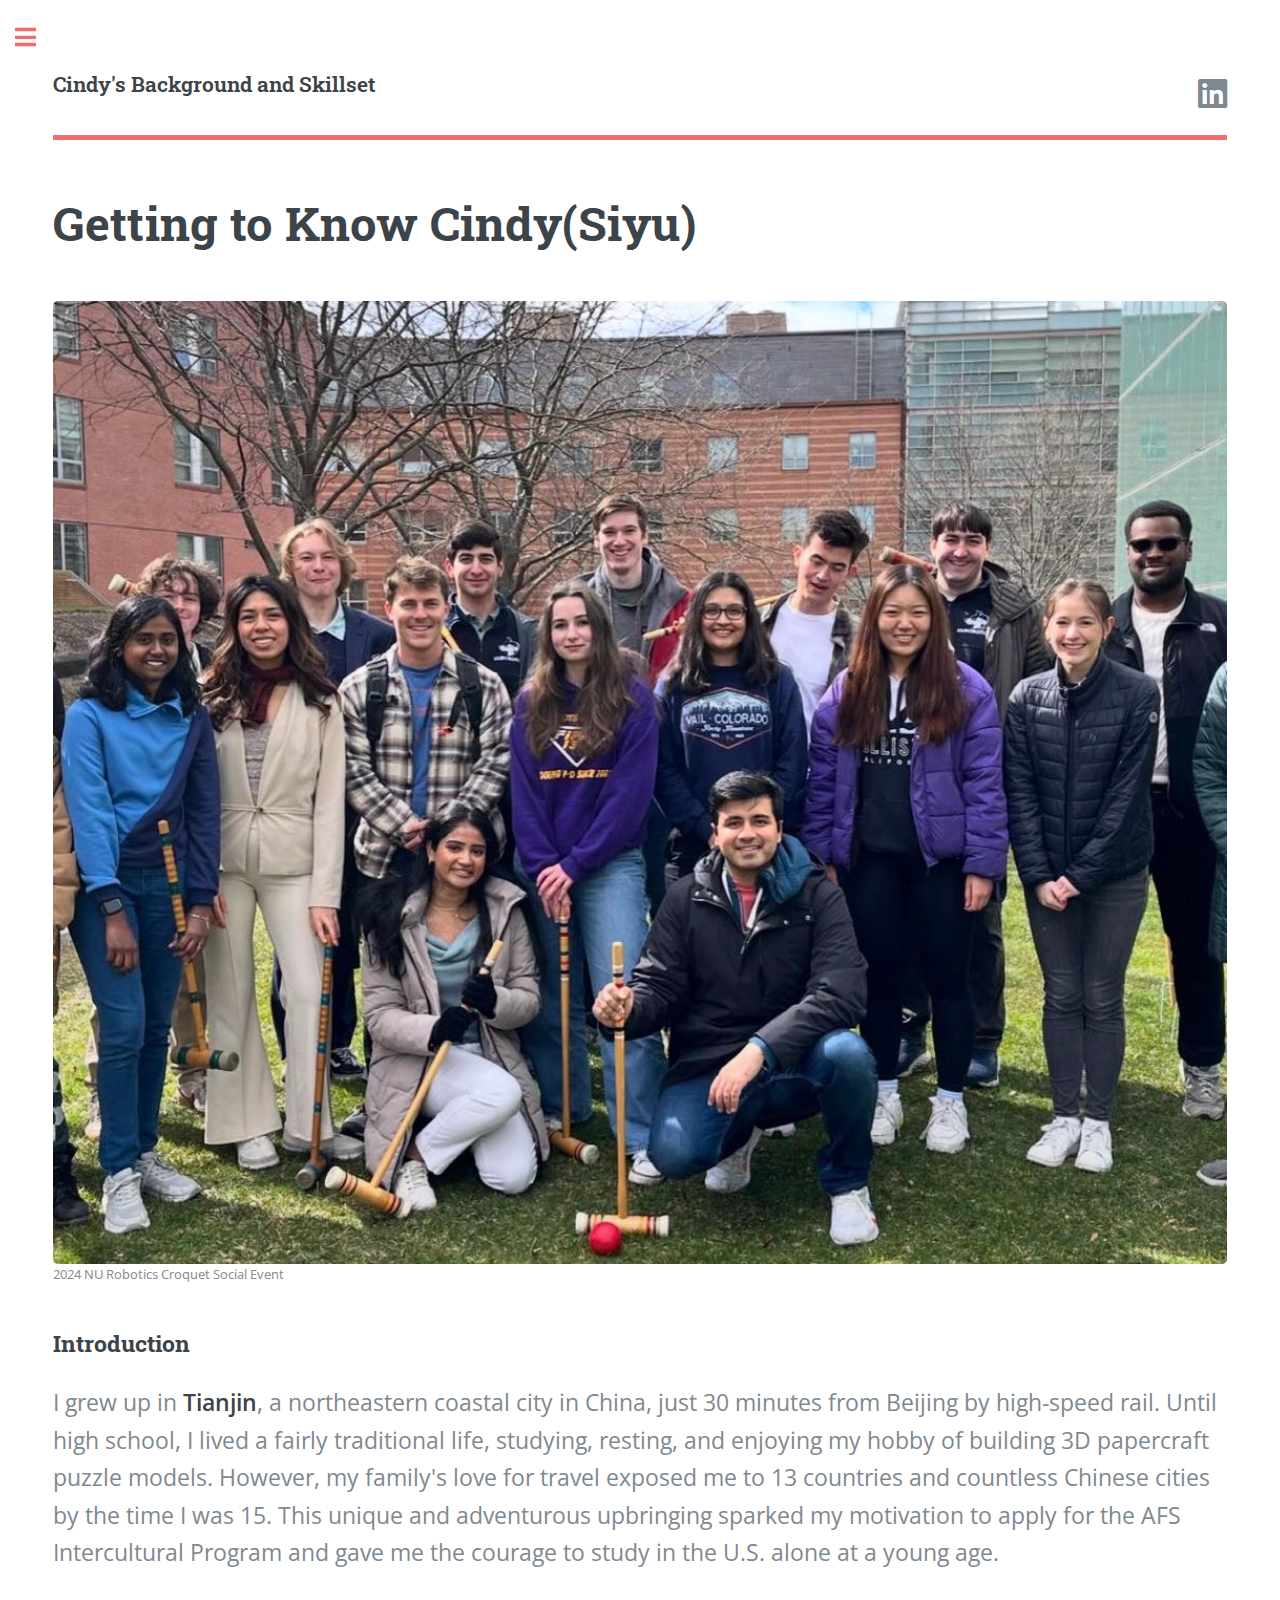
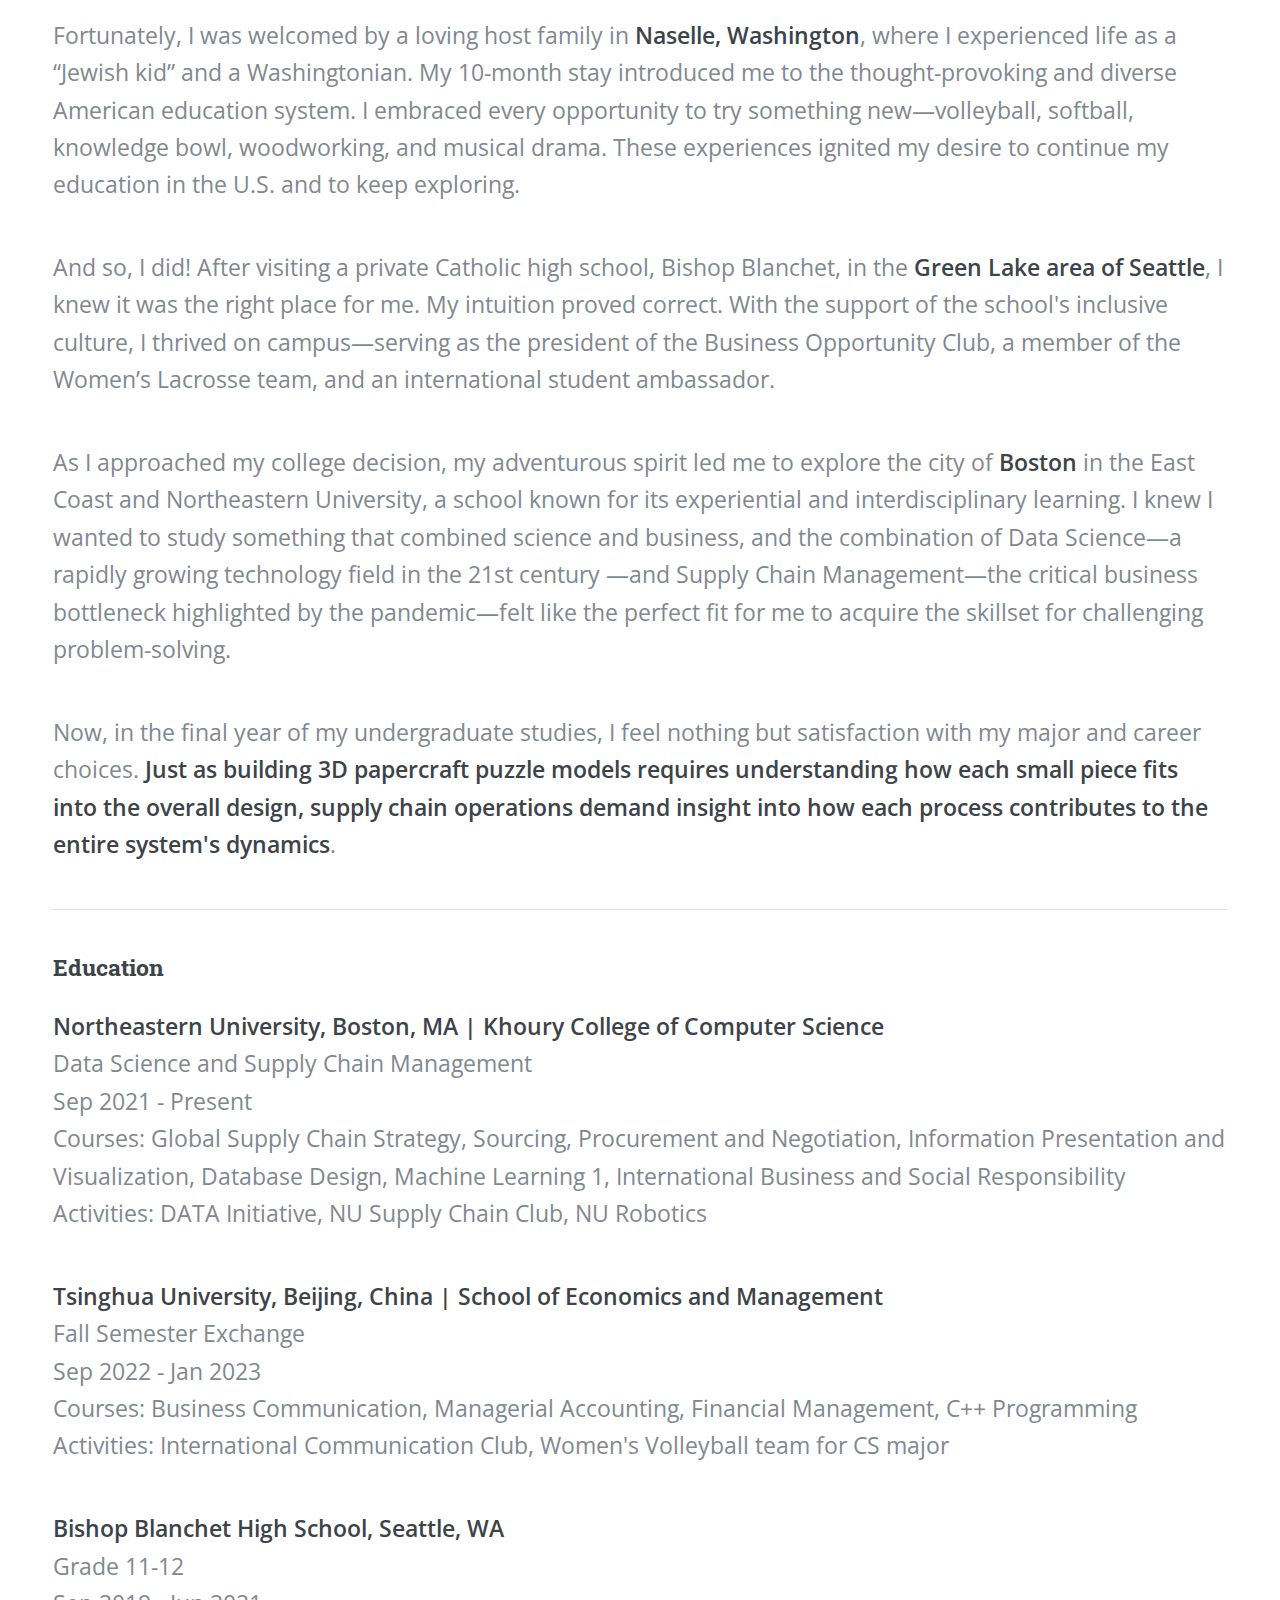
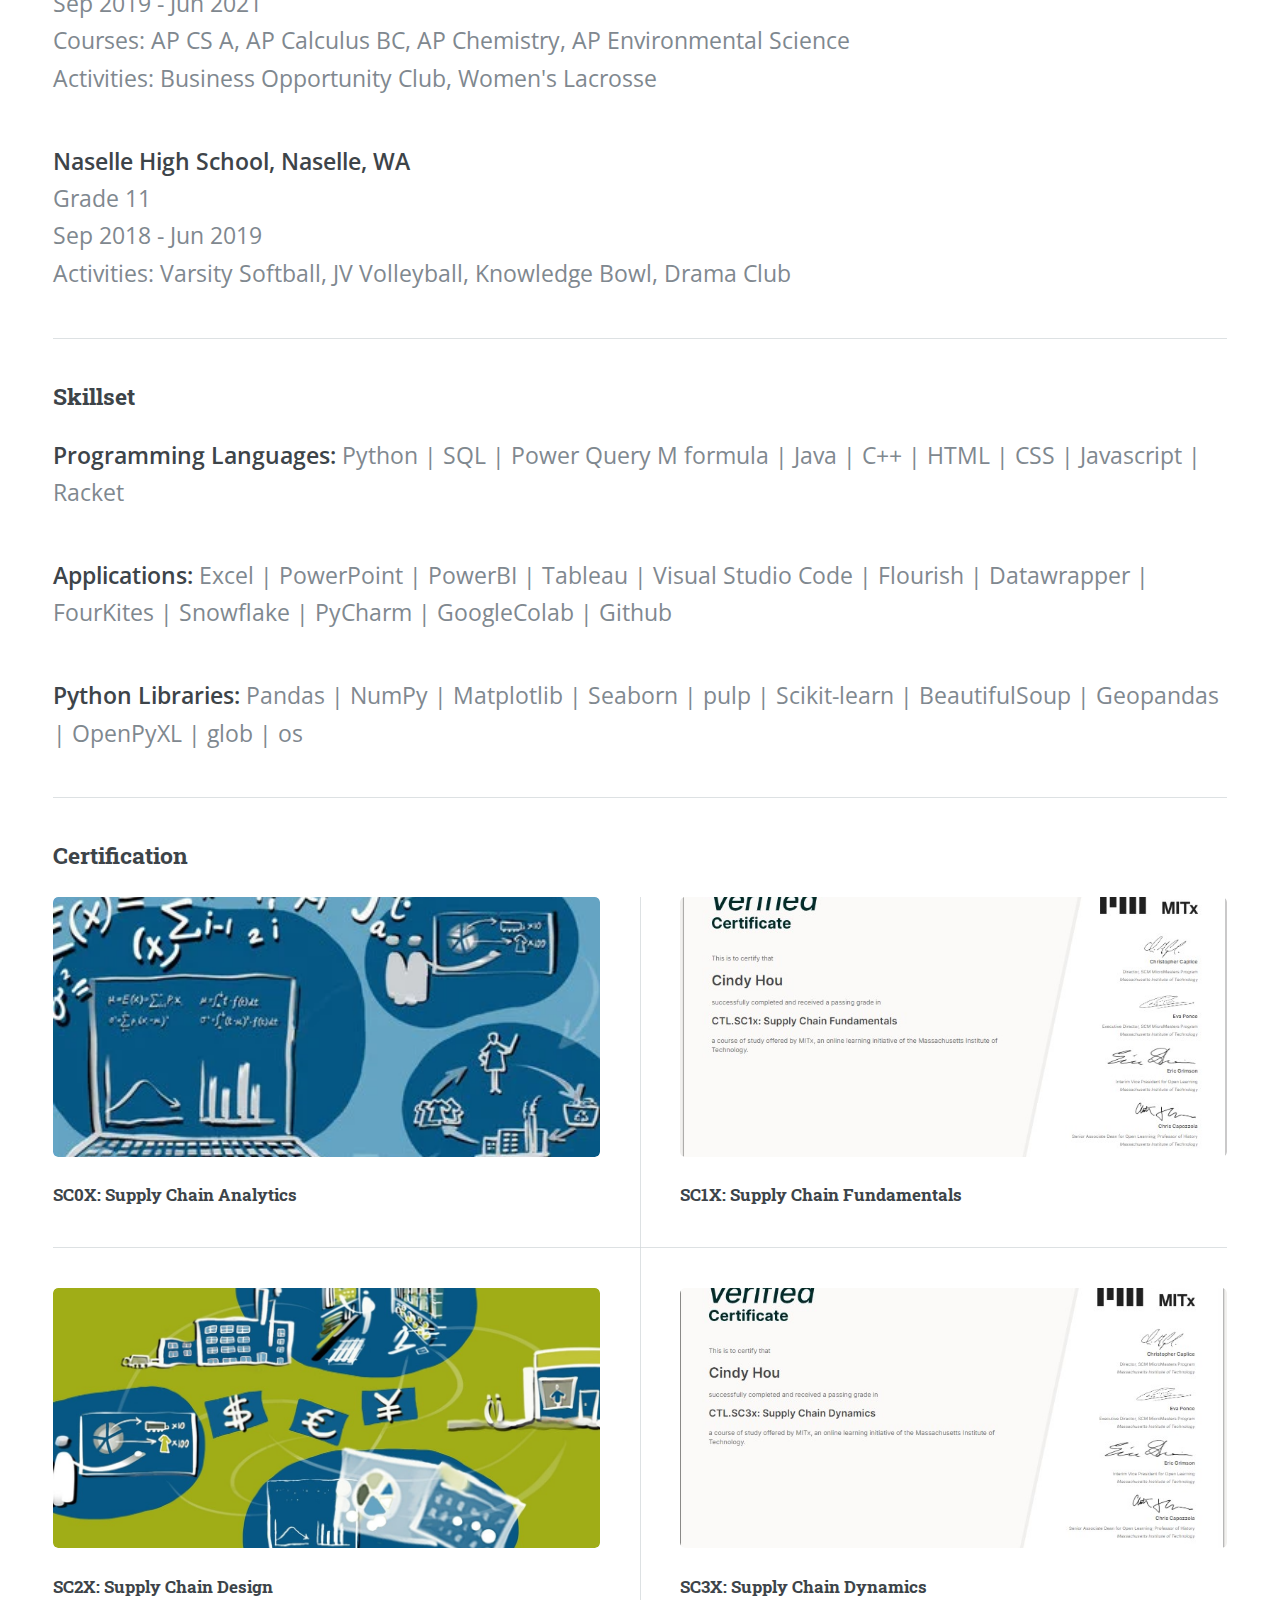
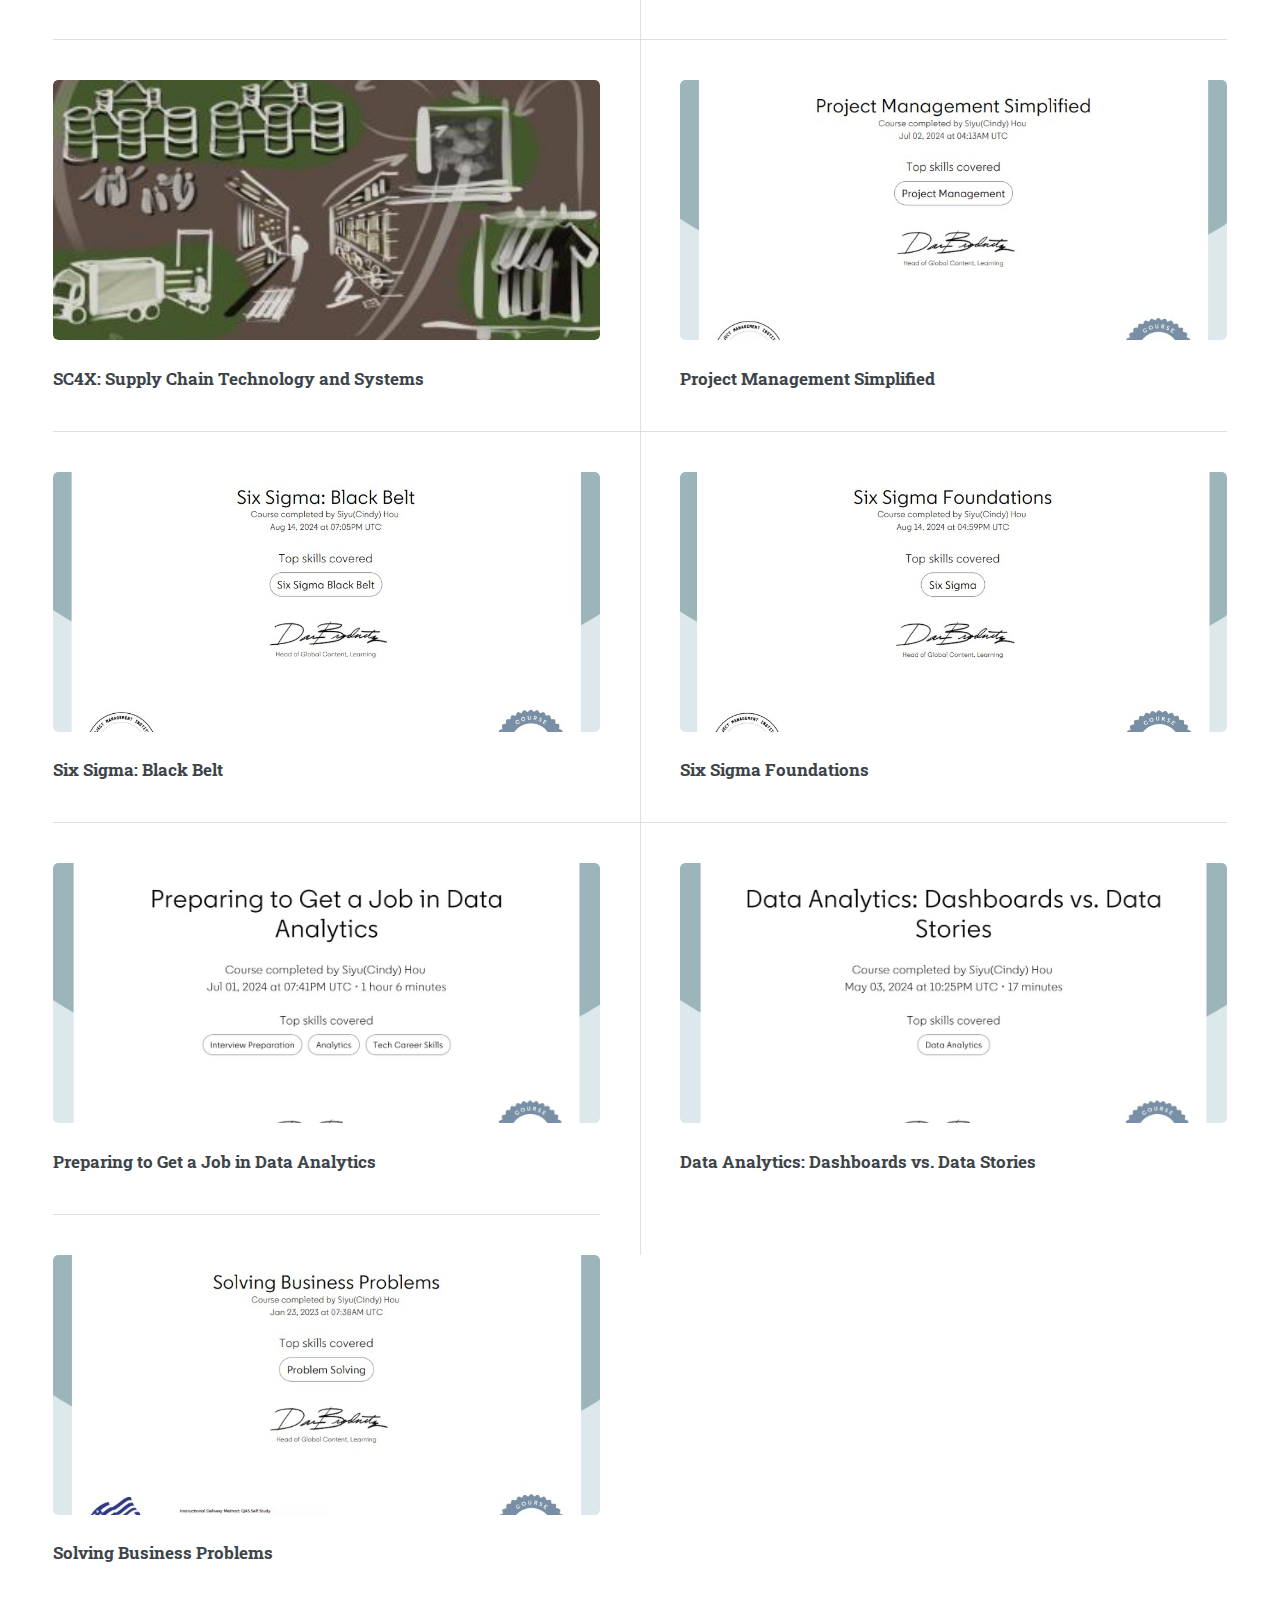
==== background.html @ 7442b728 "update 8/15" ====
<!DOCTYPE HTML>
<!--
	Editorial by HTML5 UP
	html5up.net | @ajlkn
	Free for personal and commercial use under the CCA 3.0 license (html5up.net/license)
-->
<html>
	<head>
		<title>Background and Skillset</title>
		<meta charset="utf-8" />
		<meta name="viewport" content="width=device-width, initial-scale=1, user-scalable=no" />
		<link rel="stylesheet" href="assets/css/main.css" />
	</head>
	<body class="is-preload">

		<!-- Wrapper -->
			<div id="wrapper">

				<!-- Main -->
					<div id="main">
						<div class="inner">

							<!-- Header -->
								<header id="header">
									<a href="index.html" class="logo"><strong>Cindy's Background and Skillset</strong></a>
									<ul class="icons">
										<li><a href="https://www.linkedin.com/in/cindy-siyu-hou/" class="icon brands fa-linkedin" style="font-size: 2em;"><span class="label">LinkedIn</span></a></li>
									</ul>
								</header>

							<!-- Content -->
								<section>
									<header class="main">
										<h1>Getting to Know Cindy(Siyu)</h1>
									</header>

									<span class="image main">
										<figure>
												<img src="images/pic22.jpg" alt="" />
												<figcaption>2024 NU Robotics Croquet Social Event</figcaption>
										</figure>
								</span>

									<h2>Introduction</h2>

									<p class="large-text-2">I grew up in <strong>Tianjin</strong>, a northeastern coastal city in China, just 30 minutes from Beijing by high-speed rail. Until high school, I lived a fairly traditional life, studying, resting, and enjoying my hobby of building 3D papercraft puzzle models. However, my family's love for travel exposed me to 13 countries and countless Chinese cities by the time I was 15. This unique and adventurous upbringing sparked my motivation to apply for the AFS Intercultural Program and gave me the courage to study in the U.S. alone at a young age.</p>

									<p class="large-text-2">Fortunately, I was welcomed by a loving host family in <strong>Naselle, Washington</strong>, where I experienced life as a “Jewish kid” and a Washingtonian. My 10-month stay introduced me to the thought-provoking and diverse American education system. I embraced every opportunity to try something new—volleyball, softball, knowledge bowl, woodworking, and musical drama. These experiences ignited my desire to continue my education in the U.S. and to keep exploring.
									</p>

									<p class="large-text-2">And so, I did! After visiting a private Catholic high school, Bishop Blanchet, in the <strong>Green Lake area of Seattle</strong>, I knew it was the right place for me. My intuition proved correct. With the support of the school's inclusive culture, I thrived on campus—serving as the president of the Business Opportunity Club, a member of the Women’s Lacrosse team, and an international student ambassador.
									</p>

									<p class="large-text-2">As I approached my college decision, my adventurous spirit led me to explore the city of <strong>Boston</strong> in the East Coast and Northeastern University, a school known for its experiential and interdisciplinary learning. I knew I wanted to study something that combined science and business, and the combination of Data Science—a rapidly growing technology field in the 21st century —and Supply Chain Management—the critical business bottleneck highlighted by the pandemic—felt like the perfect fit for me to acquire the skillset for challenging problem-solving.
									</p>

									<p class="large-text-2">Now, in the final year of my undergraduate studies, I feel nothing but satisfaction with my major and career choices. <strong>Just as building 3D papercraft puzzle models requires understanding how each small piece fits into the overall design, supply chain operations demand insight into how each process contributes to the entire system's dynamics</strong>.
									</p>

			

									<hr class="major" />

									<h2>Education</h2>
									<p class="large-text-2"><strong>Northeastern University, Boston, MA | Khoury College of Computer Science</strong><br>
										Data Science and Supply Chain Management<br>
										Sep 2021 - Present<br>
										Courses: Global Supply Chain Strategy, Sourcing, Procurement and Negotiation, Information Presentation and Visualization, Database Design, Machine Learning 1, International Business and Social Responsibility<br>
										Activities: DATA Initiative, NU Supply Chain Club, NU Robotics</p>
										
										<p class="large-text-2"><strong>Tsinghua University, Beijing, China | School of Economics and Management</strong><br>
										Fall Semester Exchange<br>
										Sep 2022 - Jan 2023<br>
										Courses: Business Communication, Managerial Accounting, Financial Management, C++ Programming<br>
										Activities: International Communication Club, Women's Volleyball team for CS major
										</p>

										<p class="large-text-2"><strong>Bishop Blanchet High School, Seattle, WA</strong><br>
											Grade 11-12<br>
											Sep 2019 - Jun 2021<br>
											Courses: AP CS A, AP Calculus BC, AP Chemistry, AP Environmental Science<br>
											Activities: Business Opportunity Club, Women's Lacrosse
											</p>
										
										<p class="large-text-2"><strong>Naselle High School, Naselle, WA</strong><br>
												Grade 11<br>
												Sep 2018 - Jun 2019<br>
												Activities: Varsity Softball, JV Volleyball, Knowledge Bowl, Drama Club
											</p>

									<hr class="major" />

									<h2>Skillset</h2>

									<p class="large-text-2"><strong>Programming Languages:</strong> Python | SQL | Power Query M formula | Java | C++ | HTML | CSS | Javascript | Racket</p>
									<p class="large-text-2"><strong>Applications:</strong> Excel | PowerPoint | PowerBI | Tableau | Visual Studio Code | Flourish | Datawrapper | FourKites | Snowflake | PyCharm | GoogleColab | Github</p>
									<p class="large-text-2"><strong>Python Libraries:</strong> Pandas | NumPy | Matplotlib | Seaborn | pulp | Scikit-learn | BeautifulSoup | Geopandas | OpenPyXL | glob | os</p>

								
									<hr class="major" />

									<h2>Certification</h2>
									<div class="posts">
										<article>
											<a href="SC0X.html" class="image"><img src="images/pic01.jpg" alt="" class="uniform-height" /></a>
											<h3>SC0X:  Supply Chain Analytics </h3>
									</article>
									<article>
											<a href="https://courses.edx.org/certificates/80cb50f37a2340458f1878f4c7f45f82?_gl=1*1u1kvcc*_gcl_aw*R0NMLjE3MjA2NTg4MDkuQ2p3S0NBanc0cmkwQmhBdkVpd0E4b282RjRfWXZHVG4zMmZILVUxX0JCRDZOa3N4VmQ4LWN2WGtVNVhpQUJQUDZDeVNvMjMyX2tKSFFSb0NmaklRQXZEX0J3RQ..*_gcl_au*MTMwMzgzMzI2Ny4xNzE4NTU2MTEz*_ga*MTA3NjYxODYzNy4xNzEwNzY5ODYz*_ga_D3KS4KMDT0*MTcyMzUwMDIxOC40OTEuMS4xNzIzNTAwMjIyLjU2LjAuMA.." class="image"><img src="images/pic23.jpg" alt="" class="uniform-height" /></a>
											<h3>SC1X: Supply Chain Fundamentals</h3>
									</article>
									<article>
											<a href="SC2X.html" class="image"><img src="images/pic03.jpg" alt="" class="uniform-height" /></a>
											<h3>SC2X: Supply Chain Design</h3>
									</article>
									<article>
											<a href="https://courses.edx.org/certificates/341685698bfd4c869d36225829a6ef05?_gl=1*tt2d13*_gcl_aw*R0NMLjE3MjA2NTg4MDkuQ2p3S0NBanc0cmkwQmhBdkVpd0E4b282RjRfWXZHVG4zMmZILVUxX0JCRDZOa3N4VmQ4LWN2WGtVNVhpQUJQUDZDeVNvMjMyX2tKSFFSb0NmaklRQXZEX0J3RQ..*_gcl_au*MTMwMzgzMzI2Ny4xNzE4NTU2MTEz*_ga*MTA3NjYxODYzNy4xNzEwNzY5ODYz*_ga_D3KS4KMDT0*MTcyMzUwMjAzNy40OTIuMS4xNzIzNTAyNTc2LjYwLjAuMA.." class="image"><img src="images/pic24.jpg" alt="" class="uniform-height" /></a>
											<h3>SC3X: Supply Chain Dynamics</h3>
									</article>
									<article>
											<a href="SC4X.html" class="image"><img src="images/pic05.jpg" alt="" class="uniform-height" /></a>
											<h3>SC4X: Supply Chain Technology and Systems</h3>
									</article>
									<article>
											<a href="https://www.linkedin.com/learning/certificates/5de42c2c57eb94577ef68510de9aaad8c3519e3d6fb420c8acfa371555cbc0d7?trk=share_certificate" class="image"><img src="images/pic25.jpg" alt="" class="uniform-height" /></a>
											<h3>Project Management Simplified</h3>
									</article>
									<article>
										<a href="https://www.linkedin.com/learning/certificates/f21e86f4ae4d9d06fab3cf89f5969de864bbc00607d55fdc42fb72ad8e29f9c4?trk=share_certificate" class="image"><img src="images/pic31.jpg" alt="" class="uniform-height" /></a>
										<h3>Six Sigma: Black Belt</h3>
								</article>
								<article>
									<a href="https://www.linkedin.com/learning/certificates/f6a235b7c799722c0738c65e3b3a272514ca5432ccf4db75fd9c102ba0a60e18?trk=share_certificate" class="image"><img src="images/pic30.jpg" alt="" class="uniform-height" /></a>
									<h3>Six Sigma Foundations</h3>
							</article>
									<article>
											<a href="https://www.linkedin.com/learning/certificates/cc6563a7dadc7eb0359b554816c7c26af822e5dd0f2d658014fa40d730e4f79d?trk=share_certificate" class="image"><img src="images/pic26.jpg" alt="" class="uniform-height" /></a>
											<h3>Preparing to Get a Job in Data Analytics</h3>
									</article>
									<article>
											<a href="https://www.linkedin.com/learning/certificates/5f73aef9b37b29eb61af56c8d51aaee00a0ce9d59c18681c9009136a43193fd1?trk=share_certificate" class="image"><img src="images/pic27.jpg" alt="" class="uniform-height" /></a>
											<h3>Data Analytics: Dashboards vs. Data Stories</h3>
									</article>
									<article>
										<a href="https://www.linkedin.com/learning/certificates/76ad69bc276b408208f1be7dca46be0e994fca551a03d9c4de4eb886b42ed413?trk=share_certificate" class="image"><img src="images/pic28.jpg" alt="" class="uniform-height" /></a>
										<h3>Solving Business Problems</h3>
								</article>

									</div>

								</section>

						</div>
					</div>

				<!-- Sidebar -->
					<div id="sidebar">
						<div class="inner">


							<!-- Menu -->
								<nav id="menu">
									<header class="major">
										<h2>Menu</h2>
									</header>
									<ul>
										<li><a href="index.html">Homepage</a></li>
										<li><a href="background.html">Background and Skillset</a></li>
										<li><a href="project_layout.html">Insight: Project Process Recipe Setting for Success</a></li>
										<li>
											<span class="opener">MITx MicroMasters Program in SCM</span>
											<ul>
												<li><a href="SC0X.html">SC0X: Supply Chain Analytics</a></li>
												<li><a href="SC1X.html">SC1X: Supply Chain Fundamentals</a></li>
												<li><a href="SC2X.html">SC2X: Supply Chain Design</a></li>
												<li><a href="SC3X.html">SC3X: Supply Chain Dynamics</a></li>
												<li><a href="SC4X.html">SC4X: Supply Chain Technology and Systems</a></li>
											</ul>
										</li>
										<li>
											<span class="opener">Research</span>
											<ul>
												<li><a href="#">Assessing the Impact of Monopsony Power in the Publishing Industry</a></li>
												<li><a href="blockchain.html">The Development of Blockchain Technology in SCM</a></li>
											</ul>
										</li>
										<li><a href="linkedin.html">Website: LinkedIn Job Posting Data Visualization</a></li>
									</ul>
								</nav>

							<!-- Section -->
							<section>
								<header class="major">
									<h2  style="font-size: 2em;">Achievements</h2>
								</header>
								<div class="mini-posts">
									<li style="margin-bottom: 10px;">Helped NU Robotics secure <strong>$5000+ donation (plus bonus)</strong> and place <strong>the 11th out of 526 student orgs</strong> through 2024 Giving Day Club Campaign</li>
									<li style="margin-bottom: 10px;">Long-term member of MIT Chinese Crosstalk Comedy Club, <strong>hosted and performed regularly 3 times a year</strong> at campus Kresge Auditorium</li>
									<li style="margin-bottom: 10px;">Won <strong>1st Place</strong> for team negotiation activity in SCHM3305 Sourcing, Procurement, and Negotiation </li>
									<li style="margin-bottom: 10px;">Scored <strong>2nd Highest</strong> on SCHM3301 Global Supply Chain Strategy final presentation</li>
									<li style="margin-bottom: 10px;">Won <strong>1st Place</strong> and placed on <strong>Top 1% Worldwide</strong> on Marketplace Marketing Simulation</strong></li>
									<li style="margin-bottom: 10px;">Nominated <strong>2024 Community Husky Award Finalist</strong></li>
								</div>
							</section>
						<!-- Section -->
							<section>
								<header class="major">
									<h2 style="font-size: 2em;">Get in touch</h2>
								</header>
								<p class="large-text-1">Excited to know more about my projects or see how I can contribute to your company? Let's chat!</p>
								<ul class="contact">
									<li class="icon solid fa-envelope larger-icon">
										<a href="https://outlook.office365.com/mail/" style="font-size: 13px;"><strong>hou.siyu@northeastern.edu</strong></a>
									</li>
									<li class="icon solid fa-phone larger-icon">
										<strong>(206) 636-3636</strong>
									</li>
								</ul>
							</section>

						</div>
					</div>

			</div>

		<!-- Scripts -->
			<script src="assets/js/jquery.min.js"></script>
			<script src="assets/js/browser.min.js"></script>
			<script src="assets/js/breakpoints.min.js"></script>
			<script src="assets/js/util.js"></script>
			<script src="assets/js/main.js"></script>

	</body>
</html>
---- assets/css/main.css ----
@import url(fontawesome-all.min.css);
@import url("https://fonts.googleapis.com/css?family=Open+Sans:400,600,400italic,600italic|Roboto+Slab:400,700");
/*
	Editorial by HTML5 UP
	html5up.net | @ajlkn
	Free for personal and commercial use under the CCA 3.0 license (html5up.net/license)
*/
html, body, div, span, applet, object,
iframe, h1, h2, h3, h4, h5, h6, p, blockquote,
pre, a, abbr, acronym, address, big, cite,
code, del, dfn, em, img, ins, kbd, q, s, samp,
small, strike, strong, sub, sup, tt, var, b,
u, i, center, dl, dt, dd, ol, ul, li, fieldset,
form, label, legend, table, caption, tbody,
tfoot, thead, tr, th, td, article, aside,
canvas, details, embed, figure, figcaption,
footer, header, hgroup, menu, nav, output, ruby,
section, summary, time, mark, audio, video {
  margin: 0;
  padding: 0;
  border: 0;
  font-size: 100%;
  font: inherit;
  vertical-align: baseline; }

article, aside, details, figcaption, figure,
footer, header, hgroup, menu, nav, section {
  display: block; }

body {
  line-height: 1; }

ol, ul {
  list-style: none; }

blockquote, q {
  quotes: none; }
  blockquote:before, blockquote:after, q:before, q:after {
    content: '';
    content: none; }

table {
  border-collapse: collapse;
  border-spacing: 0; }

body {
  -webkit-text-size-adjust: none; }

mark {
  background-color: transparent;
  color: inherit; }

input::-moz-focus-inner {
  border: 0;
  padding: 0; }

input, select, textarea {
  -moz-appearance: none;
  -webkit-appearance: none;
  -ms-appearance: none;
  appearance: none; }

/* Basic */
@-ms-viewport {
  width: device-width; }

body {
  -ms-overflow-style: scrollbar; }

@media screen and (max-width: 480px) {
  html, body {
    min-width: 320px; } }

html {
  box-sizing: border-box; }

*, *:before, *:after {
  box-sizing: inherit; }

body {
  background: #ffffff; }
  body.is-preload *, body.is-preload *:before, body.is-preload *:after, body.is-resizing *, body.is-resizing *:before, body.is-resizing *:after {
    -moz-animation: none !important;
    -webkit-animation: none !important;
    -ms-animation: none !important;
    animation: none !important;
    -moz-transition: none !important;
    -webkit-transition: none !important;
    -ms-transition: none !important;
    transition: none !important; }

/* Type */
body, input, select, textarea {
  color: #7f888f;
  font-family: "Open Sans", sans-serif;
  font-size: 13pt;
  font-weight: 400;
  line-height: 1.65; }
  @media screen and (max-width: 1680px) {
    body, input, select, textarea {
      font-size: 11pt; } }
  @media screen and (max-width: 1280px) {
    body, input, select, textarea {
      font-size: 10pt; } }
  @media screen and (max-width: 360px) {
    body, input, select, textarea {
      font-size: 9pt; } }

a {
  -moz-transition: color 0.2s ease-in-out, border-bottom-color 0.2s ease-in-out;
  -webkit-transition: color 0.2s ease-in-out, border-bottom-color 0.2s ease-in-out;
  -ms-transition: color 0.2s ease-in-out, border-bottom-color 0.2s ease-in-out;
  transition: color 0.2s ease-in-out, border-bottom-color 0.2s ease-in-out;
  border-bottom: dotted 1px;
  color: #f56a6a;
  text-decoration: none; }
  a:hover {
    border-bottom-color: #f56a6a;
    color: #f56a6a !important; }
    a:hover strong {
      color: inherit; }

strong, b {
  color: #3d4449;
  font-weight: 600; }

em, i {
  font-style: italic; }

p {
  margin: 0 0 2em 0; }

h1, h2, h3, h4, h5, h6 {
  color: #3d4449;
  font-family: "Roboto Slab", serif;
  font-weight: 700;
  line-height: 1.5;
  margin: 0 0 1em 0; }
  h1 a, h2 a, h3 a, h4 a, h5 a, h6 a {
    color: inherit;
    text-decoration: none;
    border-bottom: 0; }

h1 {
  font-size: 4em;
  margin: 0 0 0.5em 0;
  line-height: 1.3; }

h2 {
  font-size: 1.75em; }

h3 {
  font-size: 1.25em; }

h4 {
  font-size: 1.1em; }

h5 {
  font-size: 0.9em; }

h6 {
  font-size: 0.7em; }

@media screen and (max-width: 1680px) {
  h1 {
    font-size: 3.5em; } }

@media screen and (max-width: 980px) {
  h1 {
    font-size: 3.25em; } }

@media screen and (max-width: 736px) {
  h1 {
    font-size: 2em;
    line-height: 1.4; }
  h2 {
    font-size: 1.5em; } }

sub {
  font-size: 0.8em;
  position: relative;
  top: 0.5em; }

sup {
  font-size: 0.8em;
  position: relative;
  top: -0.5em; }

blockquote {
  border-left: solid 3px rgba(210, 215, 217, 0.75);
  font-style: italic;
  margin: 0 0 2em 0;
  padding: 0.5em 0 0.5em 2em; }

code {
  background: rgba(230, 235, 237, 0.25);
  border-radius: 0.375em;
  border: solid 1px rgba(210, 215, 217, 0.75);
  font-family: "Courier New", monospace;
  font-size: 0.9em;
  margin: 0 0.25em;
  padding: 0.25em 0.65em; }

pre {
  -webkit-overflow-scrolling: touch;
  font-family: "Courier New", monospace;
  font-size: 0.9em;
  margin: 0 0 2em 0; }
  pre code {
    display: block;
    line-height: 1.75;
    padding: 1em 1.5em;
    overflow-x: auto; }

hr {
  border: 0;
  border-bottom: solid 1px rgba(210, 215, 217, 0.75);
  margin: 2em 0; }
  hr.major {
    margin: 3em 0; }

.align-left {
  text-align: left; }

.align-center {
  text-align: center; }

.align-right {
  text-align: right; }

/* Row */
.row {
  display: flex;
  flex-wrap: wrap;
  box-sizing: border-box;
  align-items: stretch; }
  .row > * {
    box-sizing: border-box; }
  .row.gtr-uniform > * > :last-child {
    margin-bottom: 0; }
  .row.aln-left {
    justify-content: flex-start; }
  .row.aln-center {
    justify-content: center; }
  .row.aln-right {
    justify-content: flex-end; }
  .row.aln-top {
    align-items: flex-start; }
  .row.aln-middle {
    align-items: center; }
  .row.aln-bottom {
    align-items: flex-end; }
  .row > .imp {
    order: -1; }
  .row > .col-1 {
    width: 8.33333%; }
  .row > .off-1 {
    margin-left: 8.33333%; }
  .row > .col-2 {
    width: 16.66667%; }
  .row > .off-2 {
    margin-left: 16.66667%; }
  .row > .col-3 {
    width: 25%; }
  .row > .off-3 {
    margin-left: 25%; }
  .row > .col-4 {
    width: 33.33333%; }
  .row > .off-4 {
    margin-left: 33.33333%; }
  .row > .col-5 {
    width: 41.66667%; }
  .row > .off-5 {
    margin-left: 41.66667%; }
  .row > .col-6 {
    width: 50%; }
  .row > .off-6 {
    margin-left: 50%; }
  .row > .col-7 {
    width: 58.33333%; }
  .row > .off-7 {
    margin-left: 58.33333%; }
  .row > .col-8 {
    width: 66.66667%; }
  .row > .off-8 {
    margin-left: 66.66667%; }
  .row > .col-9 {
    width: 75%; }
  .row > .off-9 {
    margin-left: 75%; }
  .row > .col-10 {
    width: 83.33333%; }
  .row > .off-10 {
    margin-left: 83.33333%; }
  .row > .col-11 {
    width: 91.66667%; }
  .row > .off-11 {
    margin-left: 91.66667%; }
  .row > .col-12 {
    width: 100%; }
  .row > .off-12 {
    margin-left: 100%; }
  .row.gtr-0 {
    margin-top: 0;
    margin-left: 0em; }
    .row.gtr-0 > * {
      padding: 0 0 0 0em; }
    .row.gtr-0.gtr-uniform {
      margin-top: 0em; }
      .row.gtr-0.gtr-uniform > * {
        padding-top: 0em; }
  .row.gtr-25 {
    margin-top: 0;
    margin-left: -0.375em; }
    .row.gtr-25 > * {
      padding: 0 0 0 0.375em; }
    .row.gtr-25.gtr-uniform {
      margin-top: -0.375em; }
      .row.gtr-25.gtr-uniform > * {
        padding-top: 0.375em; }
  .row.gtr-50 {
    margin-top: 0;
    margin-left: -0.75em; }
    .row.gtr-50 > * {
      padding: 0 0 0 0.75em; }
    .row.gtr-50.gtr-uniform {
      margin-top: -0.75em; }
      .row.gtr-50.gtr-uniform > * {
        padding-top: 0.75em; }
  .row {
    margin-top: 0;
    margin-left: -1.5em; }
    .row > * {
      padding: 0 0 0 1.5em; }
    .row.gtr-uniform {
      margin-top: -1.5em; }
      .row.gtr-uniform > * {
        padding-top: 1.5em; }
  .row.gtr-150 {
    margin-top: 0;
    margin-left: -2.25em; }
    .row.gtr-150 > * {
      padding: 0 0 0 2.25em; }
    .row.gtr-150.gtr-uniform {
      margin-top: -2.25em; }
      .row.gtr-150.gtr-uniform > * {
        padding-top: 2.25em; }
  .row.gtr-200 {
    margin-top: 0;
    margin-left: -3em; }
    .row.gtr-200 > * {
      padding: 0 0 0 3em; }
    .row.gtr-200.gtr-uniform {
      margin-top: -3em; }
      .row.gtr-200.gtr-uniform > * {
        padding-top: 3em; }
  @media screen and (max-width: 1680px) {
    .row {
      display: flex;
      flex-wrap: wrap;
      box-sizing: border-box;
      align-items: stretch; }
      .row > * {
        box-sizing: border-box; }
      .row.gtr-uniform > * > :last-child {
        margin-bottom: 0; }
      .row.aln-left {
        justify-content: flex-start; }
      .row.aln-center {
        justify-content: center; }
      .row.aln-right {
        justify-content: flex-end; }
      .row.aln-top {
        align-items: flex-start; }
      .row.aln-middle {
        align-items: center; }
      .row.aln-bottom {
        align-items: flex-end; }
      .row > .imp-xlarge {
        order: -1; }
      .row > .col-1-xlarge {
        width: 8.33333%; }
      .row > .off-1-xlarge {
        margin-left: 8.33333%; }
      .row > .col-2-xlarge {
        width: 16.66667%; }
      .row > .off-2-xlarge {
        margin-left: 16.66667%; }
      .row > .col-3-xlarge {
        width: 25%; }
      .row > .off-3-xlarge {
        margin-left: 25%; }
      .row > .col-4-xlarge {
        width: 33.33333%; }
      .row > .off-4-xlarge {
        margin-left: 33.33333%; }
      .row > .col-5-xlarge {
        width: 41.66667%; }
      .row > .off-5-xlarge {
        margin-left: 41.66667%; }
      .row > .col-6-xlarge {
        width: 50%; }
      .row > .off-6-xlarge {
        margin-left: 50%; }
      .row > .col-7-xlarge {
        width: 58.33333%; }
      .row > .off-7-xlarge {
        margin-left: 58.33333%; }
      .row > .col-8-xlarge {
        width: 66.66667%; }
      .row > .off-8-xlarge {
        margin-left: 66.66667%; }
      .row > .col-9-xlarge {
        width: 75%; }
      .row > .off-9-xlarge {
        margin-left: 75%; }
      .row > .col-10-xlarge {
        width: 83.33333%; }
      .row > .off-10-xlarge {
        margin-left: 83.33333%; }
      .row > .col-11-xlarge {
        width: 91.66667%; }
      .row > .off-11-xlarge {
        margin-left: 91.66667%; }
      .row > .col-12-xlarge {
        width: 100%; }
      .row > .off-12-xlarge {
        margin-left: 100%; }
      .row.gtr-0 {
        margin-top: 0;
        margin-left: 0em; }
        .row.gtr-0 > * {
          padding: 0 0 0 0em; }
        .row.gtr-0.gtr-uniform {
          margin-top: 0em; }
          .row.gtr-0.gtr-uniform > * {
            padding-top: 0em; }
      .row.gtr-25 {
        margin-top: 0;
        margin-left: -0.375em; }
        .row.gtr-25 > * {
          padding: 0 0 0 0.375em; }
        .row.gtr-25.gtr-uniform {
          margin-top: -0.375em; }
          .row.gtr-25.gtr-uniform > * {
            padding-top: 0.375em; }
      .row.gtr-50 {
        margin-top: 0;
        margin-left: -0.75em; }
        .row.gtr-50 > * {
          padding: 0 0 0 0.75em; }
        .row.gtr-50.gtr-uniform {
          margin-top: -0.75em; }
          .row.gtr-50.gtr-uniform > * {
            padding-top: 0.75em; }
      .row {
        margin-top: 0;
        margin-left: -1.5em; }
        .row > * {
          padding: 0 0 0 1.5em; }
        .row.gtr-uniform {
          margin-top: -1.5em; }
          .row.gtr-uniform > * {
            padding-top: 1.5em; }
      .row.gtr-150 {
        margin-top: 0;
        margin-left: -2.25em; }
        .row.gtr-150 > * {
          padding: 0 0 0 2.25em; }
        .row.gtr-150.gtr-uniform {
          margin-top: -2.25em; }
          .row.gtr-150.gtr-uniform > * {
            padding-top: 2.25em; }
      .row.gtr-200 {
        margin-top: 0;
        margin-left: -3em; }
        .row.gtr-200 > * {
          padding: 0 0 0 3em; }
        .row.gtr-200.gtr-uniform {
          margin-top: -3em; }
          .row.gtr-200.gtr-uniform > * {
            padding-top: 3em; } }
  @media screen and (max-width: 1280px) {
    .row {
      display: flex;
      flex-wrap: wrap;
      box-sizing: border-box;
      align-items: stretch; }
      .row > * {
        box-sizing: border-box; }
      .row.gtr-uniform > * > :last-child {
        margin-bottom: 0; }
      .row.aln-left {
        justify-content: flex-start; }
      .row.aln-center {
        justify-content: center; }
      .row.aln-right {
        justify-content: flex-end; }
      .row.aln-top {
        align-items: flex-start; }
      .row.aln-middle {
        align-items: center; }
      .row.aln-bottom {
        align-items: flex-end; }
      .row > .imp-large {
        order: -1; }
      .row > .col-1-large {
        width: 8.33333%; }
      .row > .off-1-large {
        margin-left: 8.33333%; }
      .row > .col-2-large {
        width: 16.66667%; }
      .row > .off-2-large {
        margin-left: 16.66667%; }
      .row > .col-3-large {
        width: 25%; }
      .row > .off-3-large {
        margin-left: 25%; }
      .row > .col-4-large {
        width: 33.33333%; }
      .row > .off-4-large {
        margin-left: 33.33333%; }
      .row > .col-5-large {
        width: 41.66667%; }
      .row > .off-5-large {
        margin-left: 41.66667%; }
      .row > .col-6-large {
        width: 50%; }
      .row > .off-6-large {
        margin-left: 50%; }
      .row > .col-7-large {
        width: 58.33333%; }
      .row > .off-7-large {
        margin-left: 58.33333%; }
      .row > .col-8-large {
        width: 66.66667%; }
      .row > .off-8-large {
        margin-left: 66.66667%; }
      .row > .col-9-large {
        width: 75%; }
      .row > .off-9-large {
        margin-left: 75%; }
      .row > .col-10-large {
        width: 83.33333%; }
      .row > .off-10-large {
        margin-left: 83.33333%; }
      .row > .col-11-large {
        width: 91.66667%; }
      .row > .off-11-large {
        margin-left: 91.66667%; }
      .row > .col-12-large {
        width: 100%; }
      .row > .off-12-large {
        margin-left: 100%; }
      .row.gtr-0 {
        margin-top: 0;
        margin-left: 0em; }
        .row.gtr-0 > * {
          padding: 0 0 0 0em; }
        .row.gtr-0.gtr-uniform {
          margin-top: 0em; }
          .row.gtr-0.gtr-uniform > * {
            padding-top: 0em; }
      .row.gtr-25 {
        margin-top: 0;
        margin-left: -0.375em; }
        .row.gtr-25 > * {
          padding: 0 0 0 0.375em; }
        .row.gtr-25.gtr-uniform {
          margin-top: -0.375em; }
          .row.gtr-25.gtr-uniform > * {
            padding-top: 0.375em; }
      .row.gtr-50 {
        margin-top: 0;
        margin-left: -0.75em; }
        .row.gtr-50 > * {
          padding: 0 0 0 0.75em; }
        .row.gtr-50.gtr-uniform {
          margin-top: -0.75em; }
          .row.gtr-50.gtr-uniform > * {
            padding-top: 0.75em; }
      .row {
        margin-top: 0;
        margin-left: -1.5em; }
        .row > * {
          padding: 0 0 0 1.5em; }
        .row.gtr-uniform {
          margin-top: -1.5em; }
          .row.gtr-uniform > * {
            padding-top: 1.5em; }
      .row.gtr-150 {
        margin-top: 0;
        margin-left: -2.25em; }
        .row.gtr-150 > * {
          padding: 0 0 0 2.25em; }
        .row.gtr-150.gtr-uniform {
          margin-top: -2.25em; }
          .row.gtr-150.gtr-uniform > * {
            padding-top: 2.25em; }
      .row.gtr-200 {
        margin-top: 0;
        margin-left: -3em; }
        .row.gtr-200 > * {
          padding: 0 0 0 3em; }
        .row.gtr-200.gtr-uniform {
          margin-top: -3em; }
          .row.gtr-200.gtr-uniform > * {
            padding-top: 3em; } }
  @media screen and (max-width: 980px) {
    .row {
      display: flex;
      flex-wrap: wrap;
      box-sizing: border-box;
      align-items: stretch; }
      .row > * {
        box-sizing: border-box; }
      .row.gtr-uniform > * > :last-child {
        margin-bottom: 0; }
      .row.aln-left {
        justify-content: flex-start; }
      .row.aln-center {
        justify-content: center; }
      .row.aln-right {
        justify-content: flex-end; }
      .row.aln-top {
        align-items: flex-start; }
      .row.aln-middle {
        align-items: center; }
      .row.aln-bottom {
        align-items: flex-end; }
      .row > .imp-medium {
        order: -1; }
      .row > .col-1-medium {
        width: 8.33333%; }
      .row > .off-1-medium {
        margin-left: 8.33333%; }
      .row > .col-2-medium {
        width: 16.66667%; }
      .row > .off-2-medium {
        margin-left: 16.66667%; }
      .row > .col-3-medium {
        width: 25%; }
      .row > .off-3-medium {
        margin-left: 25%; }
      .row > .col-4-medium {
        width: 33.33333%; }
      .row > .off-4-medium {
        margin-left: 33.33333%; }
      .row > .col-5-medium {
        width: 41.66667%; }
      .row > .off-5-medium {
        margin-left: 41.66667%; }
      .row > .col-6-medium {
        width: 50%; }
      .row > .off-6-medium {
        margin-left: 50%; }
      .row > .col-7-medium {
        width: 58.33333%; }
      .row > .off-7-medium {
        margin-left: 58.33333%; }
      .row > .col-8-medium {
        width: 66.66667%; }
      .row > .off-8-medium {
        margin-left: 66.66667%; }
      .row > .col-9-medium {
        width: 75%; }
      .row > .off-9-medium {
        margin-left: 75%; }
      .row > .col-10-medium {
        width: 83.33333%; }
      .row > .off-10-medium {
        margin-left: 83.33333%; }
      .row > .col-11-medium {
        width: 91.66667%; }
      .row > .off-11-medium {
        margin-left: 91.66667%; }
      .row > .col-12-medium {
        width: 100%; }
      .row > .off-12-medium {
        margin-left: 100%; }
      .row.gtr-0 {
        margin-top: 0;
        margin-left: 0em; }
        .row.gtr-0 > * {
          padding: 0 0 0 0em; }
        .row.gtr-0.gtr-uniform {
          margin-top: 0em; }
          .row.gtr-0.gtr-uniform > * {
            padding-top: 0em; }
      .row.gtr-25 {
        margin-top: 0;
        margin-left: -0.375em; }
        .row.gtr-25 > * {
          padding: 0 0 0 0.375em; }
        .row.gtr-25.gtr-uniform {
          margin-top: -0.375em; }
          .row.gtr-25.gtr-uniform > * {
            padding-top: 0.375em; }
      .row.gtr-50 {
        margin-top: 0;
        margin-left: -0.75em; }
        .row.gtr-50 > * {
          padding: 0 0 0 0.75em; }
        .row.gtr-50.gtr-uniform {
          margin-top: -0.75em; }
          .row.gtr-50.gtr-uniform > * {
            padding-top: 0.75em; }
      .row {
        margin-top: 0;
        margin-left: -1.5em; }
        .row > * {
          padding: 0 0 0 1.5em; }
        .row.gtr-uniform {
          margin-top: -1.5em; }
          .row.gtr-uniform > * {
            padding-top: 1.5em; }
      .row.gtr-150 {
        margin-top: 0;
        margin-left: -2.25em; }
        .row.gtr-150 > * {
          padding: 0 0 0 2.25em; }
        .row.gtr-150.gtr-uniform {
          margin-top: -2.25em; }
          .row.gtr-150.gtr-uniform > * {
            padding-top: 2.25em; }
      .row.gtr-200 {
        margin-top: 0;
        margin-left: -3em; }
        .row.gtr-200 > * {
          padding: 0 0 0 3em; }
        .row.gtr-200.gtr-uniform {
          margin-top: -3em; }
          .row.gtr-200.gtr-uniform > * {
            padding-top: 3em; } }
  @media screen and (max-width: 736px) {
    .row {
      display: flex;
      flex-wrap: wrap;
      box-sizing: border-box;
      align-items: stretch; }
      .row > * {
        box-sizing: border-box; }
      .row.gtr-uniform > * > :last-child {
        margin-bottom: 0; }
      .row.aln-left {
        justify-content: flex-start; }
      .row.aln-center {
        justify-content: center; }
      .row.aln-right {
        justify-content: flex-end; }
      .row.aln-top {
        align-items: flex-start; }
      .row.aln-middle {
        align-items: center; }
      .row.aln-bottom {
        align-items: flex-end; }
      .row > .imp-small {
        order: -1; }
      .row > .col-1-small {
        width: 8.33333%; }
      .row > .off-1-small {
        margin-left: 8.33333%; }
      .row > .col-2-small {
        width: 16.66667%; }
      .row > .off-2-small {
        margin-left: 16.66667%; }
      .row > .col-3-small {
        width: 25%; }
      .row > .off-3-small {
        margin-left: 25%; }
      .row > .col-4-small {
        width: 33.33333%; }
      .row > .off-4-small {
        margin-left: 33.33333%; }
      .row > .col-5-small {
        width: 41.66667%; }
      .row > .off-5-small {
        margin-left: 41.66667%; }
      .row > .col-6-small {
        width: 50%; }
      .row > .off-6-small {
        margin-left: 50%; }
      .row > .col-7-small {
        width: 58.33333%; }
      .row > .off-7-small {
        margin-left: 58.33333%; }
      .row > .col-8-small {
        width: 66.66667%; }
      .row > .off-8-small {
        margin-left: 66.66667%; }
      .row > .col-9-small {
        width: 75%; }
      .row > .off-9-small {
        margin-left: 75%; }
      .row > .col-10-small {
        width: 83.33333%; }
      .row > .off-10-small {
        margin-left: 83.33333%; }
      .row > .col-11-small {
        width: 91.66667%; }
      .row > .off-11-small {
        margin-left: 91.66667%; }
      .row > .col-12-small {
        width: 100%; }
      .row > .off-12-small {
        margin-left: 100%; }
      .row.gtr-0 {
        margin-top: 0;
        margin-left: 0em; }
        .row.gtr-0 > * {
          padding: 0 0 0 0em; }
        .row.gtr-0.gtr-uniform {
          margin-top: 0em; }
          .row.gtr-0.gtr-uniform > * {
            padding-top: 0em; }
      .row.gtr-25 {
        margin-top: 0;
        margin-left: -0.375em; }
        .row.gtr-25 > * {
          padding: 0 0 0 0.375em; }
        .row.gtr-25.gtr-uniform {
          margin-top: -0.375em; }
          .row.gtr-25.gtr-uniform > * {
            padding-top: 0.375em; }
      .row.gtr-50 {
        margin-top: 0;
        margin-left: -0.75em; }
        .row.gtr-50 > * {
          padding: 0 0 0 0.75em; }
        .row.gtr-50.gtr-uniform {
          margin-top: -0.75em; }
          .row.gtr-50.gtr-uniform > * {
            padding-top: 0.75em; }
      .row {
        margin-top: 0;
        margin-left: -1.5em; }
        .row > * {
          padding: 0 0 0 1.5em; }
        .row.gtr-uniform {
          margin-top: -1.5em; }
          .row.gtr-uniform > * {
            padding-top: 1.5em; }
      .row.gtr-150 {
        margin-top: 0;
        margin-left: -2.25em; }
        .row.gtr-150 > * {
          padding: 0 0 0 2.25em; }
        .row.gtr-150.gtr-uniform {
          margin-top: -2.25em; }
          .row.gtr-150.gtr-uniform > * {
            padding-top: 2.25em; }
      .row.gtr-200 {
        margin-top: 0;
        margin-left: -3em; }
        .row.gtr-200 > * {
          padding: 0 0 0 3em; }
        .row.gtr-200.gtr-uniform {
          margin-top: -3em; }
          .row.gtr-200.gtr-uniform > * {
            padding-top: 3em; } }
  @media screen and (max-width: 480px) {
    .row {
      display: flex;
      flex-wrap: wrap;
      box-sizing: border-box;
      align-items: stretch; }
      .row > * {
        box-sizing: border-box; }
      .row.gtr-uniform > * > :last-child {
        margin-bottom: 0; }
      .row.aln-left {
        justify-content: flex-start; }
      .row.aln-center {
        justify-content: center; }
      .row.aln-right {
        justify-content: flex-end; }
      .row.aln-top {
        align-items: flex-start; }
      .row.aln-middle {
        align-items: center; }
      .row.aln-bottom {
        align-items: flex-end; }
      .row > .imp-xsmall {
        order: -1; }
      .row > .col-1-xsmall {
        width: 8.33333%; }
      .row > .off-1-xsmall {
        margin-left: 8.33333%; }
      .row > .col-2-xsmall {
        width: 16.66667%; }
      .row > .off-2-xsmall {
        margin-left: 16.66667%; }
      .row > .col-3-xsmall {
        width: 25%; }
      .row > .off-3-xsmall {
        margin-left: 25%; }
      .row > .col-4-xsmall {
        width: 33.33333%; }
      .row > .off-4-xsmall {
        margin-left: 33.33333%; }
      .row > .col-5-xsmall {
        width: 41.66667%; }
      .row > .off-5-xsmall {
        margin-left: 41.66667%; }
      .row > .col-6-xsmall {
        width: 50%; }
      .row > .off-6-xsmall {
        margin-left: 50%; }
      .row > .col-7-xsmall {
        width: 58.33333%; }
      .row > .off-7-xsmall {
        margin-left: 58.33333%; }
      .row > .col-8-xsmall {
        width: 66.66667%; }
      .row > .off-8-xsmall {
        margin-left: 66.66667%; }
      .row > .col-9-xsmall {
        width: 75%; }
      .row > .off-9-xsmall {
        margin-left: 75%; }
      .row > .col-10-xsmall {
        width: 83.33333%; }
      .row > .off-10-xsmall {
        margin-left: 83.33333%; }
      .row > .col-11-xsmall {
        width: 91.66667%; }
      .row > .off-11-xsmall {
        margin-left: 91.66667%; }
      .row > .col-12-xsmall {
        width: 100%; }
      .row > .off-12-xsmall {
        margin-left: 100%; }
      .row.gtr-0 {
        margin-top: 0;
        margin-left: 0em; }
        .row.gtr-0 > * {
          padding: 0 0 0 0em; }
        .row.gtr-0.gtr-uniform {
          margin-top: 0em; }
          .row.gtr-0.gtr-uniform > * {
            padding-top: 0em; }
      .row.gtr-25 {
        margin-top: 0;
        margin-left: -0.375em; }
        .row.gtr-25 > * {
          padding: 0 0 0 0.375em; }
        .row.gtr-25.gtr-uniform {
          margin-top: -0.375em; }
          .row.gtr-25.gtr-uniform > * {
            padding-top: 0.375em; }
      .row.gtr-50 {
        margin-top: 0;
        margin-left: -0.75em; }
        .row.gtr-50 > * {
          padding: 0 0 0 0.75em; }
        .row.gtr-50.gtr-uniform {
          margin-top: -0.75em; }
          .row.gtr-50.gtr-uniform > * {
            padding-top: 0.75em; }
      .row {
        margin-top: 0;
        margin-left: -1.5em; }
        .row > * {
          padding: 0 0 0 1.5em; }
        .row.gtr-uniform {
          margin-top: -1.5em; }
          .row.gtr-uniform > * {
            padding-top: 1.5em; }
      .row.gtr-150 {
        margin-top: 0;
        margin-left: -2.25em; }
        .row.gtr-150 > * {
          padding: 0 0 0 2.25em; }
        .row.gtr-150.gtr-uniform {
          margin-top: -2.25em; }
          .row.gtr-150.gtr-uniform > * {
            padding-top: 2.25em; }
      .row.gtr-200 {
        margin-top: 0;
        margin-left: -3em; }
        .row.gtr-200 > * {
          padding: 0 0 0 3em; }
        .row.gtr-200.gtr-uniform {
          margin-top: -3em; }
          .row.gtr-200.gtr-uniform > * {
            padding-top: 3em; } }

/* Section/Article */
section.special, article.special {
  text-align: center; }

header p {
  font-family: "Roboto Slab", serif;
  font-size: 1em;
  font-weight: 400;
  letter-spacing: 0.075em;
  margin-top: -0.5em;
  text-transform: uppercase; }

header.major > :last-child {
  border-bottom: solid 3px #f56a6a;
  display: inline-block;
  margin: 0 0 1em 0;
  padding: 0 0.75em 0.5em 0; }

header.main > :last-child {
  margin: 0 0 1em 0; }

/* Form */
form {
  margin: 0 0 2em 0; }

label {
  color: #3d4449;
  display: block;
  font-size: 0.9em;
  font-weight: 600;
  margin: 0 0 1em 0; }

input[type="text"],
input[type="password"],
input[type="email"],
input[type="tel"],
input[type="search"],
input[type="url"],
select,
textarea {
  -moz-appearance: none;
  -webkit-appearance: none;
  -ms-appearance: none;
  appearance: none;
  background: #ffffff;
  border-radius: 0.375em;
  border: none;
  border: solid 1px rgba(210, 215, 217, 0.75);
  color: inherit;
  display: block;
  outline: 0;
  padding: 0 1em;
  text-decoration: none;
  width: 100%; }
  input[type="text"]:invalid,
  input[type="password"]:invalid,
  input[type="email"]:invalid,
  input[type="tel"]:invalid,
  input[type="search"]:invalid,
  input[type="url"]:invalid,
  select:invalid,
  textarea:invalid {
    box-shadow: none; }
  input[type="text"]:focus,
  input[type="password"]:focus,
  input[type="email"]:focus,
  input[type="tel"]:focus,
  input[type="search"]:focus,
  input[type="url"]:focus,
  select:focus,
  textarea:focus {
    border-color: #f56a6a;
    box-shadow: 0 0 0 1px #f56a6a; }

select {
  background-image: url("data:image/svg+xml;charset=utf8,%3Csvg xmlns='http://www.w3.org/2000/svg' width='40' height='40' preserveAspectRatio='none' viewBox='0 0 40 40'%3E%3Cpath d='M9.4,12.3l10.4,10.4l10.4-10.4c0.2-0.2,0.5-0.4,0.9-0.4c0.3,0,0.6,0.1,0.9,0.4l3.3,3.3c0.2,0.2,0.4,0.5,0.4,0.9 c0,0.4-0.1,0.6-0.4,0.9L20.7,31.9c-0.2,0.2-0.5,0.4-0.9,0.4c-0.3,0-0.6-0.1-0.9-0.4L4.3,17.3c-0.2-0.2-0.4-0.5-0.4-0.9 c0-0.4,0.1-0.6,0.4-0.9l3.3-3.3c0.2-0.2,0.5-0.4,0.9-0.4S9.1,12.1,9.4,12.3z' fill='rgba(210, 215, 217, 0.75)' /%3E%3C/svg%3E");
  background-size: 1.25em;
  background-repeat: no-repeat;
  background-position: calc(100% - 1em) center;
  height: 2.75em;
  padding-right: 2.75em;
  text-overflow: ellipsis; }
  select option {
    color: #3d4449;
    background: #ffffff; }
  select:focus::-ms-value {
    background-color: transparent; }
  select::-ms-expand {
    display: none; }

input[type="text"],
input[type="password"],
input[type="email"],
input[type="tel"],
input[type="search"],
input[type="url"],
select {
  height: 2.75em; }

textarea {
  padding: 0.75em 1em; }

input[type="checkbox"],
input[type="radio"] {
  -moz-appearance: none;
  -webkit-appearance: none;
  -ms-appearance: none;
  appearance: none;
  display: block;
  float: left;
  margin-right: -2em;
  opacity: 0;
  width: 1em;
  z-index: -1; }
  input[type="checkbox"] + label,
  input[type="radio"] + label {
    text-decoration: none;
    color: #7f888f;
    cursor: pointer;
    display: inline-block;
    font-size: 1em;
    font-weight: 400;
    padding-left: 2.4em;
    padding-right: 0.75em;
    position: relative; }
    input[type="checkbox"] + label:before,
    input[type="radio"] + label:before {
      -moz-osx-font-smoothing: grayscale;
      -webkit-font-smoothing: antialiased;
      display: inline-block;
      font-style: normal;
      font-variant: normal;
      text-rendering: auto;
      line-height: 1;
      text-transform: none !important;
      font-family: 'Font Awesome 5 Free';
      font-weight: 900; }
    input[type="checkbox"] + label:before,
    input[type="radio"] + label:before {
      background: #ffffff;
      border-radius: 0.375em;
      border: solid 1px rgba(210, 215, 217, 0.75);
      content: '';
      display: inline-block;
      font-size: 0.8em;
      height: 2.0625em;
      left: 0;
      line-height: 2.0625em;
      position: absolute;
      text-align: center;
      top: 0;
      width: 2.0625em; }
  input[type="checkbox"]:checked + label:before,
  input[type="radio"]:checked + label:before {
    background: #3d4449;
    border-color: #3d4449;
    color: #ffffff;
    content: '\f00c'; }
  input[type="checkbox"]:focus + label:before,
  input[type="radio"]:focus + label:before {
    border-color: #f56a6a;
    box-shadow: 0 0 0 1px #f56a6a; }

input[type="checkbox"] + label:before {
  border-radius: 0.375em; }

input[type="radio"] + label:before {
  border-radius: 100%; }

::-webkit-input-placeholder {
  color: #9fa3a6 !important;
  opacity: 1.0; }

:-moz-placeholder {
  color: #9fa3a6 !important;
  opacity: 1.0; }

::-moz-placeholder {
  color: #9fa3a6 !important;
  opacity: 1.0; }

:-ms-input-placeholder {
  color: #9fa3a6 !important;
  opacity: 1.0; }

/* Box */
.box {
  border-radius: 0.375em;
  border: solid 1px rgba(210, 215, 217, 0.75);
  margin-bottom: 2em;
  padding: 1.5em; }
  .box > :last-child,
  .box > :last-child > :last-child,
  .box > :last-child > :last-child > :last-child {
    margin-bottom: 0; }
  .box.alt {
    border: 0;
    border-radius: 0;
    padding: 0; }

/* Icon */
.icon {
  text-decoration: none;
  border-bottom: none;
  position: relative; }
  .icon:before {
    -moz-osx-font-smoothing: grayscale;
    -webkit-font-smoothing: antialiased;
    display: inline-block;
    font-style: normal;
    font-variant: normal;
    text-rendering: auto;
    line-height: 1;
    text-transform: none !important;
    font-family: 'Font Awesome 5 Free';
    font-weight: 400; }
  .icon > .label {
    display: none; }
  .icon:before {
    line-height: inherit; }
  .icon.solid:before {
    font-weight: 900; }
  .icon.brands:before {
    font-family: 'Font Awesome 5 Brands'; }

/* Image */
.image {
  border-radius: 0.375em;
  border: 0;
  display: inline-block;
  position: relative; }
  .image img {
    border-radius: 0.375em;
    display: block; }
  .image.left, .image.right {
    max-width: 40%; }
    .image.left img, .image.right img {
      width: 100%; }
  .image.left {
    float: left;
    padding: 0 1.5em 1em 0;
    top: 0.25em; }
  .image.right {
    float: right;
    padding: 0 0 1em 1.5em;
    top: 0.25em; }
  .image.fit {
    display: block;
    margin: 0 0 2em 0;
    width: 100%; }
    .image.fit img {
      width: 100%; }
  .image.main {
    display: block;
    margin: 0 0 3em 0;
    width: 100%; }
    .image.main img {
      width: 100%; }

a.image {
  overflow: hidden; }
  a.image img {
    -moz-transition: -moz-transform 0.2s ease;
    -webkit-transition: -webkit-transform 0.2s ease;
    -ms-transition: -ms-transform 0.2s ease;
    transition: transform 0.2s ease; }
  a.image:hover img {
    -moz-transform: scale(1.075);
    -webkit-transform: scale(1.075);
    -ms-transform: scale(1.075);
    transform: scale(1.075); }

/* List */
ol {
  list-style: decimal;
  margin: 0 0 2em 0;
  padding-left: 1.25em; }
  ol li {
    padding-left: 0.25em; }

ul {
  list-style: disc;
  margin: 0 0 2em 0;
  padding-left: 1em; }
  ul li {
    padding-left: 0.5em; }
  ul.alt {
    list-style: none;
    padding-left: 0; }
    ul.alt li {
      border-top: solid 1px rgba(210, 215, 217, 0.75);
      padding: 0.5em 0; }
      ul.alt li:first-child {
        border-top: 0;
        padding-top: 0; }

dl {
  margin: 0 0 2em 0; }
  dl dt {
    display: block;
    font-weight: 600;
    margin: 0 0 1em 0; }
  dl dd {
    margin-left: 2em; }

/* Actions */
ul.actions {
  display: -moz-flex;
  display: -webkit-flex;
  display: -ms-flex;
  display: flex;
  cursor: default;
  list-style: none;
  margin-left: -1em;
  padding-left: 0; }
  ul.actions li {
    padding: 0 0 0 1em;
    vertical-align: middle; }
  ul.actions.special {
    -moz-justify-content: center;
    -webkit-justify-content: center;
    -ms-justify-content: center;
    justify-content: center;
    width: 100%;
    margin-left: 0; }
    ul.actions.special li:first-child {
      padding-left: 0; }
  ul.actions.stacked {
    -moz-flex-direction: column;
    -webkit-flex-direction: column;
    -ms-flex-direction: column;
    flex-direction: column;
    margin-left: 0; }
    ul.actions.stacked li {
      padding: 1.3em 0 0 0; }
      ul.actions.stacked li:first-child {
        padding-top: 0; }
  ul.actions.fit {
    width: calc(100% + 1em); }
    ul.actions.fit li {
      -moz-flex-grow: 1;
      -webkit-flex-grow: 1;
      -ms-flex-grow: 1;
      flex-grow: 1;
      -moz-flex-shrink: 1;
      -webkit-flex-shrink: 1;
      -ms-flex-shrink: 1;
      flex-shrink: 1;
      width: 100%; }
      ul.actions.fit li > * {
        width: 100%; }
    ul.actions.fit.stacked {
      width: 100%; }

/* Icons */
ul.icons {
  cursor: default;
  list-style: none;
  padding-left: 0; }
  ul.icons li {
    display: inline-block;
    padding: 0 1em 0 0; }
    ul.icons li:last-child {
      padding-right: 0; }
    ul.icons li .icon {
      color: inherit; }
      ul.icons li .icon:before {
        font-size: 1.25em; }

/* Contact */
ul.contact {
  list-style: none;
  padding: 0; }
  ul.contact li {
    text-decoration: none;
    border-top: solid 1px rgba(210, 215, 217, 0.75);
    margin: 1.5em 0 0 0;
    padding: 1.5em 0 0 3em;
    position: relative; }
    ul.contact li:before {
      -moz-osx-font-smoothing: grayscale;
      -webkit-font-smoothing: antialiased;
      display: inline-block;
      font-style: normal;
      font-variant: normal;
      text-rendering: auto;
      line-height: 1;
      text-transform: none !important;
      font-family: 'Font Awesome 5 Free';
      font-weight: 400; }
    ul.contact li:before {
      color: #f56a6a;
      display: inline-block;
      font-size: 1.5em;
      height: 1.125em;
      left: 0;
      line-height: 1.125em;
      position: absolute;
      text-align: center;
      top: 1em;
      width: 1.5em; }
    ul.contact li:first-child {
      border-top: 0;
      margin-top: 0;
      padding-top: 0; }
      ul.contact li:first-child:before {
        top: 0; }
    ul.contact li a {
      color: inherit; }

/* Pagination */
ul.pagination {
  cursor: default;
  list-style: none;
  padding-left: 0; }
  ul.pagination li {
    display: inline-block;
    padding-left: 0;
    vertical-align: middle; }
    ul.pagination li > .page {
      -moz-transition: background-color 0.2s ease-in-out, color 0.2s ease-in-out;
      -webkit-transition: background-color 0.2s ease-in-out, color 0.2s ease-in-out;
      -ms-transition: background-color 0.2s ease-in-out, color 0.2s ease-in-out;
      transition: background-color 0.2s ease-in-out, color 0.2s ease-in-out;
      border-bottom: 0;
      border-radius: 0.375em;
      display: inline-block;
      font-size: 0.8em;
      font-weight: 600;
      height: 2em;
      line-height: 2em;
      margin: 0 0.125em;
      min-width: 2em;
      padding: 0 0.5em;
      text-align: center; }
      ul.pagination li > .page.active {
        background-color: #f56a6a;
        color: #ffffff !important; }
        ul.pagination li > .page.active:hover {
          background-color: #f67878; }
        ul.pagination li > .page.active:active {
          background-color: #f45c5c; }
    ul.pagination li:first-child {
      padding-right: 0.75em; }
    ul.pagination li:last-child {
      padding-left: 0.75em; }
  @media screen and (max-width: 480px) {
    ul.pagination li:nth-child(n+2):nth-last-child(n+2) {
      display: none; }
    ul.pagination li:first-child {
      padding-right: 0; } }

/* Table */
.table-wrapper {
  -webkit-overflow-scrolling: touch;
  overflow-x: auto; }

table {
  margin: 0 0 2em 0;
  width: 100%; }
  table tbody tr {
    border: solid 1px rgba(210, 215, 217, 0.75);
    border-left: 0;
    border-right: 0; }
    table tbody tr:nth-child(2n + 1) {
      background-color: rgba(230, 235, 237, 0.25); }
  table td {
    padding: 0.75em 0.75em; }
  table th {
    color: #3d4449;
    font-size: 0.9em;
    font-weight: 600;
    padding: 0 0.75em 0.75em 0.75em;
    text-align: left; }
  table thead {
    border-bottom: solid 2px rgba(210, 215, 217, 0.75); }
  table tfoot {
    border-top: solid 2px rgba(210, 215, 217, 0.75); }
  table.alt {
    border-collapse: separate; }
    table.alt tbody tr td {
      border: solid 1px rgba(210, 215, 217, 0.75);
      border-left-width: 0;
      border-top-width: 0; }
      table.alt tbody tr td:first-child {
        border-left-width: 1px; }
    table.alt tbody tr:first-child td {
      border-top-width: 1px; }
    table.alt thead {
      border-bottom: 0; }
    table.alt tfoot {
      border-top: 0; }

/* Button */
input[type="submit"],
input[type="reset"],
input[type="button"],
button,
.button {
  -moz-appearance: none;
  -webkit-appearance: none;
  -ms-appearance: none;
  appearance: none;
  -moz-transition: background-color 0.2s ease-in-out, color 0.2s ease-in-out;
  -webkit-transition: background-color 0.2s ease-in-out, color 0.2s ease-in-out;
  -ms-transition: background-color 0.2s ease-in-out, color 0.2s ease-in-out;
  transition: background-color 0.2s ease-in-out, color 0.2s ease-in-out;
  background-color: transparent;
  border-radius: 0.375em;
  border: 0;
  box-shadow: inset 0 0 0 2px #f56a6a;
  color: #f56a6a !important;
  cursor: pointer;
  display: inline-block;
  font-family: "Roboto Slab", serif;
  font-size: 0.8em;
  font-weight: 700;
  height: 3.5em;
  letter-spacing: 0.075em;
  line-height: 3.5em;
  padding: 0 2.25em;
  text-align: center;
  text-decoration: none;
  text-transform: uppercase;
  white-space: nowrap; }
  input[type="submit"]:hover,
  input[type="reset"]:hover,
  input[type="button"]:hover,
  button:hover,
  .button:hover {
    background-color: rgba(245, 106, 106, 0.05); }
  input[type="submit"]:active,
  input[type="reset"]:active,
  input[type="button"]:active,
  button:active,
  .button:active {
    background-color: rgba(245, 106, 106, 0.15); }
  input[type="submit"].icon:before,
  input[type="reset"].icon:before,
  input[type="button"].icon:before,
  button.icon:before,
  .button.icon:before {
    margin-right: 0.5em; }
  input[type="submit"].fit,
  input[type="reset"].fit,
  input[type="button"].fit,
  button.fit,
  .button.fit {
    width: 100%; }
  input[type="submit"].small,
  input[type="reset"].small,
  input[type="button"].small,
  button.small,
  .button.small {
    font-size: 0.6em; }
  input[type="submit"].large,
  input[type="reset"].large,
  input[type="button"].large,
  button.large,
  .button.large {
    font-size: 1em;
    height: 3.65em;
    line-height: 3.65em; }
  input[type="submit"].primary,
  input[type="reset"].primary,
  input[type="button"].primary,
  button.primary,
  .button.primary {
    background-color: #f56a6a;
    box-shadow: none;
    color: #ffffff !important; }
    input[type="submit"].primary:hover,
    input[type="reset"].primary:hover,
    input[type="button"].primary:hover,
    button.primary:hover,
    .button.primary:hover {
      background-color: #f67878; }
    input[type="submit"].primary:active,
    input[type="reset"].primary:active,
    input[type="button"].primary:active,
    button.primary:active,
    .button.primary:active {
      background-color: #f45c5c; }
  input[type="submit"].disabled, input[type="submit"]:disabled,
  input[type="reset"].disabled,
  input[type="reset"]:disabled,
  input[type="button"].disabled,
  input[type="button"]:disabled,
  button.disabled,
  button:disabled,
  .button.disabled,
  .button:disabled {
    pointer-events: none;
    opacity: 0.25; }

/* Mini Posts */
.mini-posts article {
  border-top: solid 1px rgba(210, 215, 217, 0.75);
  margin-top: 2em;
  padding-top: 2em; }
  .mini-posts article .image {
    display: block;
    margin: 0 0 1.5em 0; }
    .mini-posts article .image img {
      display: block;
      width: 100%; }
  .mini-posts article:first-child {
    border-top: 0;
    margin-top: 0;
    padding-top: 0; }

/* Features */
.features {
  display: -moz-flex;
  display: -webkit-flex;
  display: -ms-flex;
  display: flex;
  -moz-flex-wrap: wrap;
  -webkit-flex-wrap: wrap;
  -ms-flex-wrap: wrap;
  flex-wrap: wrap;
  margin: 0 0 2em -3em;
  width: calc(100% + 3em); }
  .features article {
    -moz-align-items: center;
    -webkit-align-items: center;
    -ms-align-items: center;
    align-items: center;
    display: -moz-flex;
    display: -webkit-flex;
    display: -ms-flex;
    display: flex;
    margin: 0 0 3em 3em;
    position: relative;
    width: calc(50% - 3em); }
    .features article:nth-child(2n - 1) {
      margin-right: 1.5em; }
    .features article:nth-child(2n) {
      margin-left: 1.5em; }
    .features article:nth-last-child(1), .features article:nth-last-child(2) {
      margin-bottom: 0; }
    .features article .icon {
      -moz-flex-grow: 0;
      -webkit-flex-grow: 0;
      -ms-flex-grow: 0;
      flex-grow: 0;
      -moz-flex-shrink: 0;
      -webkit-flex-shrink: 0;
      -ms-flex-shrink: 0;
      flex-shrink: 0;
      display: block;
      height: 10em;
      line-height: 10em;
      margin: 0 2em 0 0;
      text-align: center;
      width: 10em; }
      .features article .icon:before {
        color: #f56a6a;
        font-size: 2.75rem;
        position: relative;
        top: 0.05em; }
      .features article .icon:after {
        -moz-transform: rotate(45deg);
        -webkit-transform: rotate(45deg);
        -ms-transform: rotate(45deg);
        transform: rotate(45deg);
        border-radius: 0.25rem;
        border: solid 2px rgba(210, 215, 217, 0.75);
        content: '';
        display: block;
        height: 7em;
        left: 50%;
        margin: -3.5em 0 0 -3.5em;
        position: absolute;
        top: 50%;
        width: 7em; }
    .features article .content {
      -moz-flex-grow: 1;
      -webkit-flex-grow: 1;
      -ms-flex-grow: 1;
      flex-grow: 1;
      -moz-flex-shrink: 1;
      -webkit-flex-shrink: 1;
      -ms-flex-shrink: 1;
      flex-shrink: 1;
      width: 100%; }
      .features article .content > :last-child {
        margin-bottom: 0; }
  @media screen and (max-width: 980px) {
    .features {
      margin: 0 0 2em 0;
      width: 100%; }
      .features article {
        margin: 0 0 3em 0;
        width: 100%; }
        .features article:nth-child(2n - 1) {
          margin-right: 0; }
        .features article:nth-child(2n) {
          margin-left: 0; }
        .features article:nth-last-child(1), .features article:nth-last-child(2) {
          margin-bottom: 3em; }
        .features article:last-child {
          margin-bottom: 0; }
        .features article .icon {
          height: 8em;
          line-height: 8em;
          width: 8em; }
          .features article .icon:before {
            font-size: 2.25rem; }
          .features article .icon:after {
            height: 6em;
            margin: -3em 0 0 -3em;
            width: 6em; } }
  @media screen and (max-width: 480px) {
    .features article {
      -moz-flex-direction: column;
      -webkit-flex-direction: column;
      -ms-flex-direction: column;
      flex-direction: column;
      -moz-align-items: -moz-flex-start;
      -webkit-align-items: -webkit-flex-start;
      -ms-align-items: -ms-flex-start;
      align-items: flex-start; }
      .features article .icon {
        height: 6em;
        line-height: 6em;
        margin: 0 0 1.5em 0;
        width: 6em; }
        .features article .icon:before {
          font-size: 1.5rem; }
        .features article .icon:after {
          height: 4em;
          margin: -2em 0 0 -2em;
          width: 4em; } }
  @media screen and (max-width: 480px) {
    .features article .icon:before {
      font-size: 1.25rem; } }

/* Posts */
.posts {
  display: -moz-flex;
  display: -webkit-flex;
  display: -ms-flex;
  display: flex;
  -moz-flex-wrap: wrap;
  -webkit-flex-wrap: wrap;
  -ms-flex-wrap: wrap;
  flex-wrap: wrap;
  margin: 0 0 2em -6em;
  width: calc(100% + 6em); }
  .posts article {
    -moz-flex-grow: 0;
    -webkit-flex-grow: 0;
    -ms-flex-grow: 0;
    flex-grow: 0;
    -moz-flex-shrink: 1;
    -webkit-flex-shrink: 1;
    -ms-flex-shrink: 1;
    flex-shrink: 1;
    margin: 0 0 6em 6em;
    position: relative;
    width: calc(33.33333% - 6em); }
    .posts article:before {
      background: rgba(210, 215, 217, 0.75);
      content: '';
      display: block;
      height: calc(100% + 6em);
      left: -3em;
      position: absolute;
      top: 0;
      width: 1px; }
    .posts article:after {
      background: rgba(210, 215, 217, 0.75);
      bottom: -3em;
      content: '';
      display: block;
      height: 1px;
      position: absolute;
      right: 0;
      width: calc(100% + 6em); }
    .posts article > :last-child {
      margin-bottom: 0; }
    .posts article .image {
      display: block;
      margin: 0 0 2em 0; }
      .posts article .image img {
        display: block;
        width: 100%; }
  @media screen and (min-width: 1681px) {
    .posts article:nth-child(3n + 1):before {
      display: none; }
    .posts article:nth-child(3n + 1):after {
      width: 100%; }
    .posts article:nth-last-child(1), .posts article:nth-last-child(2), .posts article:nth-last-child(3) {
      margin-bottom: 0; }
      .posts article:nth-last-child(1):before, .posts article:nth-last-child(2):before, .posts article:nth-last-child(3):before {
        height: 100%; }
      .posts article:nth-last-child(1):after, .posts article:nth-last-child(2):after, .posts article:nth-last-child(3):after {
        display: none; } }
  @media screen and (max-width: 1680px) {
    .posts article {
      width: calc(50% - 6em); }
      .posts article:nth-last-child(3) {
        margin-bottom: 6em; } }
  @media screen and (min-width: 481px) and (max-width: 1680px) {
    .posts article:nth-child(2n + 1):before {
      display: none; }
    .posts article:nth-child(2n + 1):after {
      width: 100%; }
    .posts article:nth-last-child(1), .posts article:nth-last-child(2) {
      margin-bottom: 0; }
      .posts article:nth-last-child(1):before, .posts article:nth-last-child(2):before {
        height: 100%; }
      .posts article:nth-last-child(1):after, .posts article:nth-last-child(2):after {
        display: none; } }
  @media screen and (max-width: 736px) {
    .posts {
      margin: 0 0 2em -4.5em;
      width: calc(100% + 4.5em); }
      .posts article {
        margin: 0 0 4.5em 4.5em;
        width: calc(50% - 4.5em); }
        .posts article:before {
          height: calc(100% + 4.5em);
          left: -2.25em; }
        .posts article:after {
          bottom: -2.25em;
          width: calc(100% + 4.5em); }
        .posts article:nth-last-child(3) {
          margin-bottom: 4.5em; } }
  @media screen and (max-width: 480px) {
    .posts {
      margin: 0 0 2em 0;
      width: 100%; }
      .posts article {
        margin: 0 0 4.5em 0;
        width: 100%; }
        .posts article:before {
          display: none; }
        .posts article:after {
          width: 100%; }
        .posts article:last-child {
          margin-bottom: 0; }
          .posts article:last-child:after {
            display: none; } }

/* Wrapper */
#wrapper {
  display: -moz-flex;
  display: -webkit-flex;
  display: -ms-flex;
  display: flex;
  -moz-flex-direction: row-reverse;
  -webkit-flex-direction: row-reverse;
  -ms-flex-direction: row-reverse;
  flex-direction: row-reverse;
  min-height: 100vh; }

/* Main */
#main {
  -moz-flex-grow: 1;
  -webkit-flex-grow: 1;
  -ms-flex-grow: 1;
  flex-grow: 1;
  -moz-flex-shrink: 1;
  -webkit-flex-shrink: 1;
  -ms-flex-shrink: 1;
  flex-shrink: 1;
  width: 100%; }
  #main > .inner {
    padding: 0 6em 0.1em 6em ;
    margin: 0 auto;
    max-width: 110em; }
    #main > .inner > section {
      padding: 6em 0 4em 0 ;
      border-top: solid 2px rgba(210, 215, 217, 0.75); }
      #main > .inner > section:first-of-type {
        border-top: 0 !important; }
  @media screen and (max-width: 1680px) {
    #main > .inner {
      padding: 0 5em 0.1em 5em ; }
      #main > .inner > section {
        padding: 5em 0 3em 0 ; } }
  @media screen and (max-width: 1280px) {
    #main > .inner {
      padding: 0 4em 0.1em 4em ; }
      #main > .inner > section {
        padding: 4em 0 2em 0 ; } }
  @media screen and (max-width: 736px) {
    #main > .inner {
      padding: 0 2em 0.1em 2em ; }
      #main > .inner > section {
        padding: 3em 0 1em 0 ; } }

/* Sidebar */
#search form {
  text-decoration: none;
  position: relative; }
  #search form:before {
    -moz-osx-font-smoothing: grayscale;
    -webkit-font-smoothing: antialiased;
    display: inline-block;
    font-style: normal;
    font-variant: normal;
    text-rendering: auto;
    line-height: 1;
    text-transform: none !important;
    font-family: 'Font Awesome 5 Free';
    font-weight: 900; }
  #search form:before {
    -moz-transform: scaleX(-1);
    -webkit-transform: scaleX(-1);
    -ms-transform: scaleX(-1);
    transform: scaleX(-1);
    color: #7f888f;
    content: '\f002';
    cursor: default;
    display: block;
    font-size: 1.5em;
    height: 2em;
    line-height: 2em;
    opacity: 0.325;
    position: absolute;
    right: 0;
    text-align: center;
    top: 0;
    width: 2em; }
  #search form input[type="text"] {
    padding-right: 2.75em; }

#sidebar {
  -moz-flex-grow: 0;
  -webkit-flex-grow: 0;
  -ms-flex-grow: 0;
  flex-grow: 0;
  -moz-flex-shrink: 0;
  -webkit-flex-shrink: 0;
  -ms-flex-shrink: 0;
  flex-shrink: 0;
  -moz-transition: margin-left 0.5s ease, box-shadow 0.5s ease;
  -webkit-transition: margin-left 0.5s ease, box-shadow 0.5s ease;
  -ms-transition: margin-left 0.5s ease, box-shadow 0.5s ease;
  transition: margin-left 0.5s ease, box-shadow 0.5s ease;
  background-color: #f5f6f7;
  font-size: 0.9em;
  position: relative;
  width: 26em; }
  #sidebar h2 {
    font-size: 1.38889em; }
  #sidebar > .inner {
    padding: 2.22222em 2.22222em 2.44444em 2.22222em ;
    position: relative;
    width: 26em; }
    #sidebar > .inner > * {
      border-bottom: solid 2px rgba(210, 215, 217, 0.75);
      margin: 0 0 3.5em 0;
      padding: 0 0 3.5em 0; }
      #sidebar > .inner > * > :last-child {
        margin-bottom: 0; }
      #sidebar > .inner > *:last-child {
        border-bottom: 0;
        margin-bottom: 0;
        padding-bottom: 0; }
    #sidebar > .inner > .alt {
      background-color: #eff1f2;
      border-bottom: 0;
      margin: -2.22222em 0 4.44444em -2.22222em;
      padding: 2.22222em;
      width: calc(100% + 4.44444em); }
  #sidebar .toggle {
    text-decoration: none;
    -moz-transition: left 0.5s ease;
    -webkit-transition: left 0.5s ease;
    -ms-transition: left 0.5s ease;
    transition: left 0.5s ease;
    -webkit-tap-highlight-color: rgba(255, 255, 255, 0);
    border: 0;
    display: block;
    height: 7.5em;
    left: 26em;
    line-height: 7.5em;
    outline: 0;
    overflow: hidden;
    position: absolute;
    text-align: center;
    text-indent: -15em;
    white-space: nowrap;
    top: 0;
    width: 6em;
    z-index: 10000; }
    #sidebar .toggle:before {
      -moz-osx-font-smoothing: grayscale;
      -webkit-font-smoothing: antialiased;
      display: inline-block;
      font-style: normal;
      font-variant: normal;
      text-rendering: auto;
      line-height: 1;
      text-transform: none !important;
      font-family: 'Font Awesome 5 Free';
      font-weight: 900; }
    #sidebar .toggle:before {
      content: '\f0c9';
      font-size: 2rem;
      height: inherit;
      left: 0;
      line-height: inherit;
      position: absolute;
      text-indent: 0;
      top: 0;
      width: inherit; }
  #sidebar.inactive {
    margin-left: -26em; }
  @media screen and (max-width: 1680px) {
    #sidebar {
      width: 24em; }
      #sidebar > .inner {
        padding: 1.66667em 1.66667em 1.33333em 1.66667em ;
        width: 24em; }
        #sidebar > .inner > .alt {
          margin: -1.66667em 0 3.33333em -1.66667em;
          padding: 1.66667em;
          width: calc(100% + 3.33333em); }
      #sidebar .toggle {
        height: 6.25em;
        left: 24em;
        line-height: 6.25em;
        text-indent: 5em;
        width: 5em; }
        #sidebar .toggle:before {
          font-size: 1.5rem; }
      #sidebar.inactive {
        margin-left: -24em; } }
  @media screen and (max-width: 1280px) {
    #sidebar {
      box-shadow: 0 0 5em 0 rgba(0, 0, 0, 0.175);
      height: 100%;
      left: 0;
      position: fixed;
      top: 0;
      z-index: 10000; }
      #sidebar.inactive {
        box-shadow: none; }
      #sidebar > .inner {
        -webkit-overflow-scrolling: touch;
        height: 100%;
        left: 0;
        overflow-x: hidden;
        overflow-y: auto;
        position: absolute;
        top: 0; }
        #sidebar > .inner:after {
          content: '';
          display: block;
          height: 4em;
          width: 100%; }
      #sidebar .toggle {
        text-indent: 6em;
        width: 6em; }
        #sidebar .toggle:before {
          font-size: 1.5rem;
          margin-left: -0.4375em; }
      body.is-preload #sidebar {
        display: none; } }
  @media screen and (max-width: 736px) {
    #sidebar .toggle {
      text-indent: 7.25em;
      width: 7.25em; }
      #sidebar .toggle:before {
        color: #7f888f;
        margin-left: -0.0625em;
        margin-top: -0.25em;
        font-size: 1.1rem;
        z-index: 1; }
      #sidebar .toggle:after {
        background: rgba(222, 225, 226, 0.75);
        border-radius: 0.375em;
        content: '';
        height: 3.5em;
        left: 1em;
        position: absolute;
        top: 1em;
        width: 5em; } }

/* Header */
#header {
  display: -moz-flex;
  display: -webkit-flex;
  display: -ms-flex;
  display: flex;
  border-bottom: solid 5px #f56a6a;
  padding: 6em 0 1em 0;
  position: relative; }
  #header > * {
    -moz-flex: 1;
    -webkit-flex: 1;
    -ms-flex: 1;
    flex: 1;
    margin-bottom: 0; }
  #header .logo {
    border-bottom: 0;
    color: inherit;
    font-family: "Roboto Slab", serif;
    font-size: 1.6em; }
  #header .icons {
    text-align: right; }
  @media screen and (max-width: 1680px) {
    #header {
      padding-top: 5em; } }
  @media screen and (max-width: 736px) {
    #header {
      padding-top: 6.5em; }
      #header .logo {
        font-size: 1.25em;
        margin: 0; }
      #header .icons {
        height: 5em;
        line-height: 5em;
        position: absolute;
        right: -0.5em;
        top: 0; } }

/* Banner */
#banner {
  padding: 6em 0 4em 0 ;
  display: -moz-flex;
  display: -webkit-flex;
  display: -ms-flex;
  display: flex; }
  #banner h1 {
    margin-top: -0.125em; }
  #banner .content {
    -moz-flex-grow: 1;
    -webkit-flex-grow: 1;
    -ms-flex-grow: 1;
    flex-grow: 1;
    -moz-flex-shrink: 1;
    -webkit-flex-shrink: 1;
    -ms-flex-shrink: 1;
    flex-shrink: 1;
    width: 50%; }
  #banner .image {
    -moz-flex-grow: 0;
    -webkit-flex-grow: 0;
    -ms-flex-grow: 0;
    flex-grow: 0;
    -moz-flex-shrink: 0;
    -webkit-flex-shrink: 0;
    -ms-flex-shrink: 0;
    flex-shrink: 0;
    display: block;
    margin: 0 0 2em 4em;
    width: 50%; }
    #banner .image img {
      height: 100%;
      -moz-object-fit: cover;
      -webkit-object-fit: cover;
      -ms-object-fit: cover;
      object-fit: cover;
      -moz-object-position: center;
      -webkit-object-position: center;
      -ms-object-position: center;
      object-position: center;
      width: 100%; }
  @media screen and (orientation: portrait) {
    #banner {
      -moz-flex-direction: column-reverse;
      -webkit-flex-direction: column-reverse;
      -ms-flex-direction: column-reverse;
      flex-direction: column-reverse; }
      #banner h1 br {
        display: none; }
      #banner .content {
        -moz-flex-grow: 0;
        -webkit-flex-grow: 0;
        -ms-flex-grow: 0;
        flex-grow: 0;
        -moz-flex-shrink: 0;
        -webkit-flex-shrink: 0;
        -ms-flex-shrink: 0;
        flex-shrink: 0;
        width: 100%; }
      #banner .image {
        -moz-flex-grow: 0;
        -webkit-flex-grow: 0;
        -ms-flex-grow: 0;
        flex-grow: 0;
        -moz-flex-shrink: 0;
        -webkit-flex-shrink: 0;
        -ms-flex-shrink: 0;
        flex-shrink: 0;
        margin: 0 0 4em 0;
        height: 25em;
        max-height: 50vh;
        min-height: 18em;
        width: 100%; } }
  @media screen and (orientation: portrait) and (max-width: 480px) {
    #banner .image {
      max-height: 35vh; } }

/* Footer */
#footer .copyright {
  color: #9fa3a6;
  font-size: 0.9em; }
  #footer .copyright a {
    color: inherit; }

/* Menu */
#menu ul {
  -moz-user-select: none;
  -webkit-user-select: none;
  -ms-user-select: none;
  user-select: none;
  color: #3d4449;
  font-family: "Roboto Slab", serif;
  font-weight: 400;
  letter-spacing: 0.075em;
  list-style: none;
  margin-bottom: 0;
  padding: 0;
  text-transform: uppercase; }
  #menu ul a, #menu ul span {
    border-bottom: 0;
    color: inherit;
    cursor: pointer;
    display: block;
    font-size: 0.9em;
    padding: 0.625em 0; }
    #menu ul a:hover, #menu ul span:hover {
      color: #f56a6a; }
    #menu ul a.opener, #menu ul span.opener {
      -moz-transition: color 0.2s ease-in-out;
      -webkit-transition: color 0.2s ease-in-out;
      -ms-transition: color 0.2s ease-in-out;
      transition: color 0.2s ease-in-out;
      text-decoration: none;
      -webkit-tap-highlight-color: rgba(255, 255, 255, 0);
      position: relative; }
      #menu ul a.opener:before, #menu ul span.opener:before {
        -moz-osx-font-smoothing: grayscale;
        -webkit-font-smoothing: antialiased;
        display: inline-block;
        font-style: normal;
        font-variant: normal;
        text-rendering: auto;
        line-height: 1;
        text-transform: none !important;
        font-family: 'Font Awesome 5 Free';
        font-weight: 900; }
      #menu ul a.opener:before, #menu ul span.opener:before {
        -moz-transition: color 0.2s ease-in-out, -moz-transform 0.2s ease-in-out;
        -webkit-transition: color 0.2s ease-in-out, -webkit-transform 0.2s ease-in-out;
        -ms-transition: color 0.2s ease-in-out, -ms-transform 0.2s ease-in-out;
        transition: color 0.2s ease-in-out, transform 0.2s ease-in-out;
        color: #9fa3a6;
        content: '\f078';
        position: absolute;
        right: 0; }
      #menu ul a.opener:hover:before, #menu ul span.opener:hover:before {
        color: #f56a6a; }
      #menu ul a.opener.active + ul, #menu ul span.opener.active + ul {
        display: block; }
      #menu ul a.opener.active:before, #menu ul span.opener.active:before {
        -moz-transform: rotate(-180deg);
        -webkit-transform: rotate(-180deg);
        -ms-transform: rotate(-180deg);
        transform: rotate(-180deg); }

#menu > ul > li {
  border-top: solid 1px rgba(210, 215, 217, 0.75);
  margin: 0.5em 0 0 0;
  padding: 0.5em 0 0 0; }
  #menu > ul > li > ul {
    color: #9fa3a6;
    display: none;
    margin: 0.5em 0 1.5em 0;
    padding-left: 1em; }
    #menu > ul > li > ul a, #menu > ul > li > ul span {
      font-size: 0.8em; }
    #menu > ul > li > ul > li {
      margin: 0.125em 0 0 0;
      padding: 0.125em 0 0 0; }
  #menu > ul > li:first-child {
    border-top: 0;
    margin-top: 0;
    padding-top: 0; }
/* Add the large-text class here */
.large-text {
  font-size: 1.2em; /* Adjust the size as needed */
}
.large-text-1 {
  font-size: 1.3em; /* Adjust the size as needed */
}
.large-text-2 {
  font-size: 1.7em; /* Adjust the size as needed */
}

.large-text-cia {
  font-size: 1.9em; /* Adjust the size as needed */
}

.large-text-title {
  font-size: 2.3em; /* Adjust the size as needed */
}
.larger-icon {
  font-size: 1.35em; /* Adjust the size as needed */ 
}
.gallery {
  display: flex;
  align-items: center;
  justify-content: center;
  position: relative;
  width: 100%; /* Ensure the gallery takes up the full width */
}
.gallery-item {
  flex: 1;
  text-align: center;
}
.gallery-item img {
  width: 100%;
  height: auto;
  max-width: 1600px; /* Increase the max-width for larger images */
}
.arrow {
  background-color: rgba(0, 0, 0, 0.5);
  border: none;
  color: white;
  padding: 10px;
  cursor: pointer;
  position: absolute;
  top: 50%;
  transform: translateY(-50%);
  font-size: 24px;
}
.left-arrow {
  left: 10px;
}
.right-arrow {
  right: 10px;
}
.iframe-container {
  position: relative;
  width: 100%; /* Ensure the container takes up the full width */
  height:120vh; /* Adjust the height as needed */
  border: none;
  overflow: hidden;
}
.iframe-container iframe {
  position: absolute;
  top: 0;
  left: 0;
  width: 100%; /* Ensure the iframe takes up the full width */
  height: 100%; /* Ensure the iframe takes up the full height */
  border: none;
}
.uniform-height {
  height: 260px; /* Set your desired height */
  width: 200px; /* Set your desired width */
  object-fit: cover; /* Ensure the image covers the area */
}

.uniform-height-project {
  height: 200px; /* Set your desired height */
  width: 650px; /* Set your desired width */
  object-fit: cover; /* Ensure the image covers the area */
}
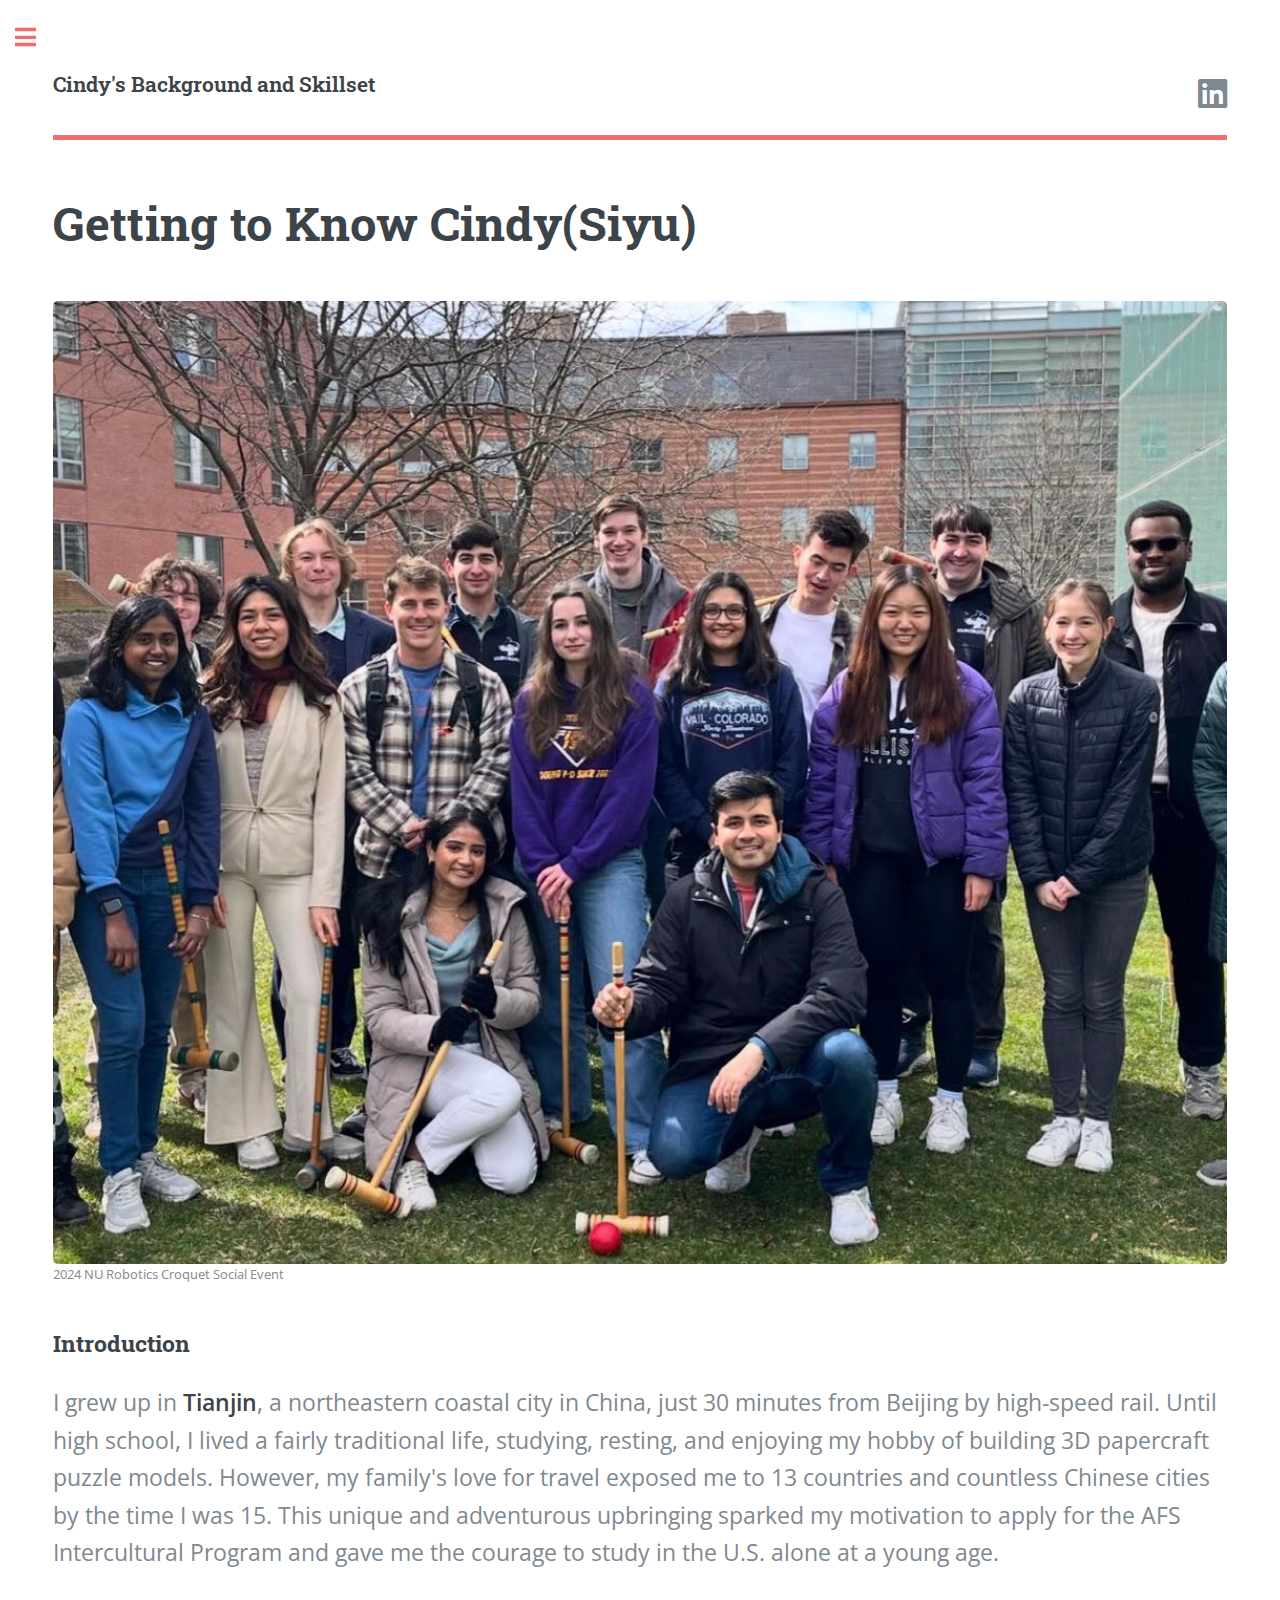
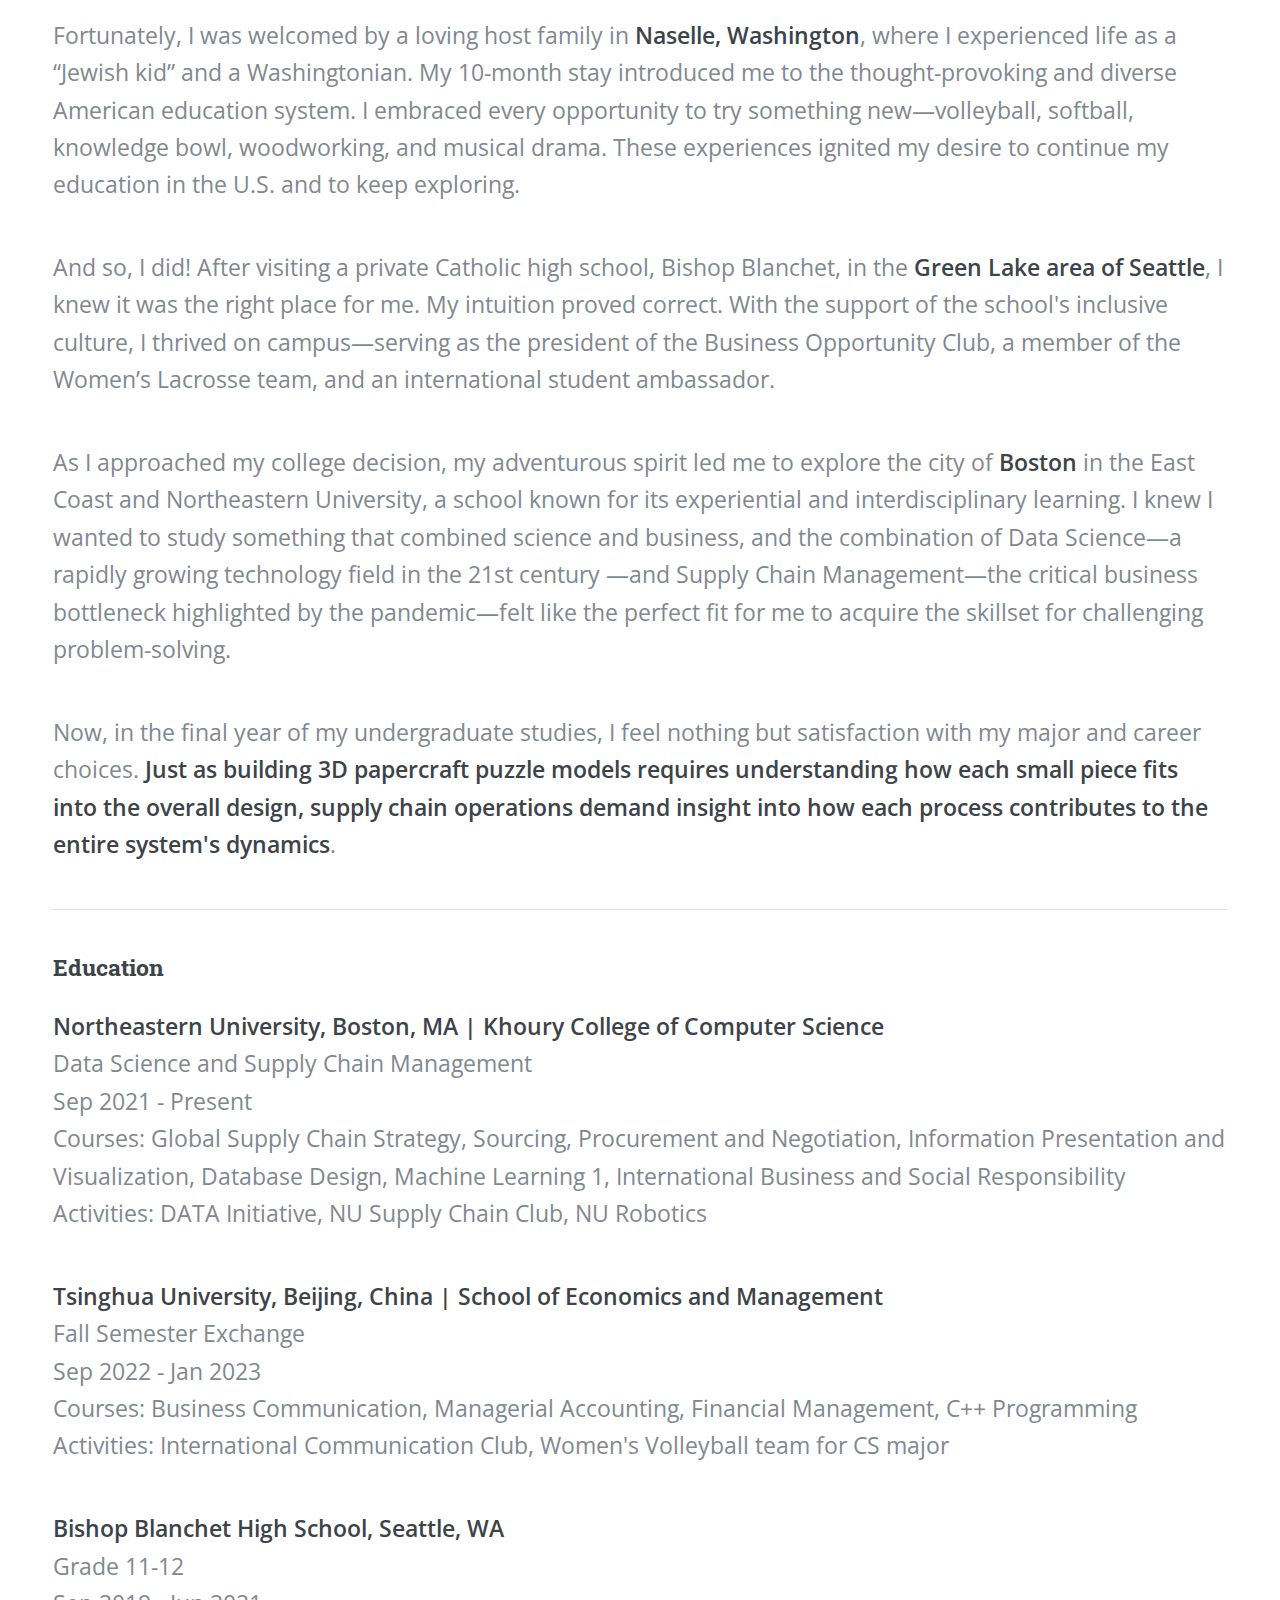
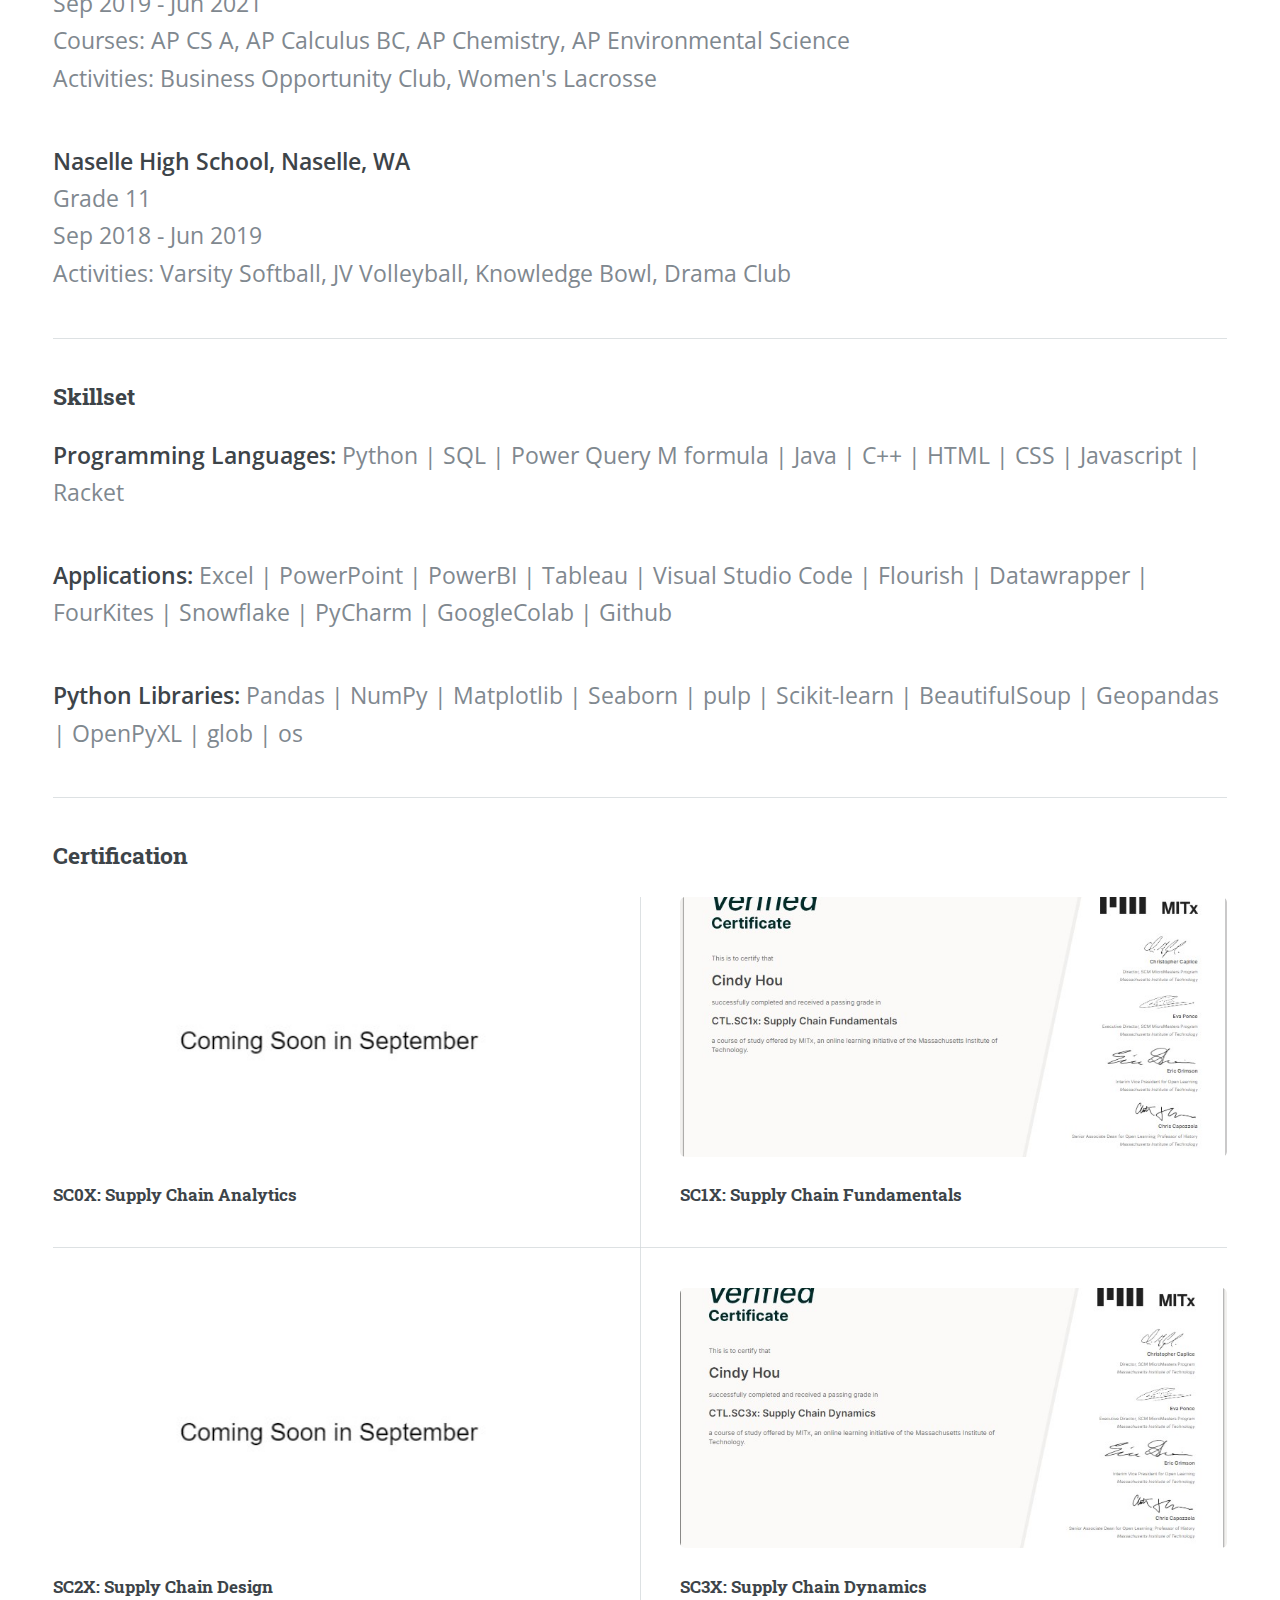
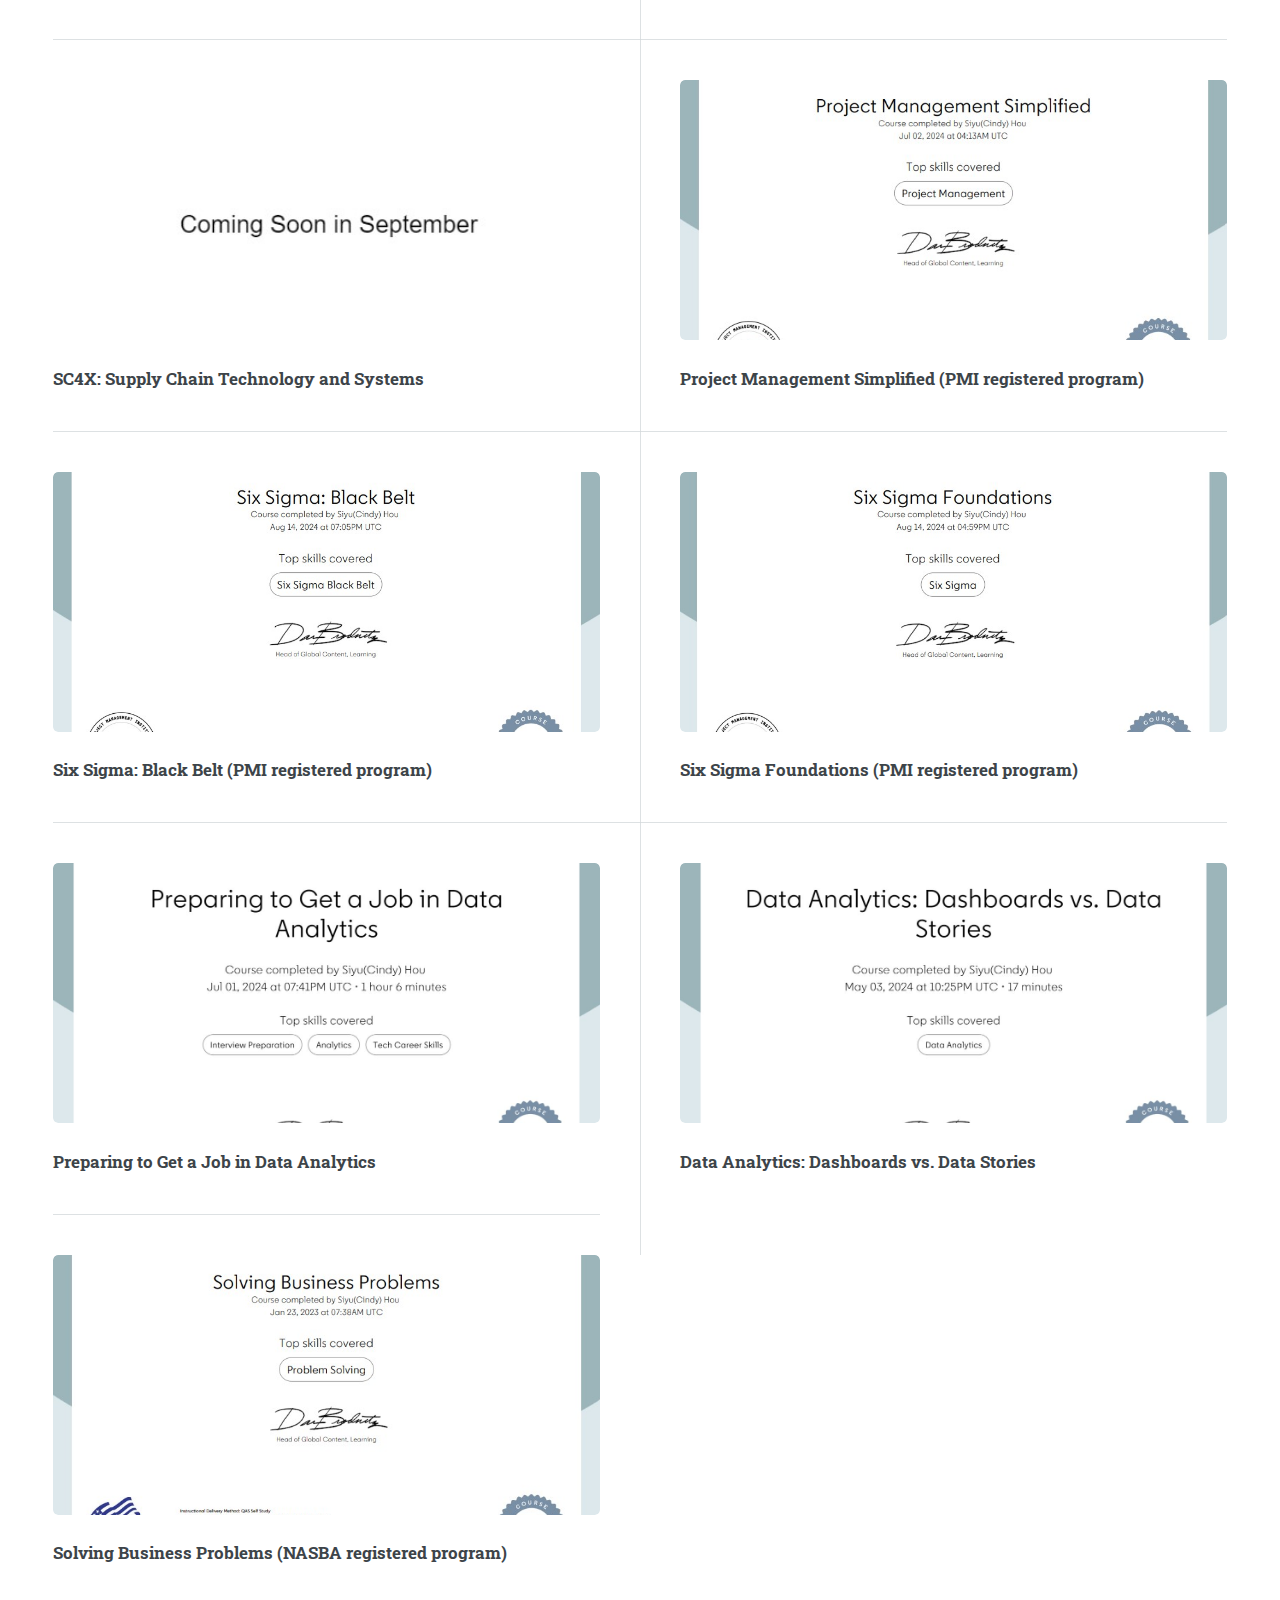
==== commit 6a747765: "update 8/16" ====
--- a/background.html
+++ b/background.html
@@ -102,7 +102,7 @@
 									<h2>Certification</h2>
 									<div class="posts">
 										<article>
-											<a href="SC0X.html" class="image"><img src="images/pic01.jpg" alt="" class="uniform-height" /></a>
+											<a href="SC0X.html" class="image"><img src="images/pic32.jpg" alt="" class="uniform-height" /></a>
 											<h3>SC0X:  Supply Chain Analytics </h3>
 									</article>
 									<article>
@@ -110,7 +110,7 @@
 											<h3>SC1X: Supply Chain Fundamentals</h3>
 									</article>
 									<article>
-											<a href="SC2X.html" class="image"><img src="images/pic03.jpg" alt="" class="uniform-height" /></a>
+											<a href="SC2X.html" class="image"><img src="images/pic32.jpg" alt="" class="uniform-height" /></a>
 											<h3>SC2X: Supply Chain Design</h3>
 									</article>
 									<article>
@@ -118,20 +118,20 @@
 											<h3>SC3X: Supply Chain Dynamics</h3>
 									</article>
 									<article>
-											<a href="SC4X.html" class="image"><img src="images/pic05.jpg" alt="" class="uniform-height" /></a>
+											<a href="SC4X.html" class="image"><img src="images/pic32.jpg" alt="" class="uniform-height" /></a>
 											<h3>SC4X: Supply Chain Technology and Systems</h3>
 									</article>
 									<article>
-											<a href="https://www.linkedin.com/learning/certificates/5de42c2c57eb94577ef68510de9aaad8c3519e3d6fb420c8acfa371555cbc0d7?trk=share_certificate" class="image"><img src="images/pic25.jpg" alt="" class="uniform-height" /></a>
-											<h3>Project Management Simplified</h3>
-									</article>
-									<article>
-										<a href="https://www.linkedin.com/learning/certificates/f21e86f4ae4d9d06fab3cf89f5969de864bbc00607d55fdc42fb72ad8e29f9c4?trk=share_certificate" class="image"><img src="images/pic31.jpg" alt="" class="uniform-height" /></a>
-										<h3>Six Sigma: Black Belt</h3>
+											<a href="https://www.linkedin.com/learning/certificates/177353f32aa27df37b4eaab8ce88e06709e0a3ec896038252cdd49caeb0a140e?trk=share_certificate" class="image"><img src="images/pic25.jpg" alt="" class="uniform-height" /></a>
+											<h3>Project Management Simplified (PMI registered program)</h3>
+									</article>
+									<article>
+										<a href="https://www.linkedin.com/learning/certificates/61e9bd72bdc718993e3d7cfebdafddc01236f990ee344a3ef2fa1e2ed6bc5845?trk=share_certificate" class="image"><img src="images/pic31.jpg" alt="" class="uniform-height" /></a>
+										<h3>Six Sigma: Black Belt (PMI registered program)</h3>
 								</article>
 								<article>
-									<a href="https://www.linkedin.com/learning/certificates/f6a235b7c799722c0738c65e3b3a272514ca5432ccf4db75fd9c102ba0a60e18?trk=share_certificate" class="image"><img src="images/pic30.jpg" alt="" class="uniform-height" /></a>
-									<h3>Six Sigma Foundations</h3>
+									<a href="https://www.linkedin.com/learning/certificates/068616f7e4bf6c8d6bc3b28a590c7b57eb56a49c0970917cd80fca5feec7d390?trk=share_certificate" class="image"><img src="images/pic30.jpg" alt="" class="uniform-height" /></a>
+									<h3>Six Sigma Foundations (PMI registered program)</h3>
 							</article>
 									<article>
 											<a href="https://www.linkedin.com/learning/certificates/cc6563a7dadc7eb0359b554816c7c26af822e5dd0f2d658014fa40d730e4f79d?trk=share_certificate" class="image"><img src="images/pic26.jpg" alt="" class="uniform-height" /></a>
@@ -142,8 +142,8 @@
 											<h3>Data Analytics: Dashboards vs. Data Stories</h3>
 									</article>
 									<article>
-										<a href="https://www.linkedin.com/learning/certificates/76ad69bc276b408208f1be7dca46be0e994fca551a03d9c4de4eb886b42ed413?trk=share_certificate" class="image"><img src="images/pic28.jpg" alt="" class="uniform-height" /></a>
-										<h3>Solving Business Problems</h3>
+										<a href="https://www.linkedin.com/learning/certificates/ae68fa5b5d3f3ab3d18e1658fc98148d839460333da1cf223687c084bee24566?trk=share_certificate" class="image"><img src="images/pic28.jpg" alt="" class="uniform-height" /></a>
+										<h3>Solving Business Problems (NASBA registered program)</h3>
 								</article>
 
 									</div>
@@ -180,7 +180,7 @@
 										<li>
 											<span class="opener">Research</span>
 											<ul>
-												<li><a href="#">Assessing the Impact of Monopsony Power in the Publishing Industry</a></li>
+												<li><a href="monopsony.html">Assessing the Impact of Monopsony Power in the Publishing Industry</a></li>
 												<li><a href="blockchain.html">The Development of Blockchain Technology in SCM</a></li>
 											</ul>
 										</li>
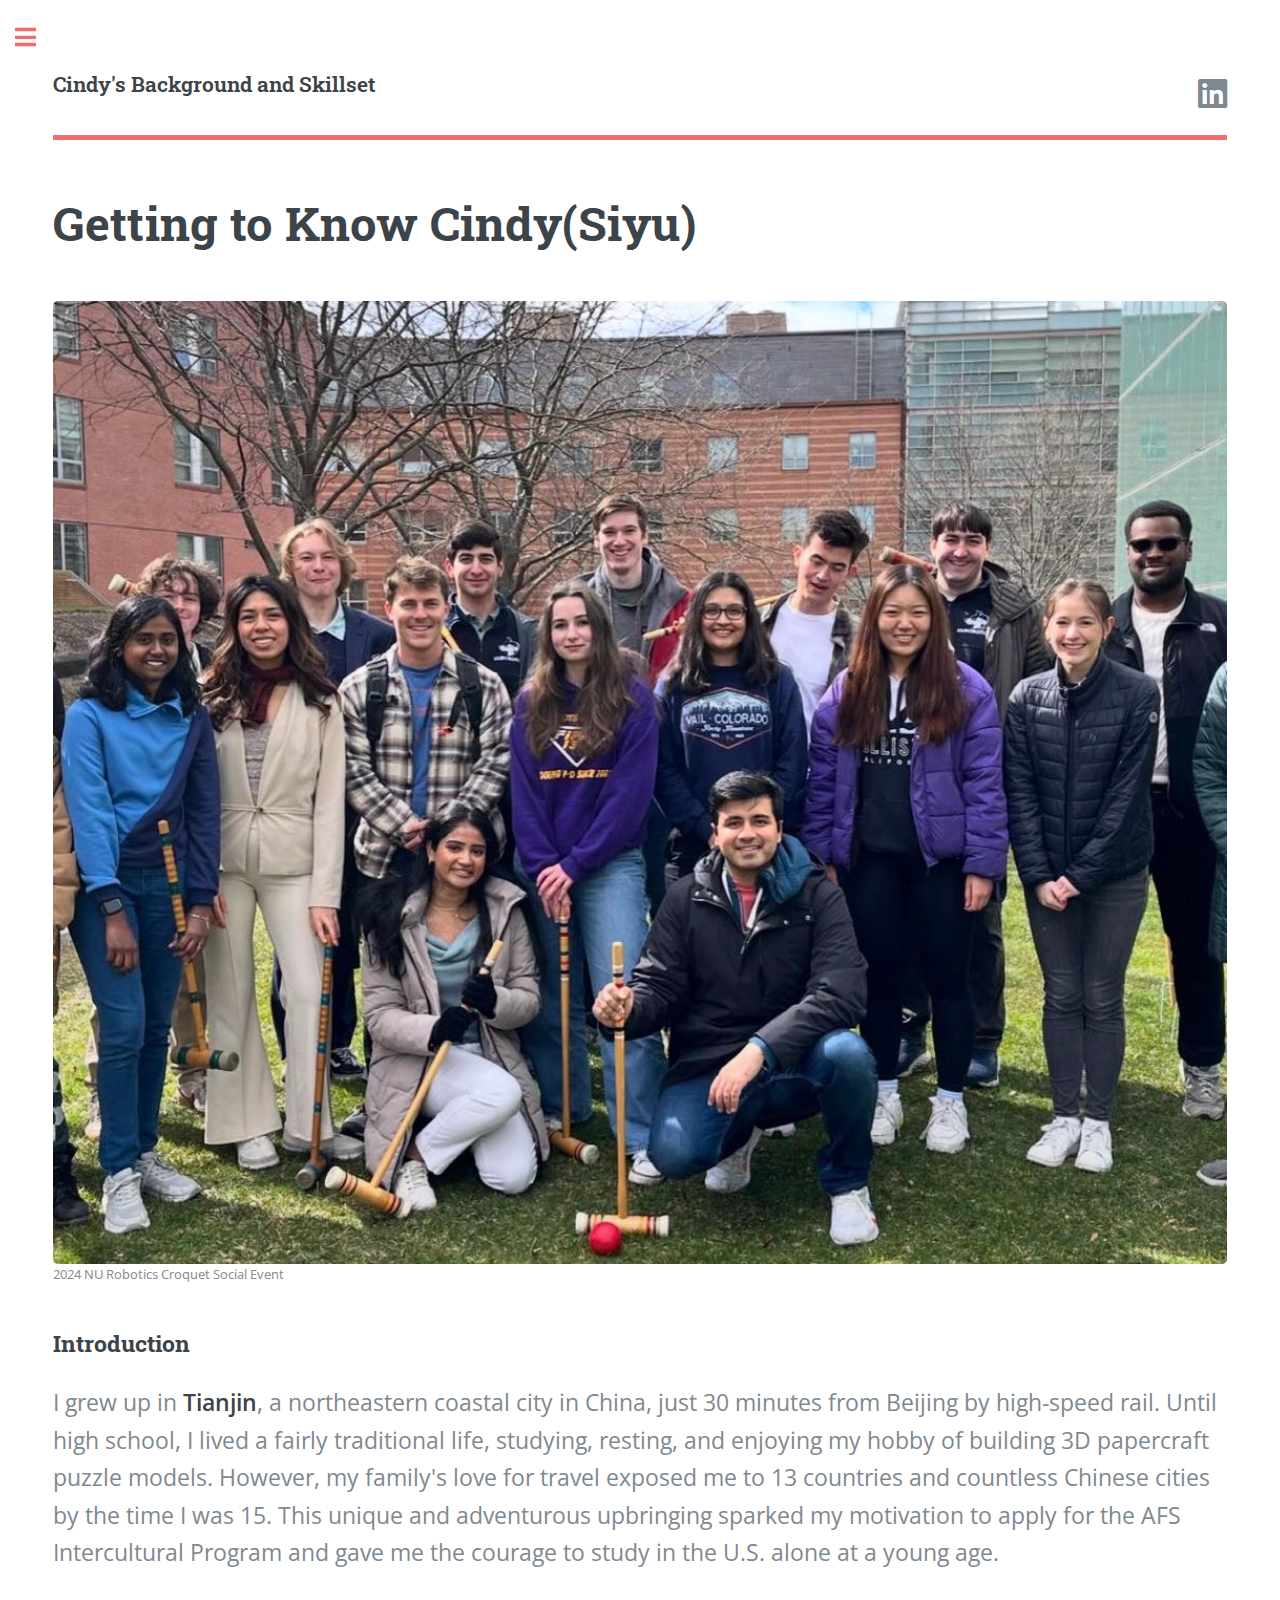
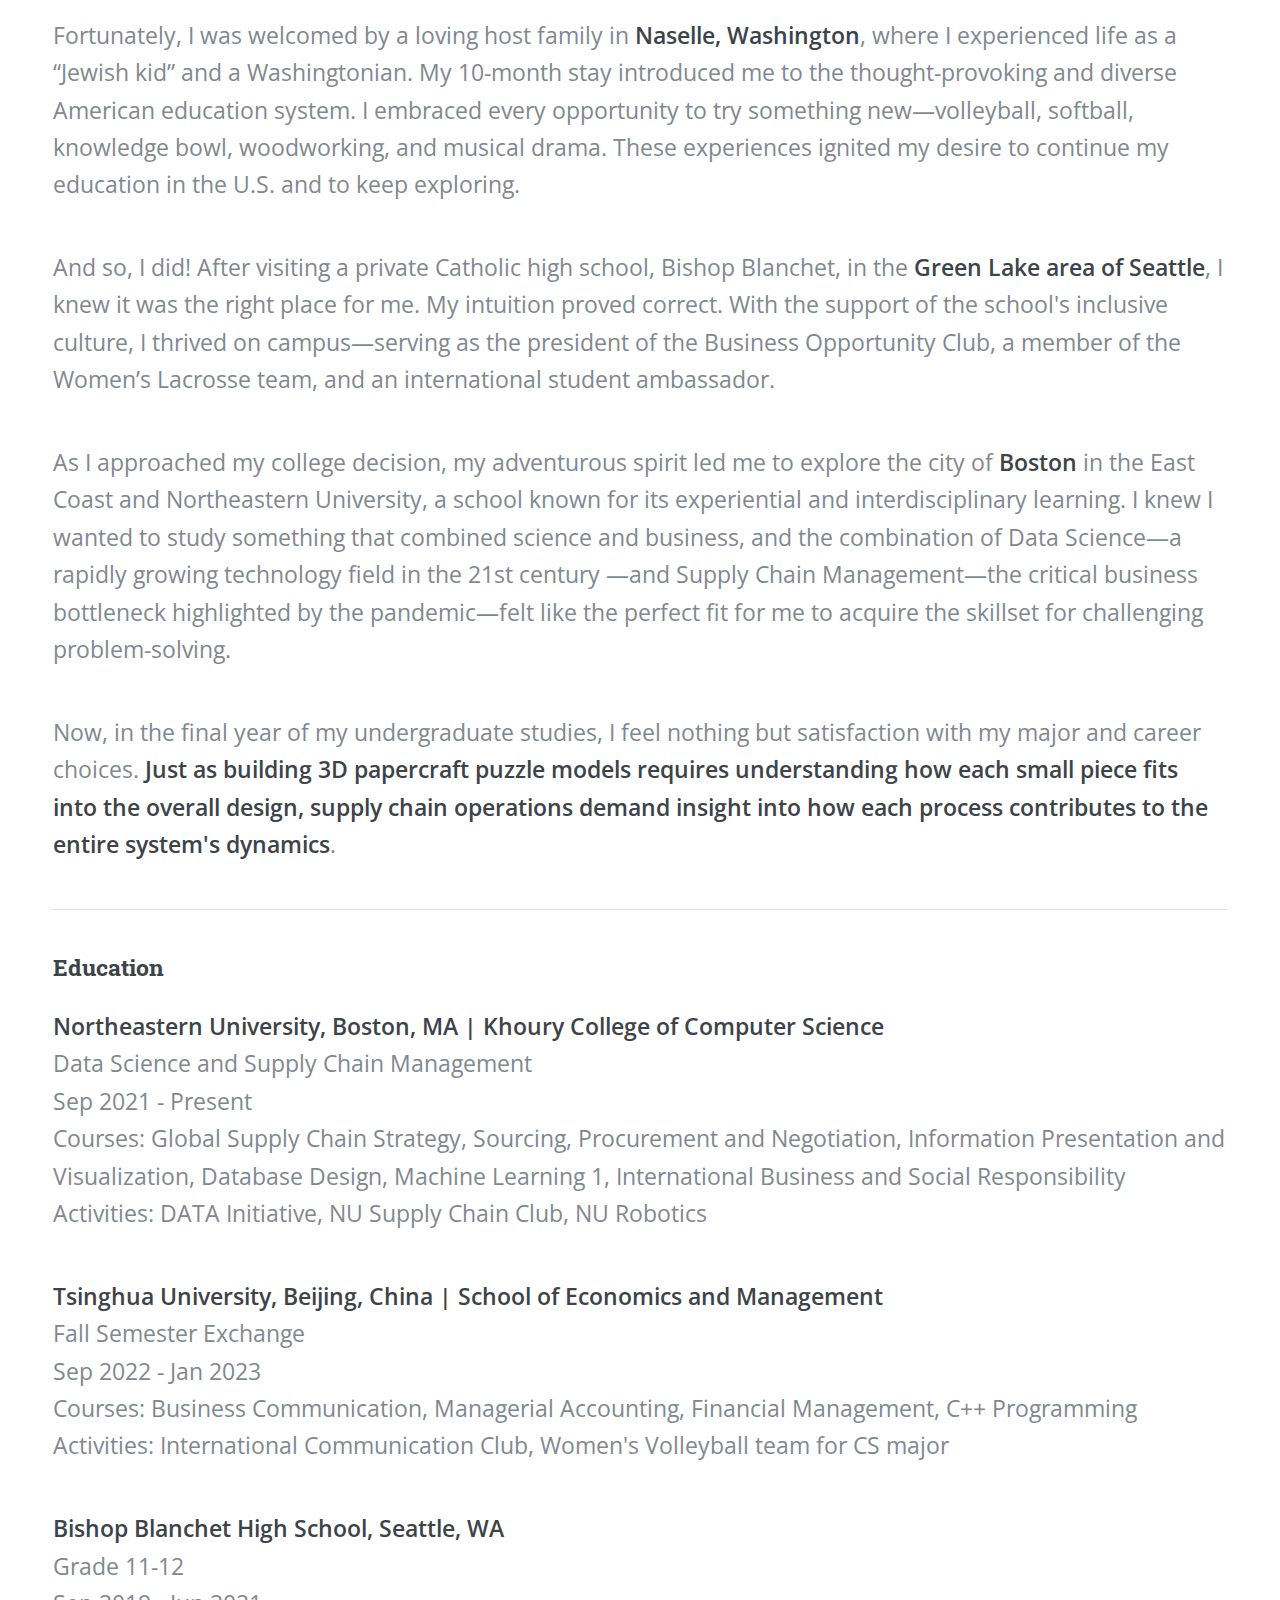
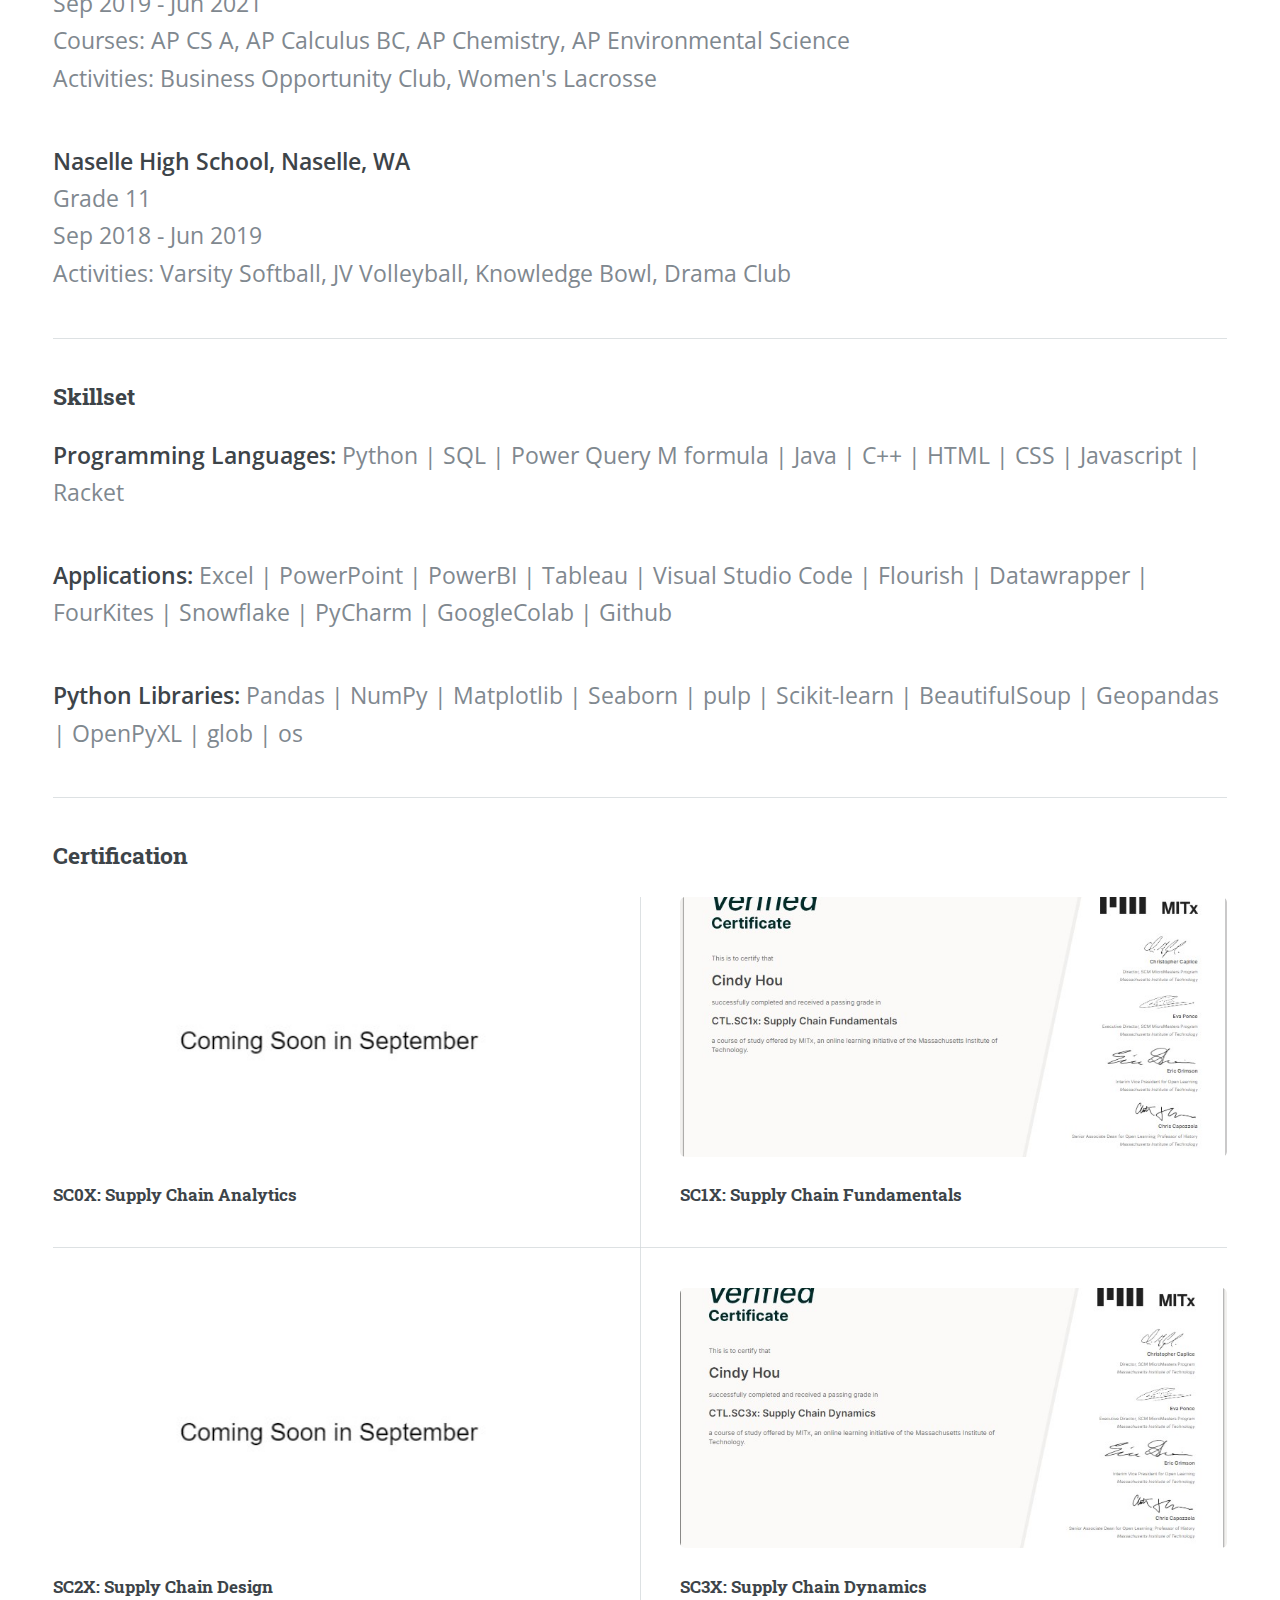
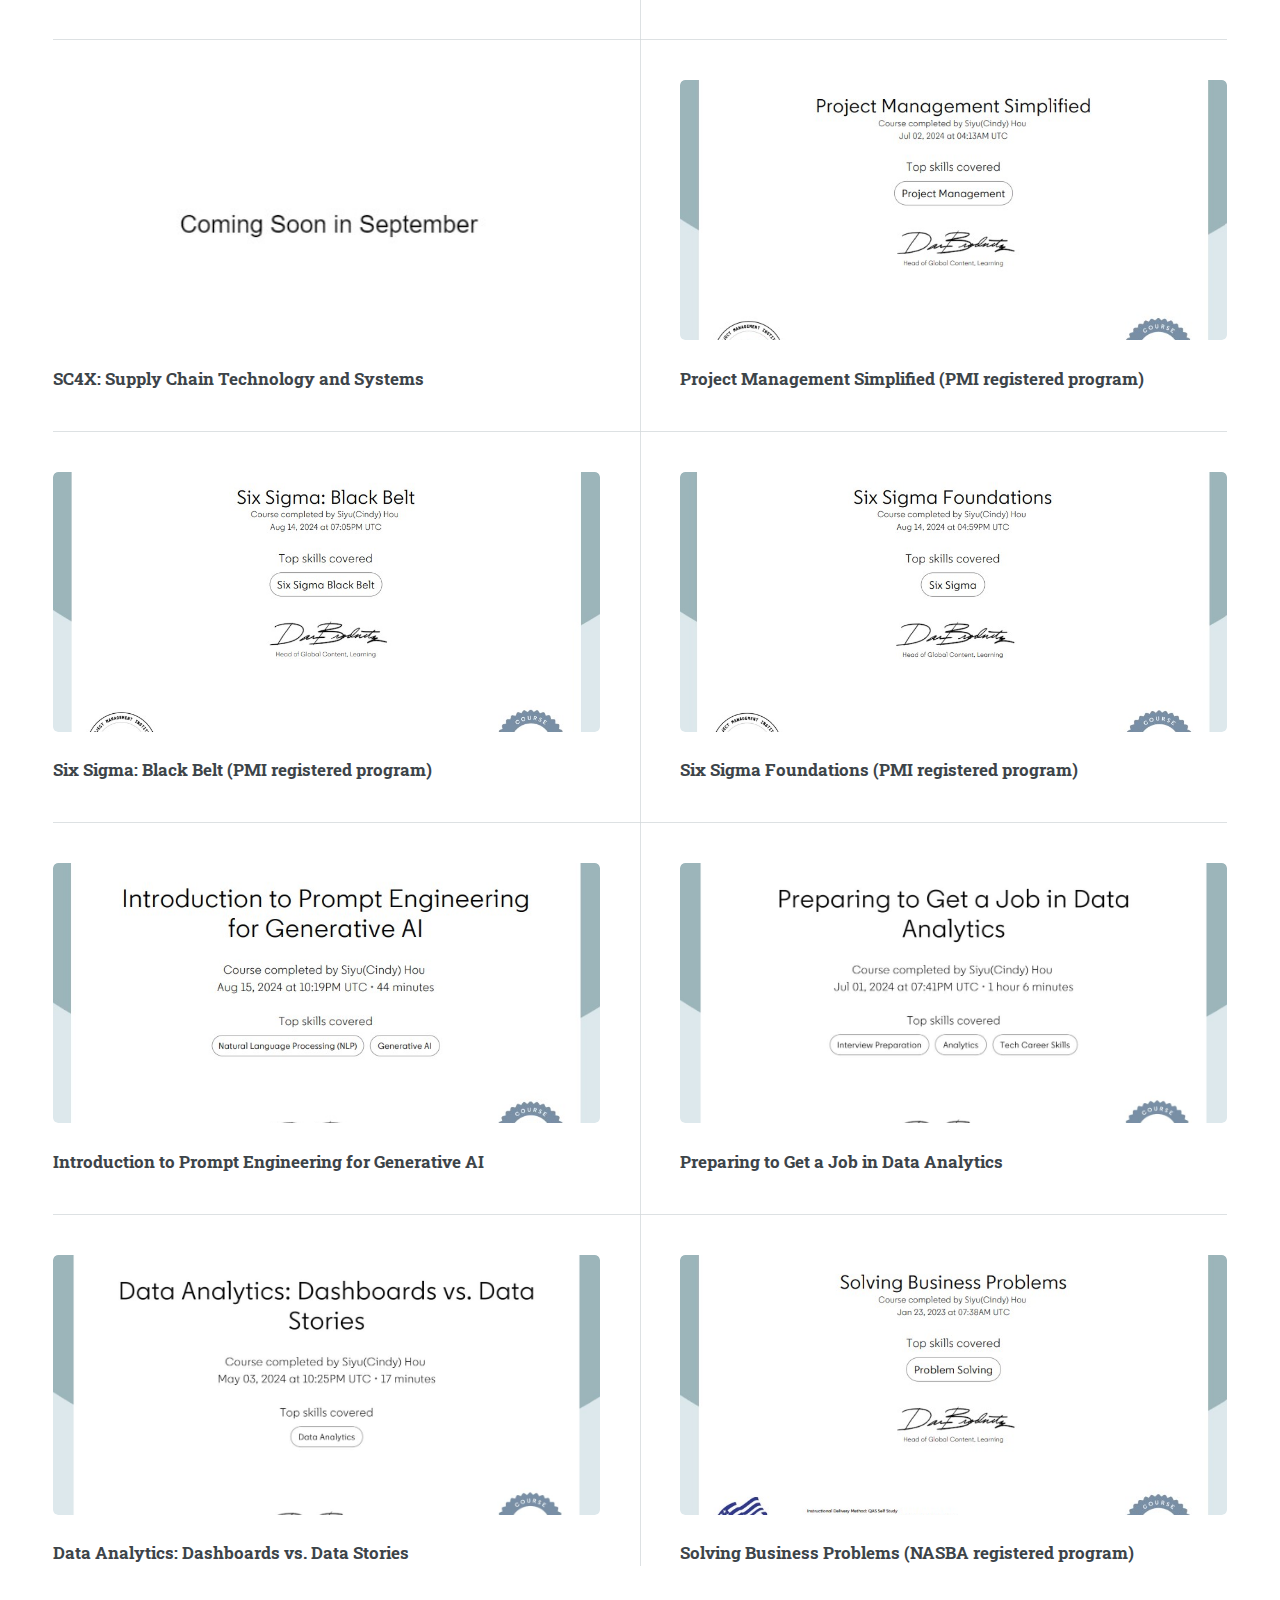
==== commit 255f436c: "8/16" ====
--- a/background.html
+++ b/background.html
@@ -133,6 +133,10 @@
 									<a href="https://www.linkedin.com/learning/certificates/068616f7e4bf6c8d6bc3b28a590c7b57eb56a49c0970917cd80fca5feec7d390?trk=share_certificate" class="image"><img src="images/pic30.jpg" alt="" class="uniform-height" /></a>
 									<h3>Six Sigma Foundations (PMI registered program)</h3>
 							</article>
+							<article>
+								<a href="https://www.linkedin.com/learning/certificates/23a7985000381ce1ba5c2695346fefc388b34a0baed1d0454580e2fdbe495038?trk=share_certificate" class="image"><img src="images/pic37.jpg" alt="" class="uniform-height" /></a>
+								<h3>Introduction to Prompt Engineering for Generative AI</h3>
+						</article>
 									<article>
 											<a href="https://www.linkedin.com/learning/certificates/cc6563a7dadc7eb0359b554816c7c26af822e5dd0f2d658014fa40d730e4f79d?trk=share_certificate" class="image"><img src="images/pic26.jpg" alt="" class="uniform-height" /></a>
 											<h3>Preparing to Get a Job in Data Analytics</h3>
@@ -180,7 +184,7 @@
 										<li>
 											<span class="opener">Research</span>
 											<ul>
-												<li><a href="monopsony.html">Assessing the Impact of Monopsony Power in the Publishing Industry</a></li>
+												<li><a href="monopsony.html">Assessing the Impact of Monopsony Power in the Publishing Industry (Ongoing)</a></li>
 												<li><a href="blockchain.html">The Development of Blockchain Technology in SCM</a></li>
 											</ul>
 										</li>
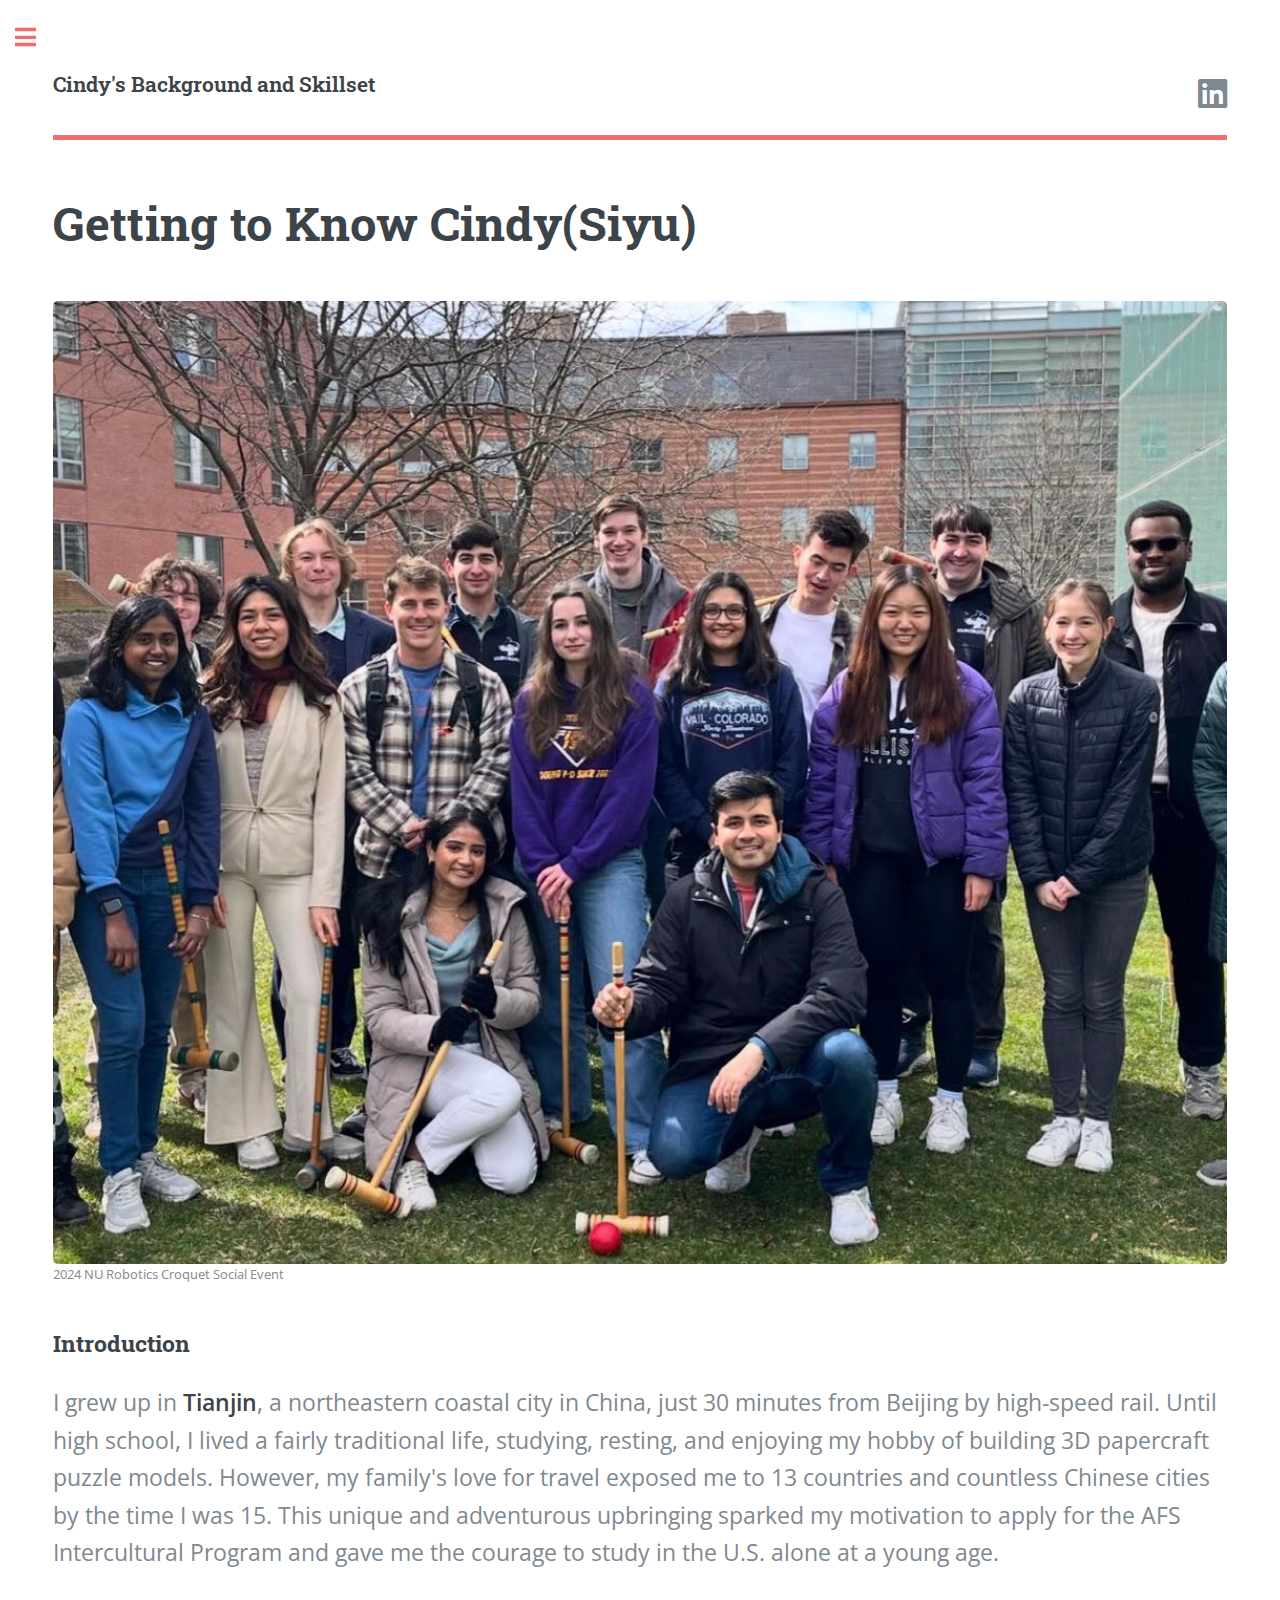
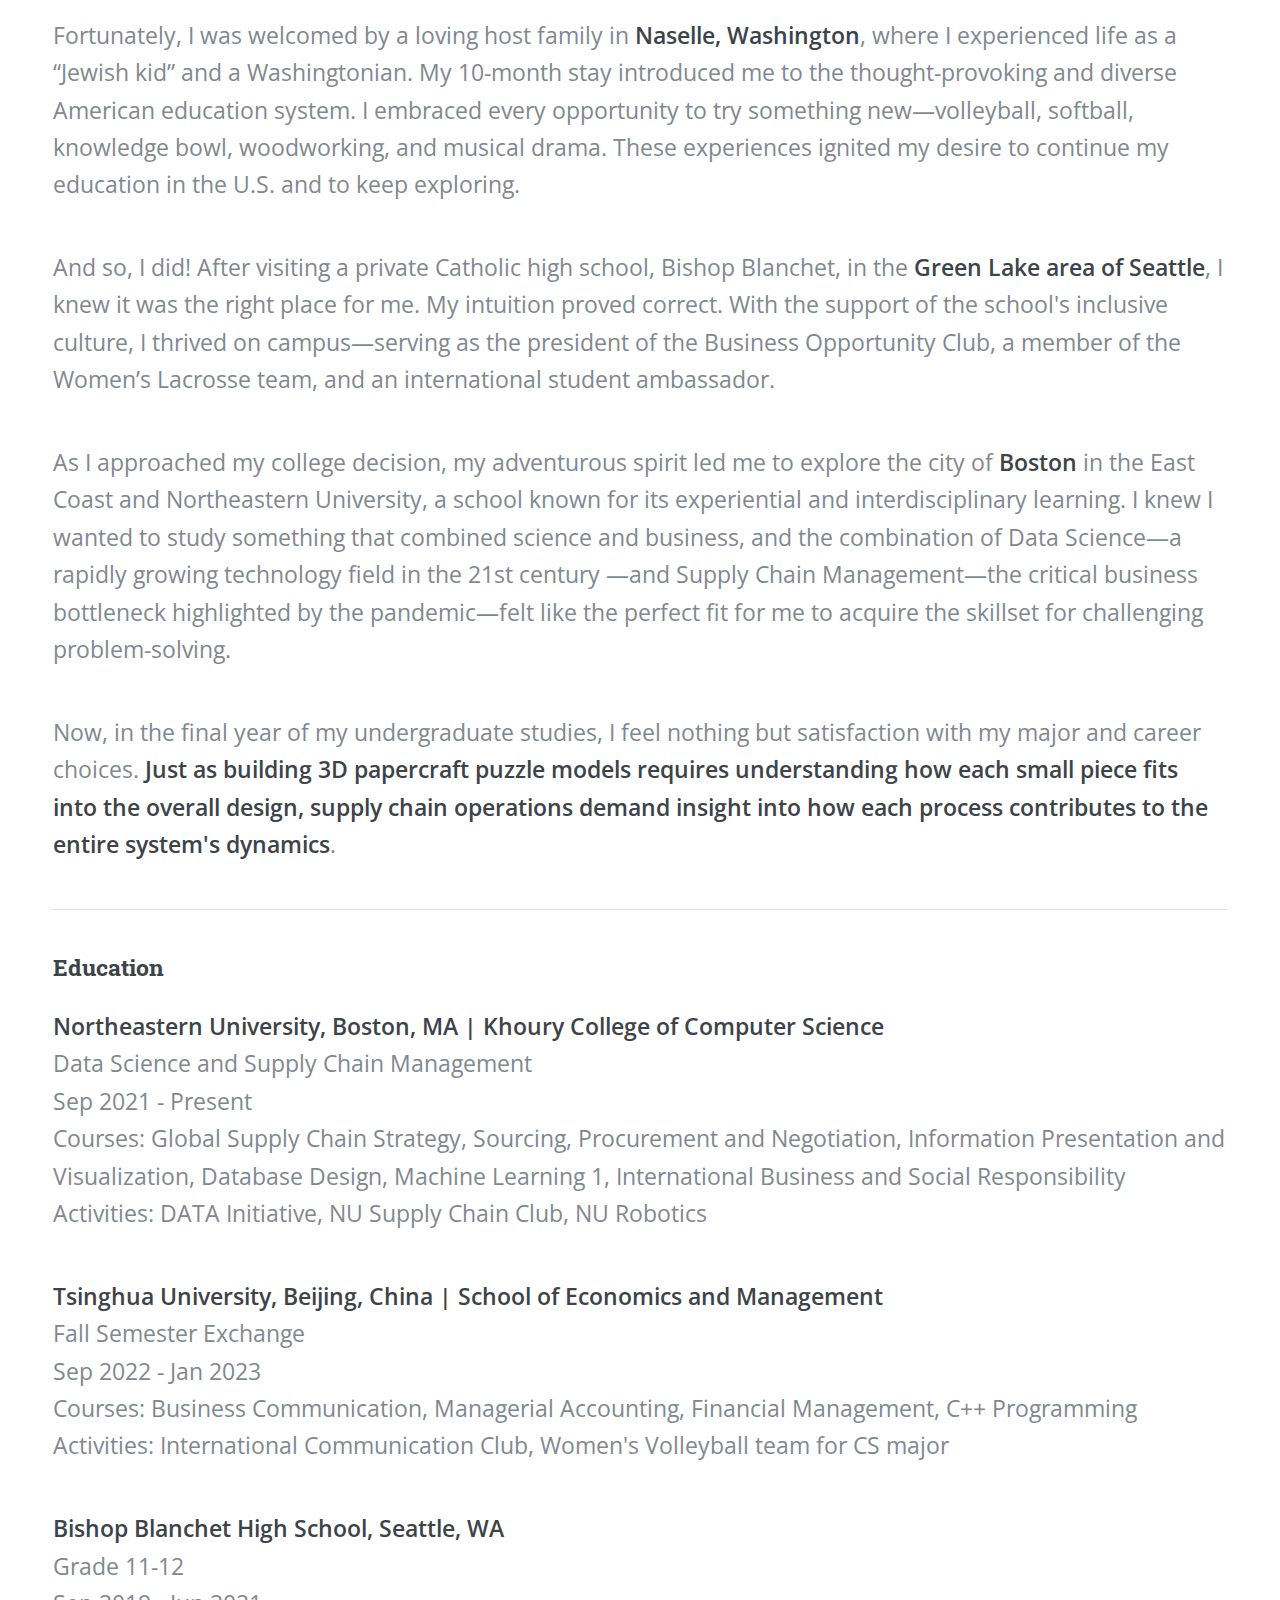
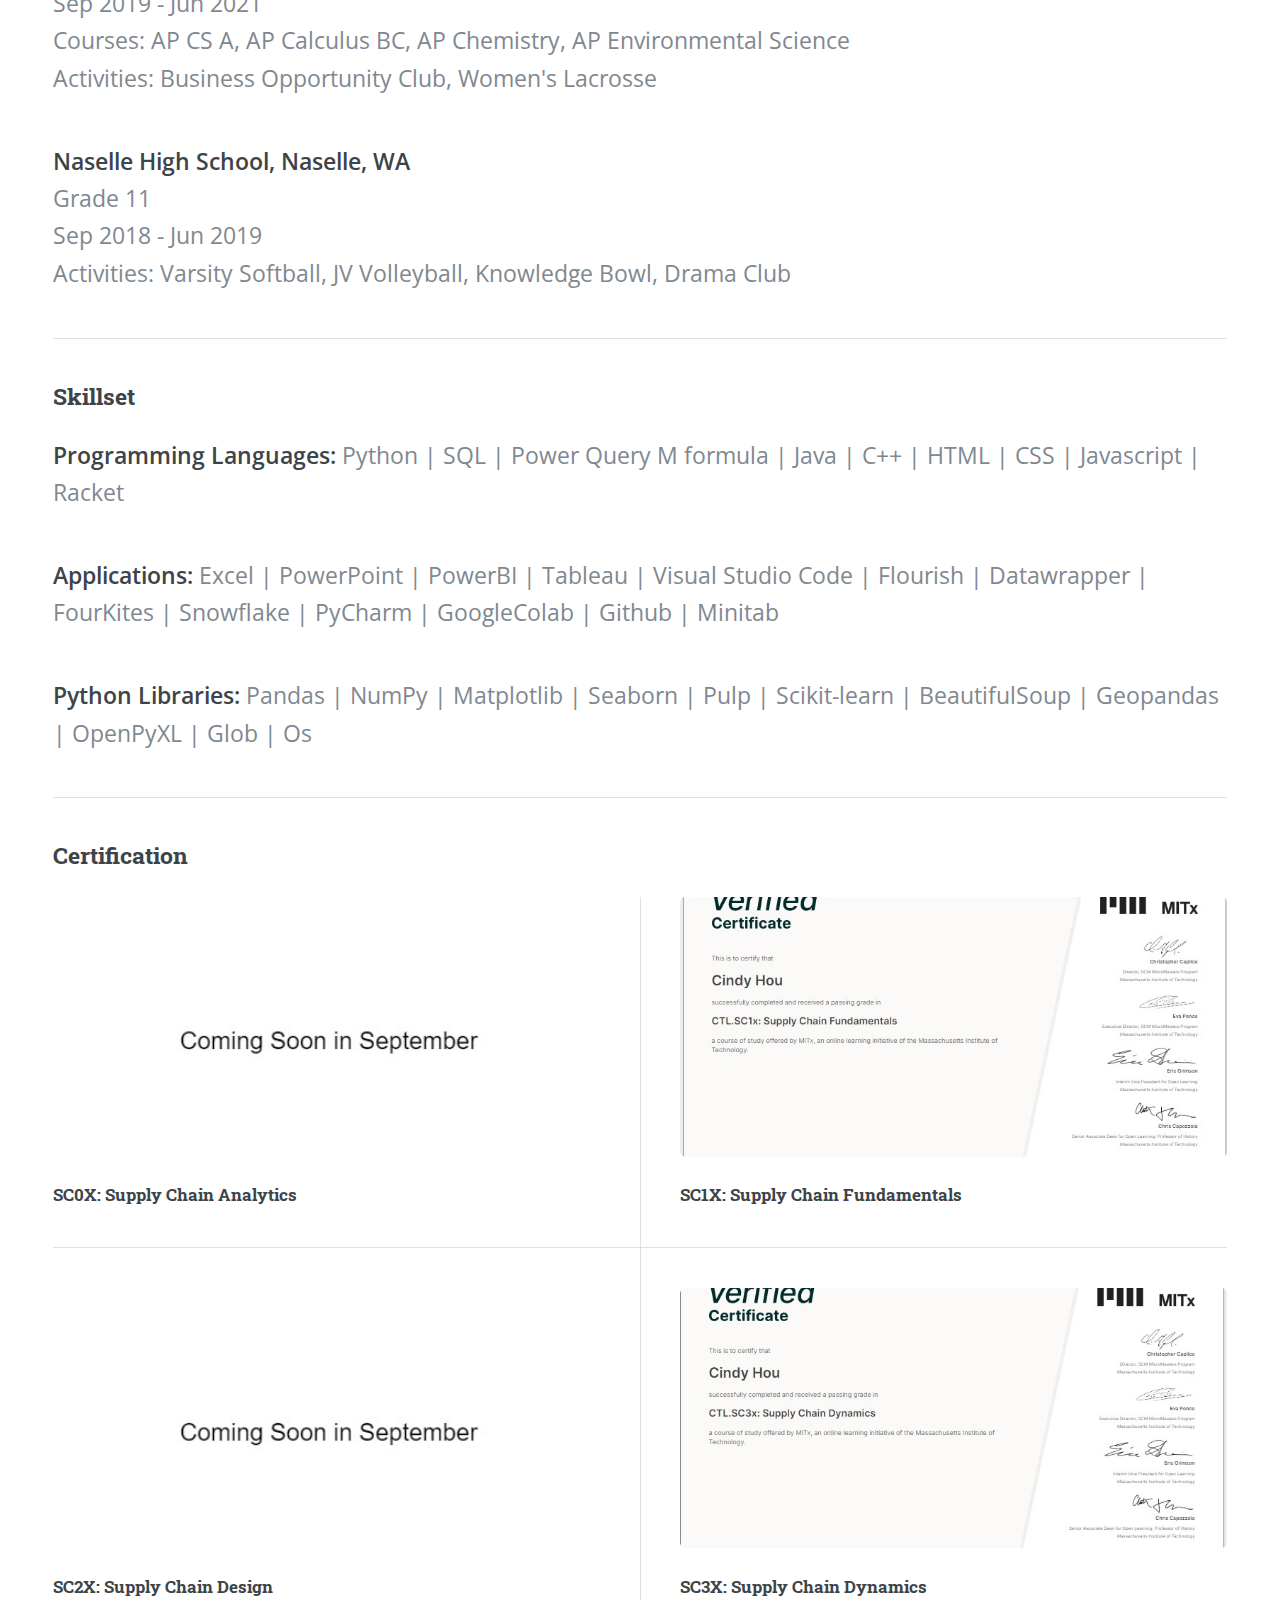
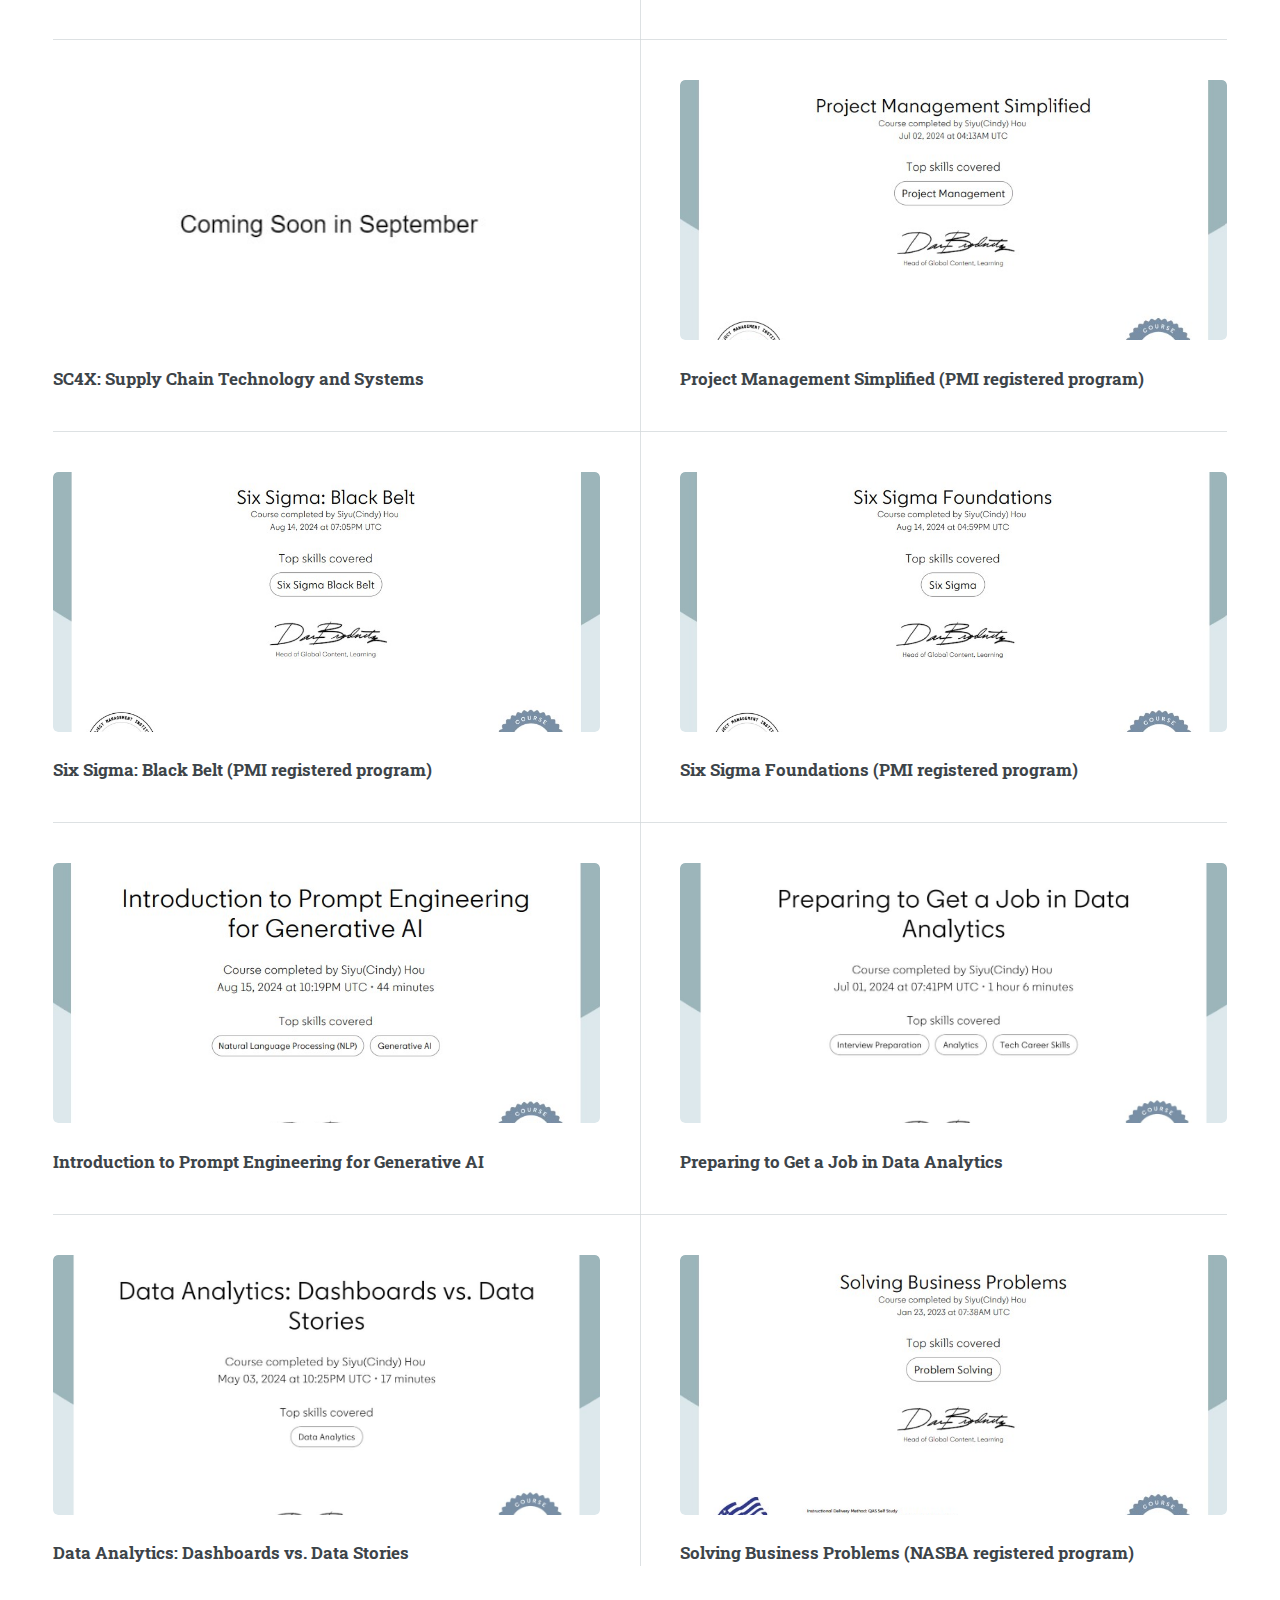
==== commit 3cb7ce4a: "Update background.html" ====
--- a/background.html
+++ b/background.html
@@ -93,8 +93,8 @@
 									<h2>Skillset</h2>
 
 									<p class="large-text-2"><strong>Programming Languages:</strong> Python | SQL | Power Query M formula | Java | C++ | HTML | CSS | Javascript | Racket</p>
-									<p class="large-text-2"><strong>Applications:</strong> Excel | PowerPoint | PowerBI | Tableau | Visual Studio Code | Flourish | Datawrapper | FourKites | Snowflake | PyCharm | GoogleColab | Github</p>
-									<p class="large-text-2"><strong>Python Libraries:</strong> Pandas | NumPy | Matplotlib | Seaborn | pulp | Scikit-learn | BeautifulSoup | Geopandas | OpenPyXL | glob | os</p>
+									<p class="large-text-2"><strong>Applications:</strong> Excel | PowerPoint | PowerBI | Tableau | Visual Studio Code | Flourish | Datawrapper | FourKites | Snowflake | PyCharm | GoogleColab | Github | Minitab</p>
+									<p class="large-text-2"><strong>Python Libraries:</strong> Pandas | NumPy | Matplotlib | Seaborn | Pulp | Scikit-learn | BeautifulSoup | Geopandas | OpenPyXL | Glob | Os</p>
 
 								
 									<hr class="major" />
--- a/assets/css/main.css
+++ b/assets/css/main.css
@@ -2351,3 +2351,45 @@
   width: 650px; /* Set your desired width */
   object-fit: cover; /* Ensure the image covers the area */
 }
+
+.responsive-image {
+  width: 40%;
+  height: 40%;
+  margin-top: 10px;
+  object-fit: cover;
+  object-position: top center; 
+  margin-left: 20px; /* Ensure the image displays from the top */
+}
+
+@media (max-width: 1400px) {
+  .responsive-image {
+    width: 50%; /* Adjust the image size for iPad devices */
+    height: auto; /* Maintain aspect ratio */
+    display: block; /* Make the image a block element */
+    margin: 0 auto; /* Center the image horizontally */
+    margin-bottom: 20px; /* Add space below the image */
+  }
+}
+
+@media (max-width: 600px) {
+  .responsive-image {
+    width: 50%; /* Make the image smaller on mobile devices */
+    height: 50%; /* Maintain aspect ratio */
+    display: block; /* Make the image a block element */
+    margin: 0 auto; /* Center the image horizontally */
+    margin-bottom: 20px; /* Add space below the image */
+  }
+}
+
+.responsive-iframe {
+  width: 100%;
+  height: 80vh; /* Adjust the height as needed */
+  border: none;
+  overflow: auto; /* Ensure the iframe content is scrollable */
+}
+
+@media (max-width: 600px) {
+  .responsive-iframe {
+    height: 60vh; /* Adjust height for smaller screens if needed */
+  }
+}
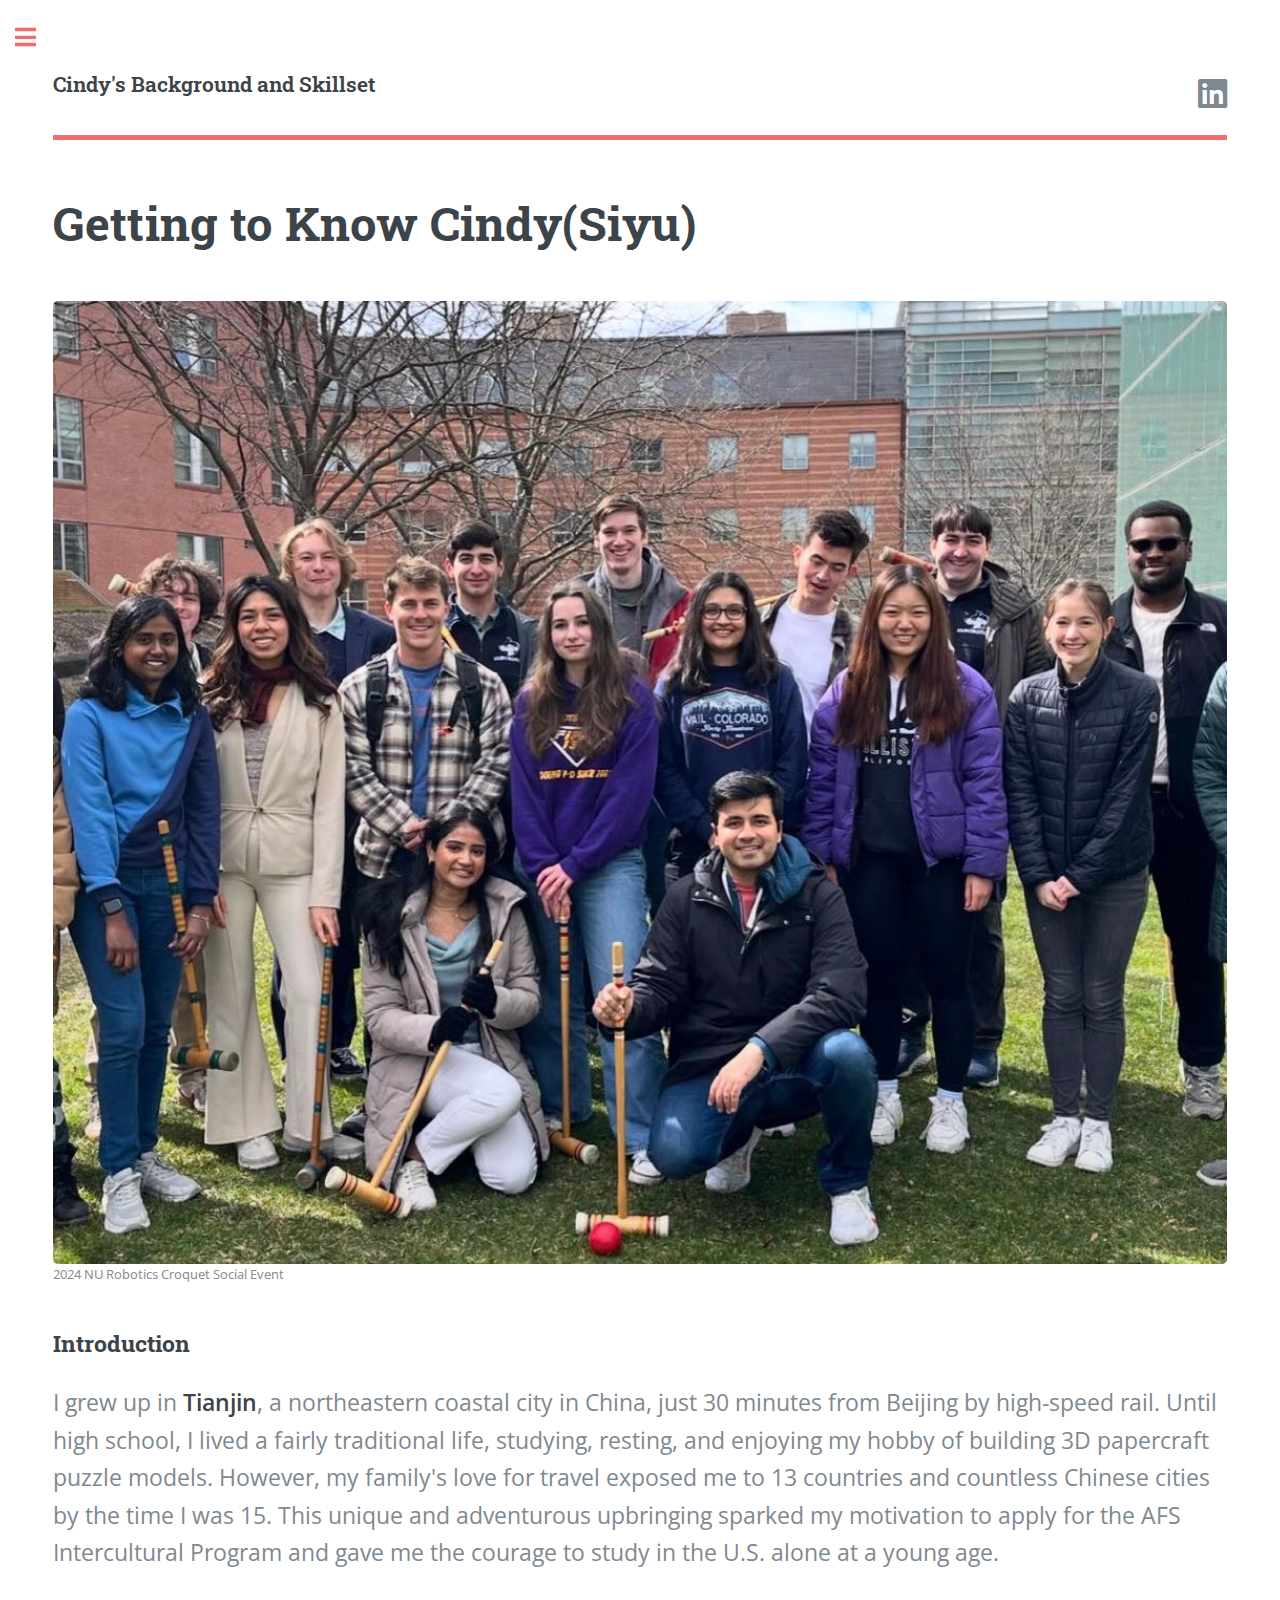
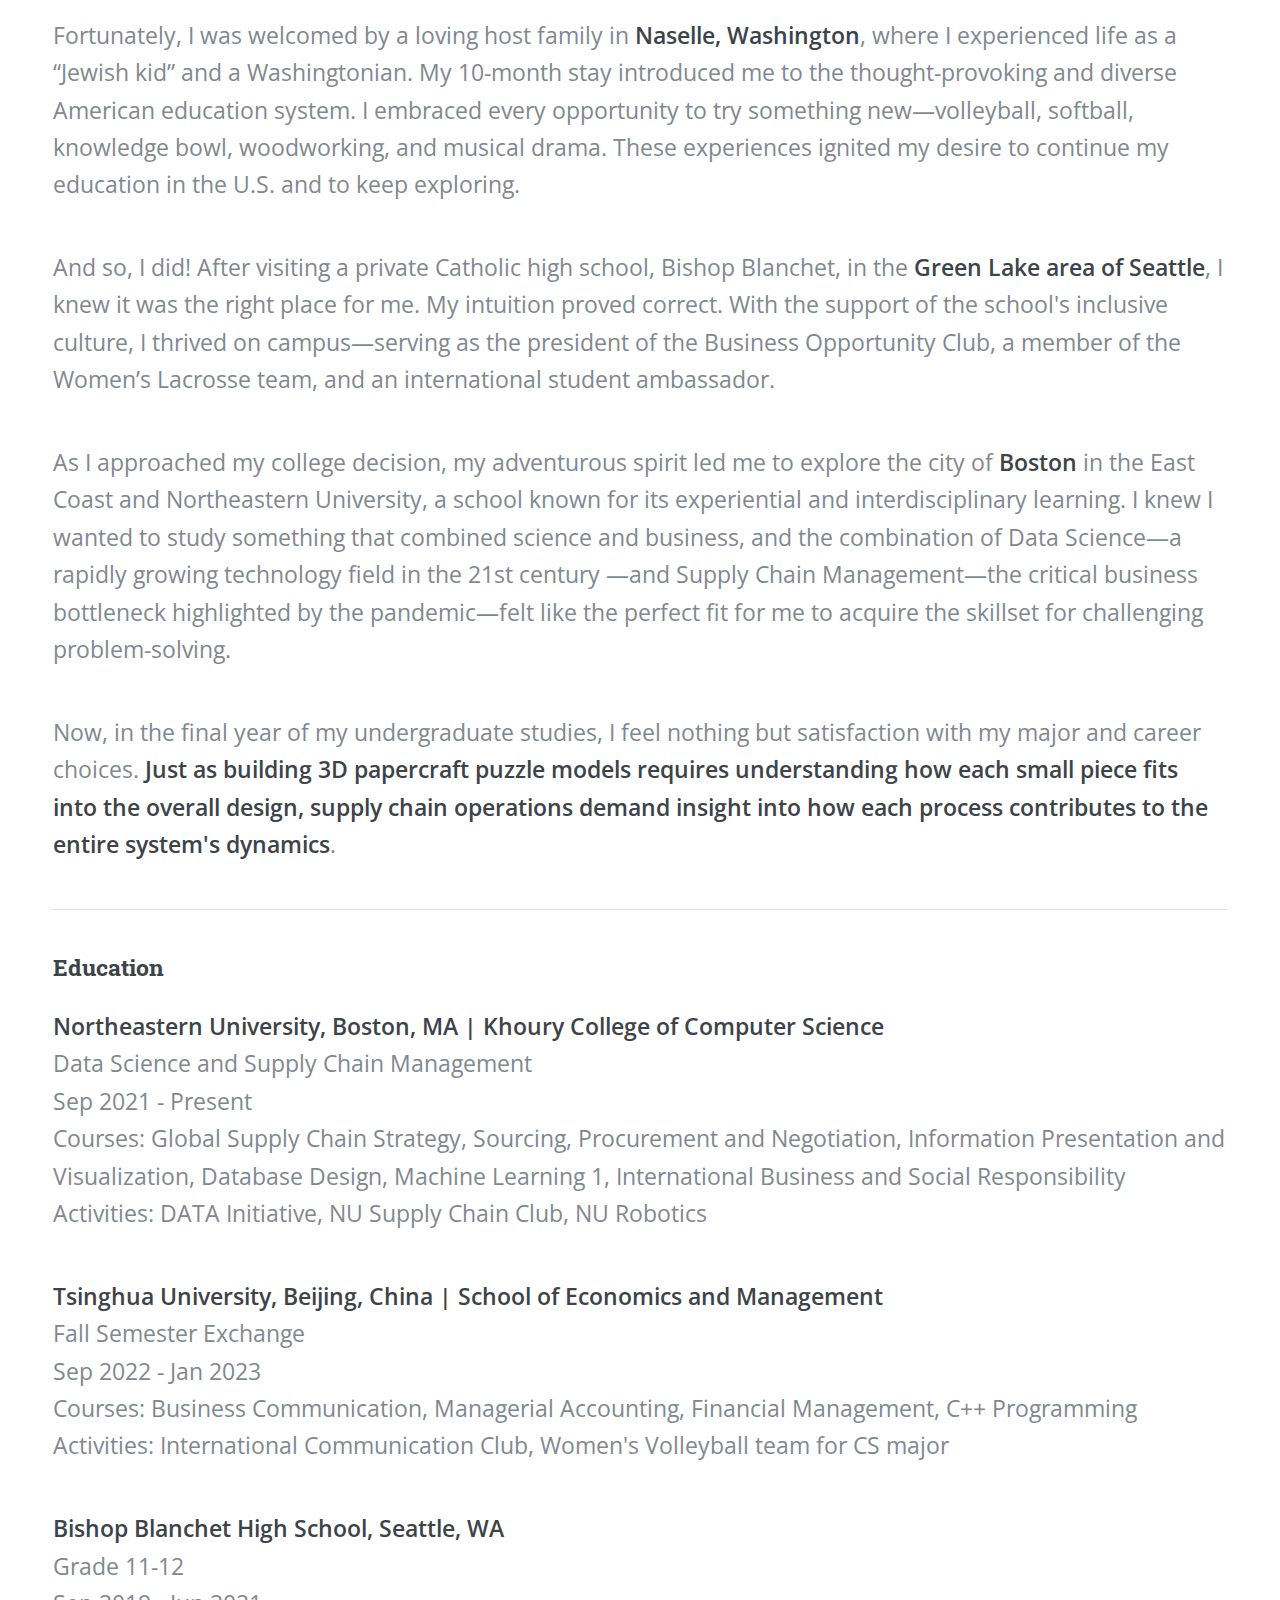
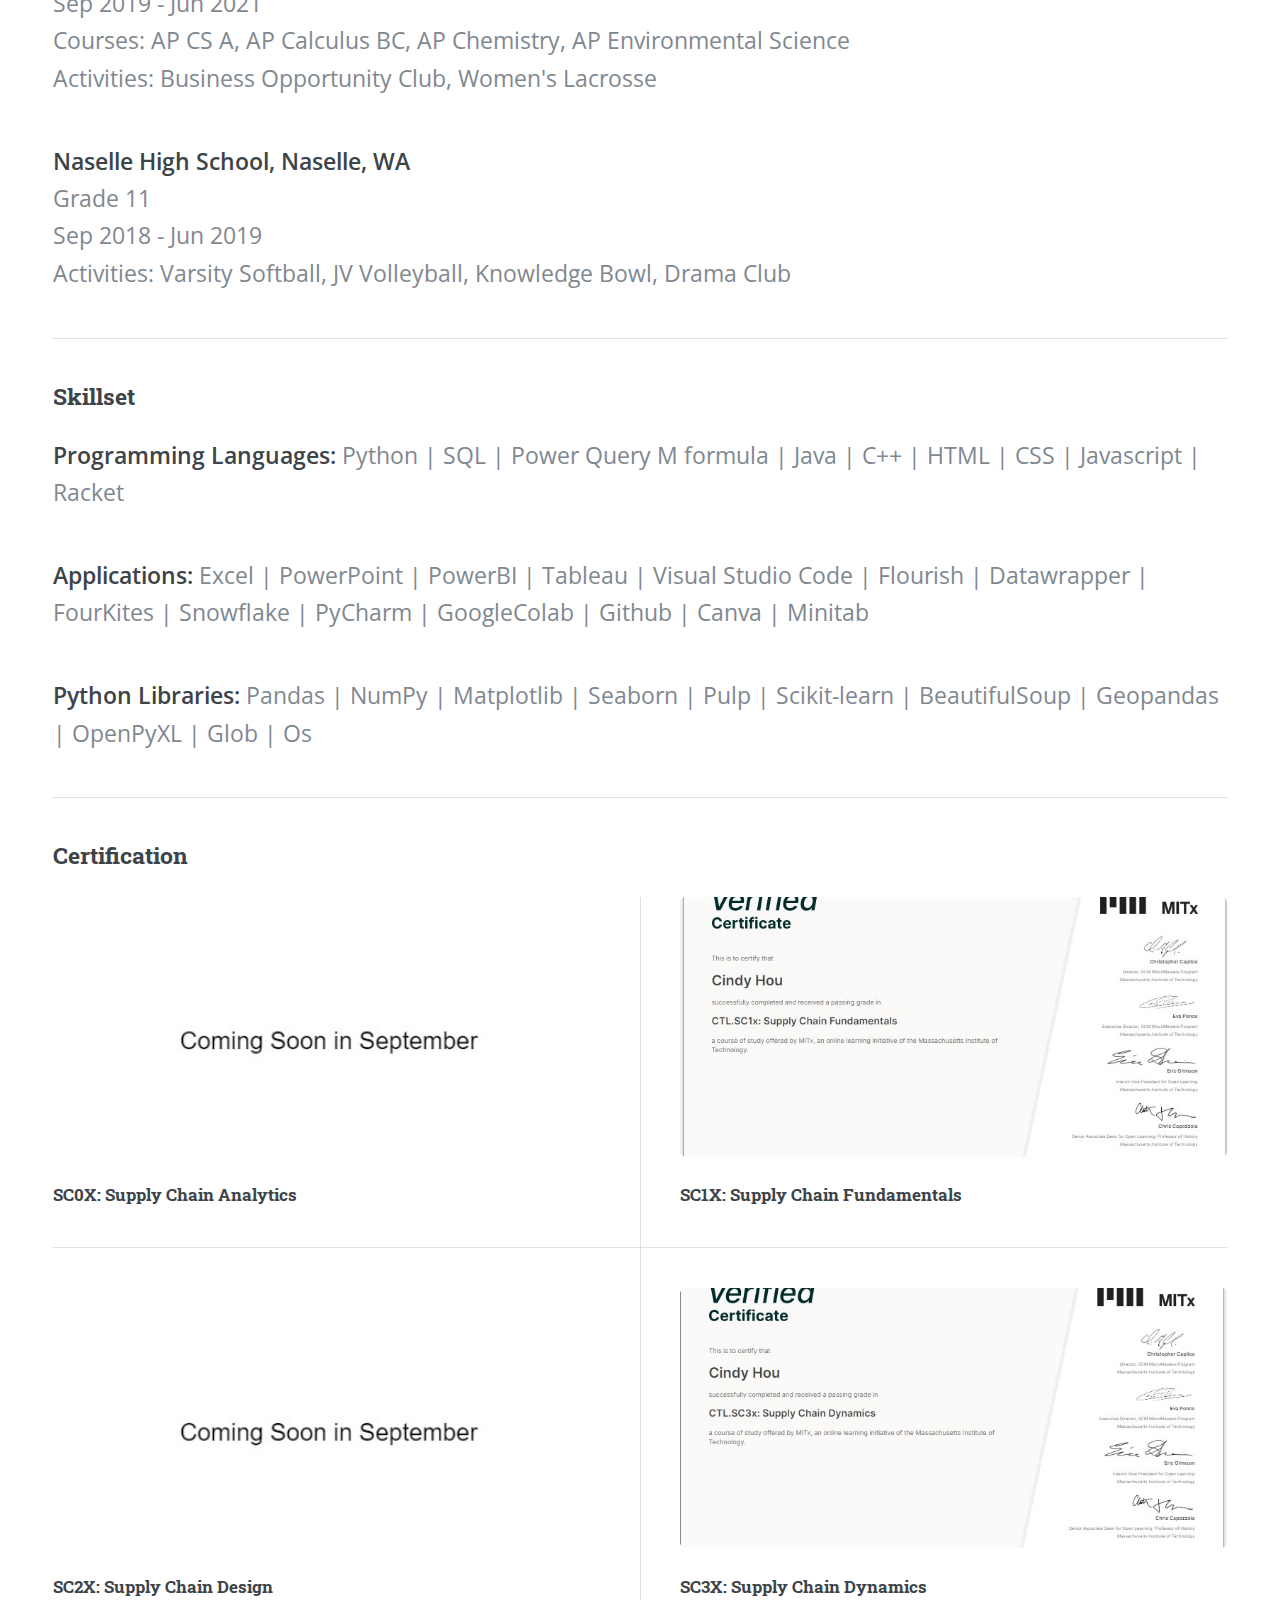
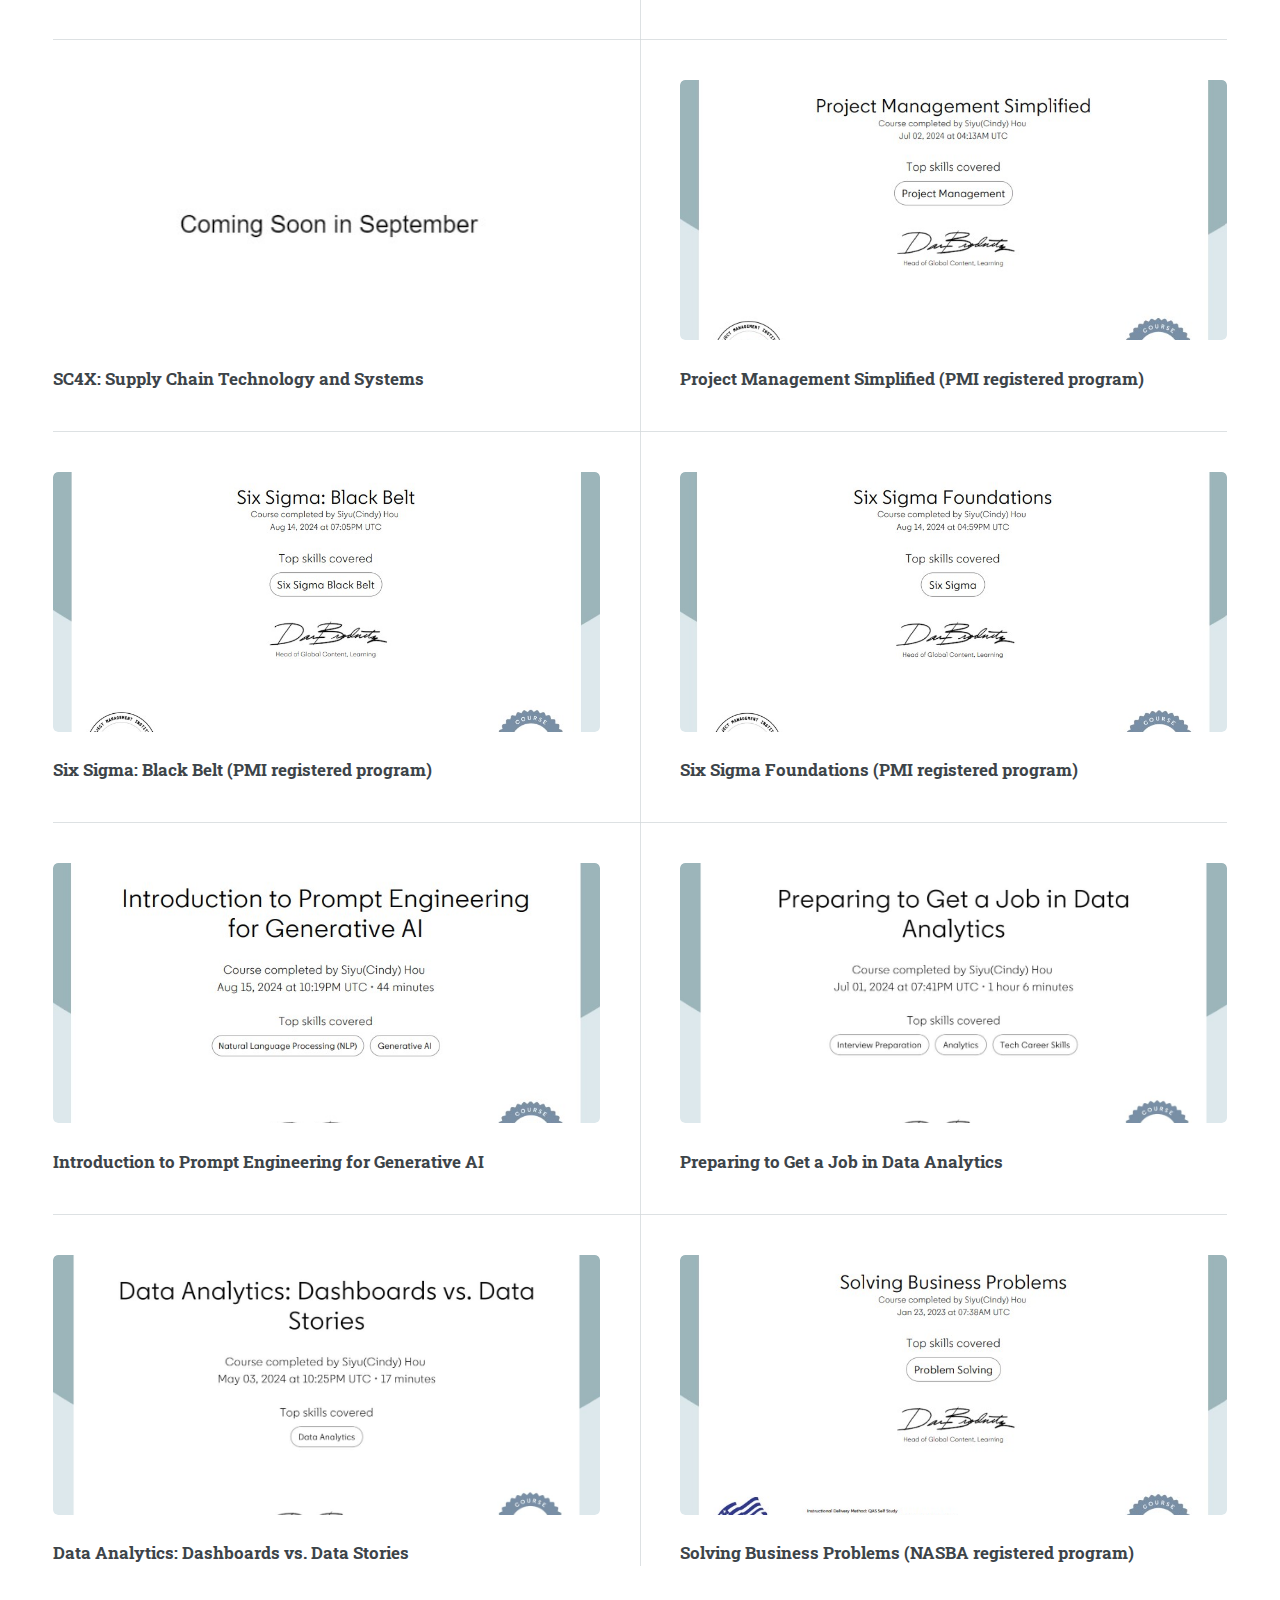
==== commit a7246faf: "Update background.html" ====
--- a/background.html
+++ b/background.html
@@ -93,7 +93,7 @@
 									<h2>Skillset</h2>
 
 									<p class="large-text-2"><strong>Programming Languages:</strong> Python | SQL | Power Query M formula | Java | C++ | HTML | CSS | Javascript | Racket</p>
-									<p class="large-text-2"><strong>Applications:</strong> Excel | PowerPoint | PowerBI | Tableau | Visual Studio Code | Flourish | Datawrapper | FourKites | Snowflake | PyCharm | GoogleColab | Github | Minitab</p>
+									<p class="large-text-2"><strong>Applications:</strong> Excel | PowerPoint | PowerBI | Tableau | Visual Studio Code | Flourish | Datawrapper | FourKites | Snowflake | PyCharm | GoogleColab | Github | Canva | Minitab</p>
 									<p class="large-text-2"><strong>Python Libraries:</strong> Pandas | NumPy | Matplotlib | Seaborn | Pulp | Scikit-learn | BeautifulSoup | Geopandas | OpenPyXL | Glob | Os</p>
 
 								
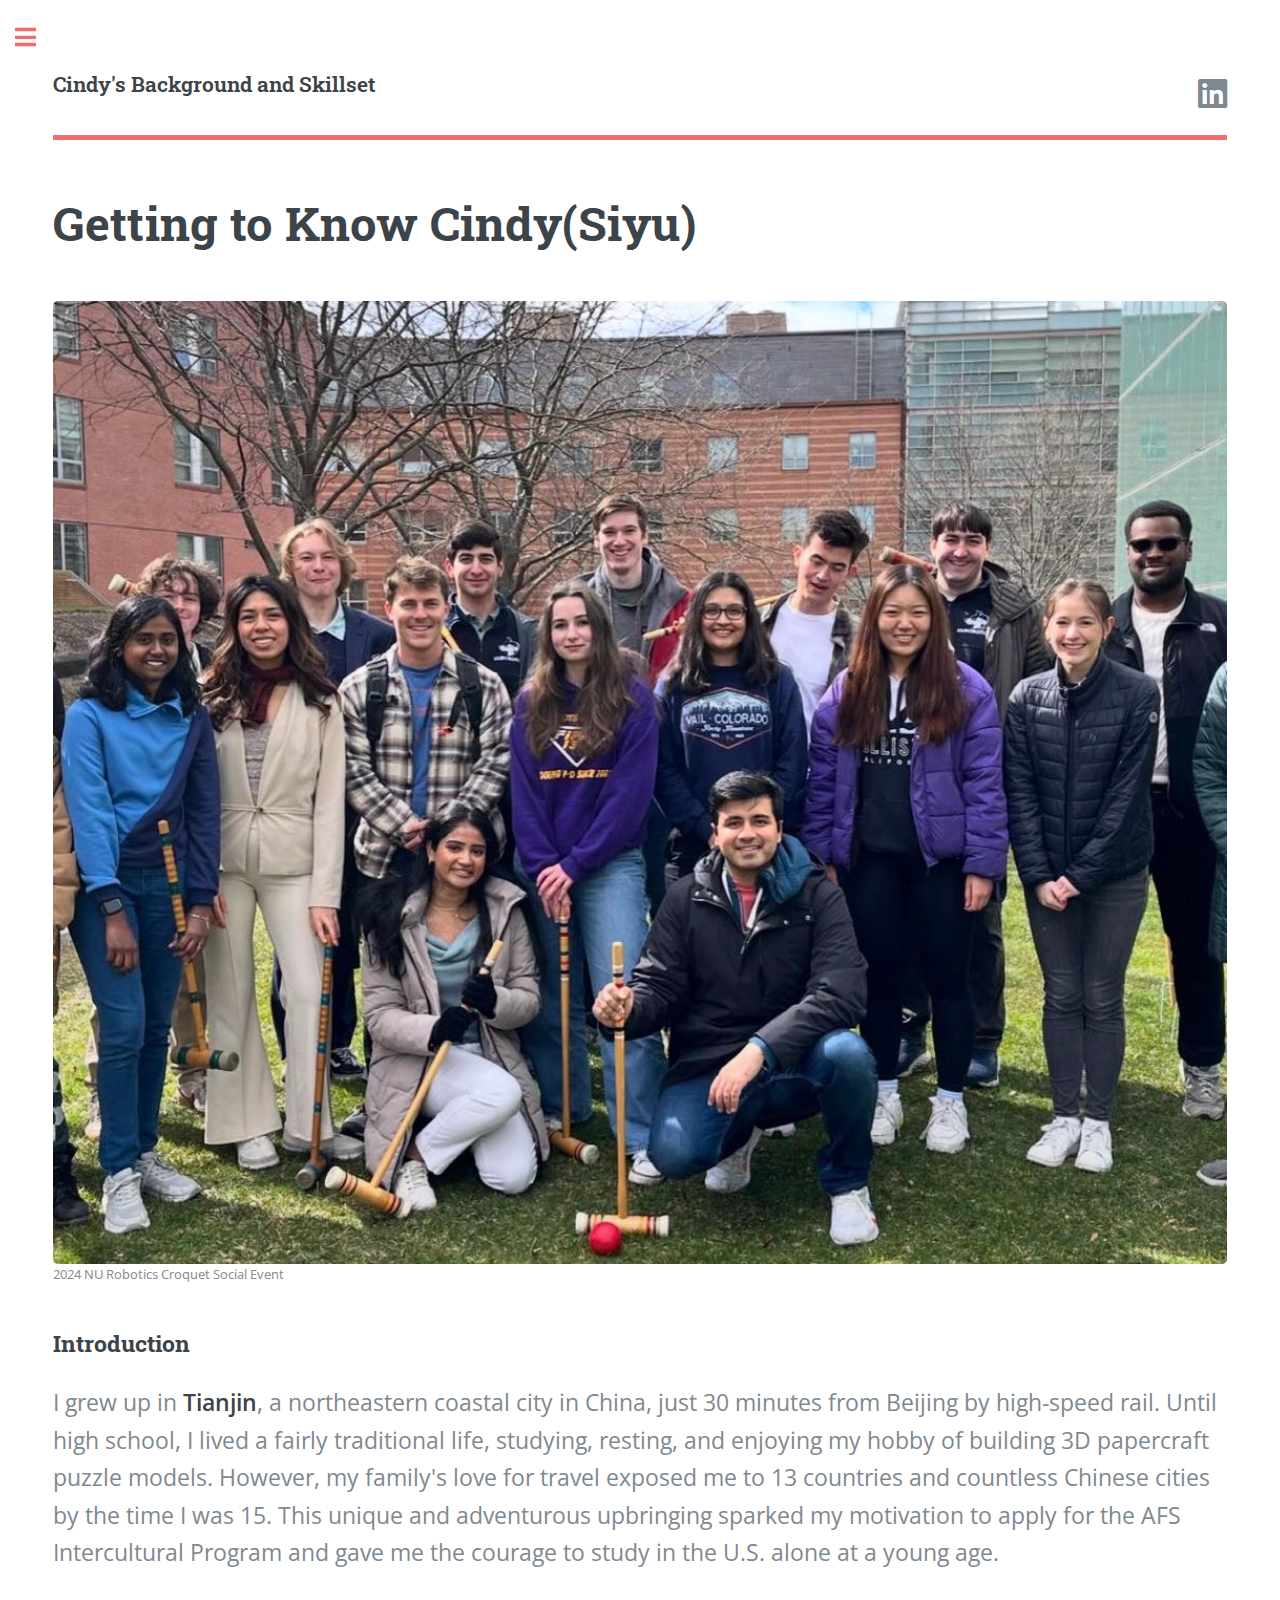
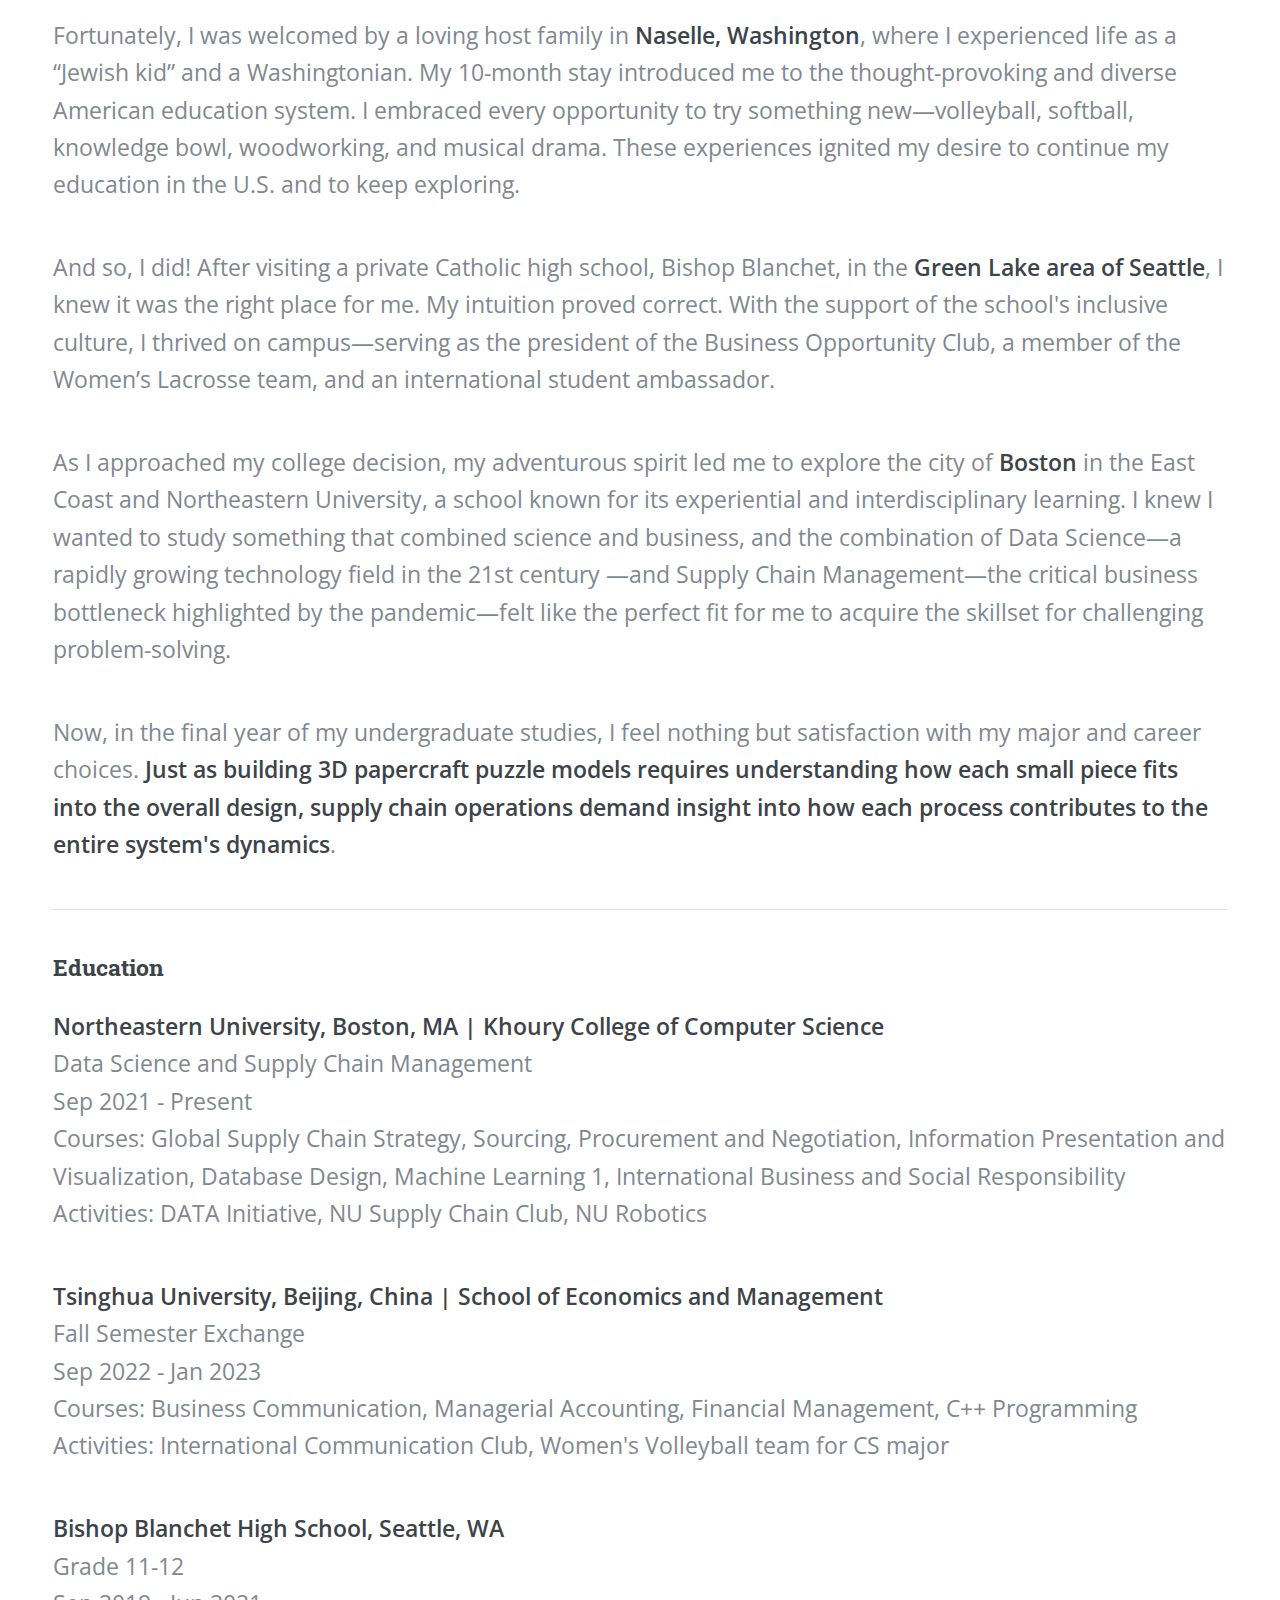
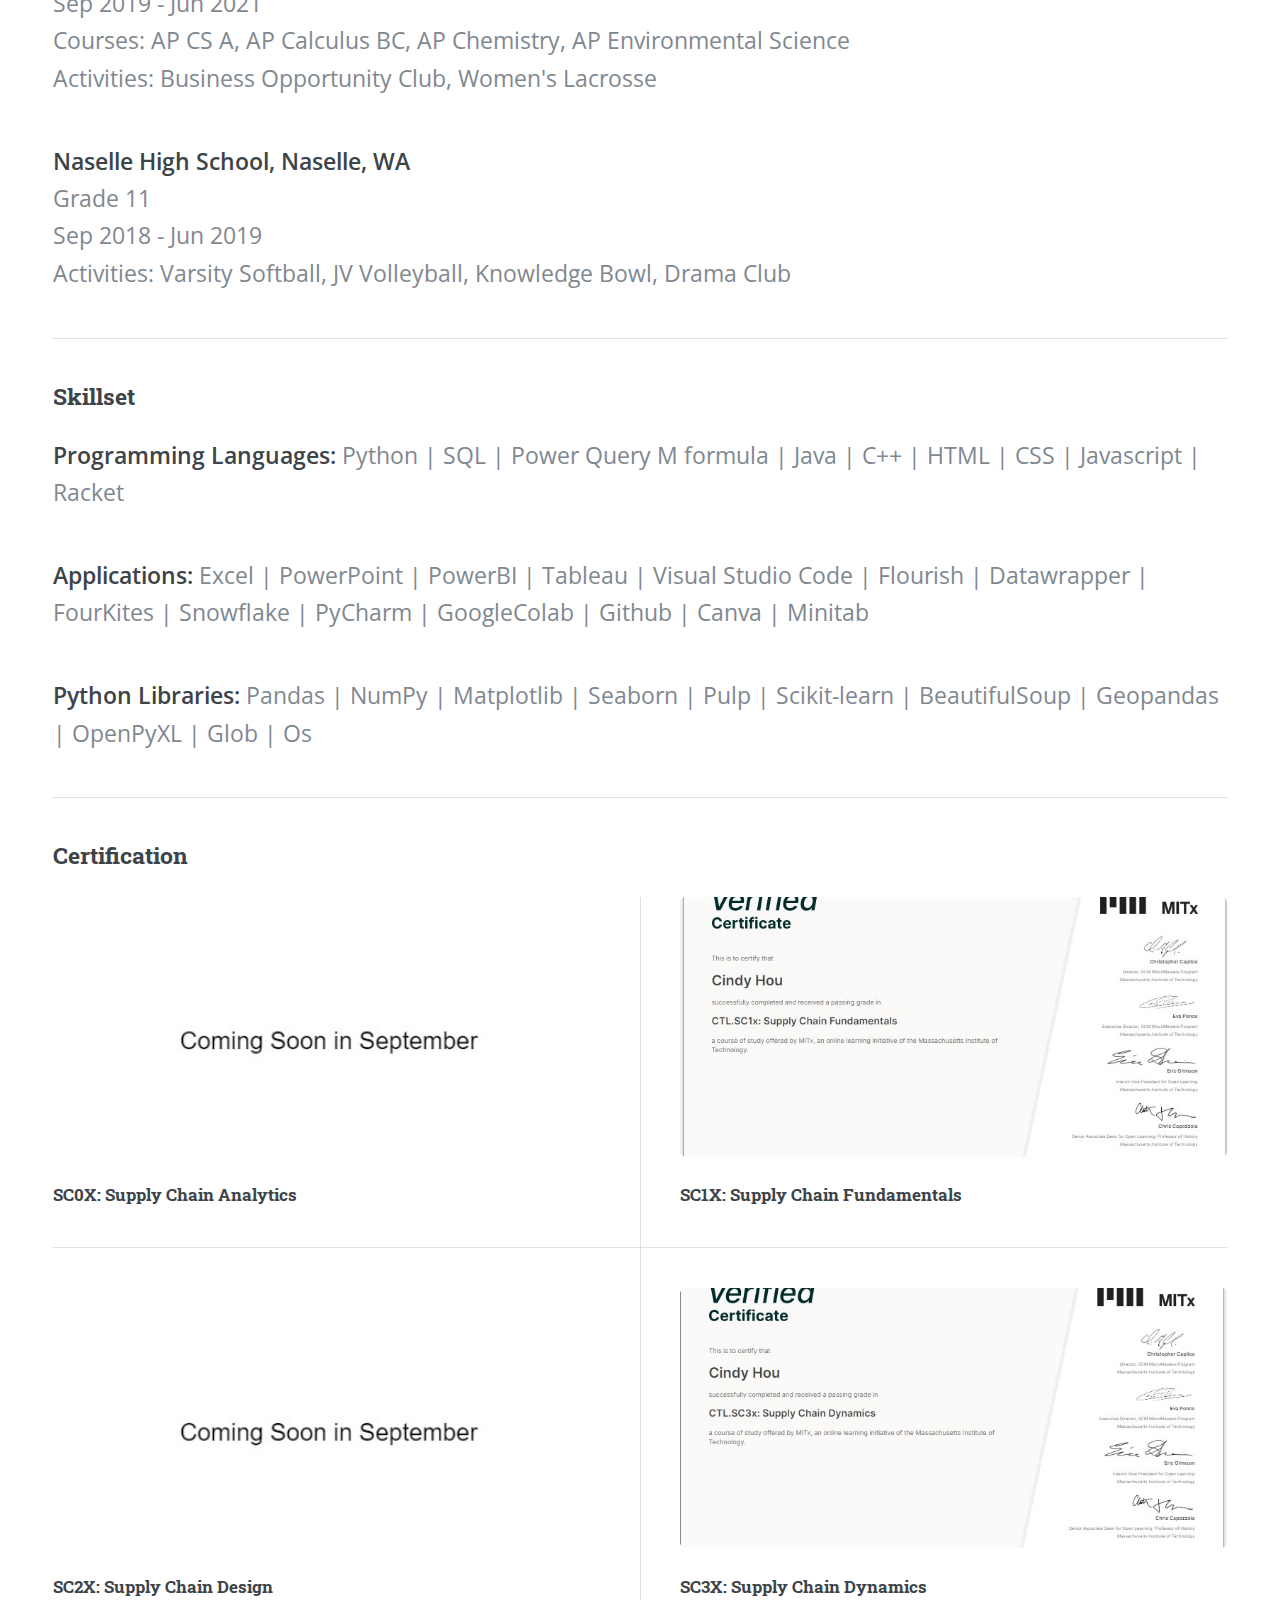
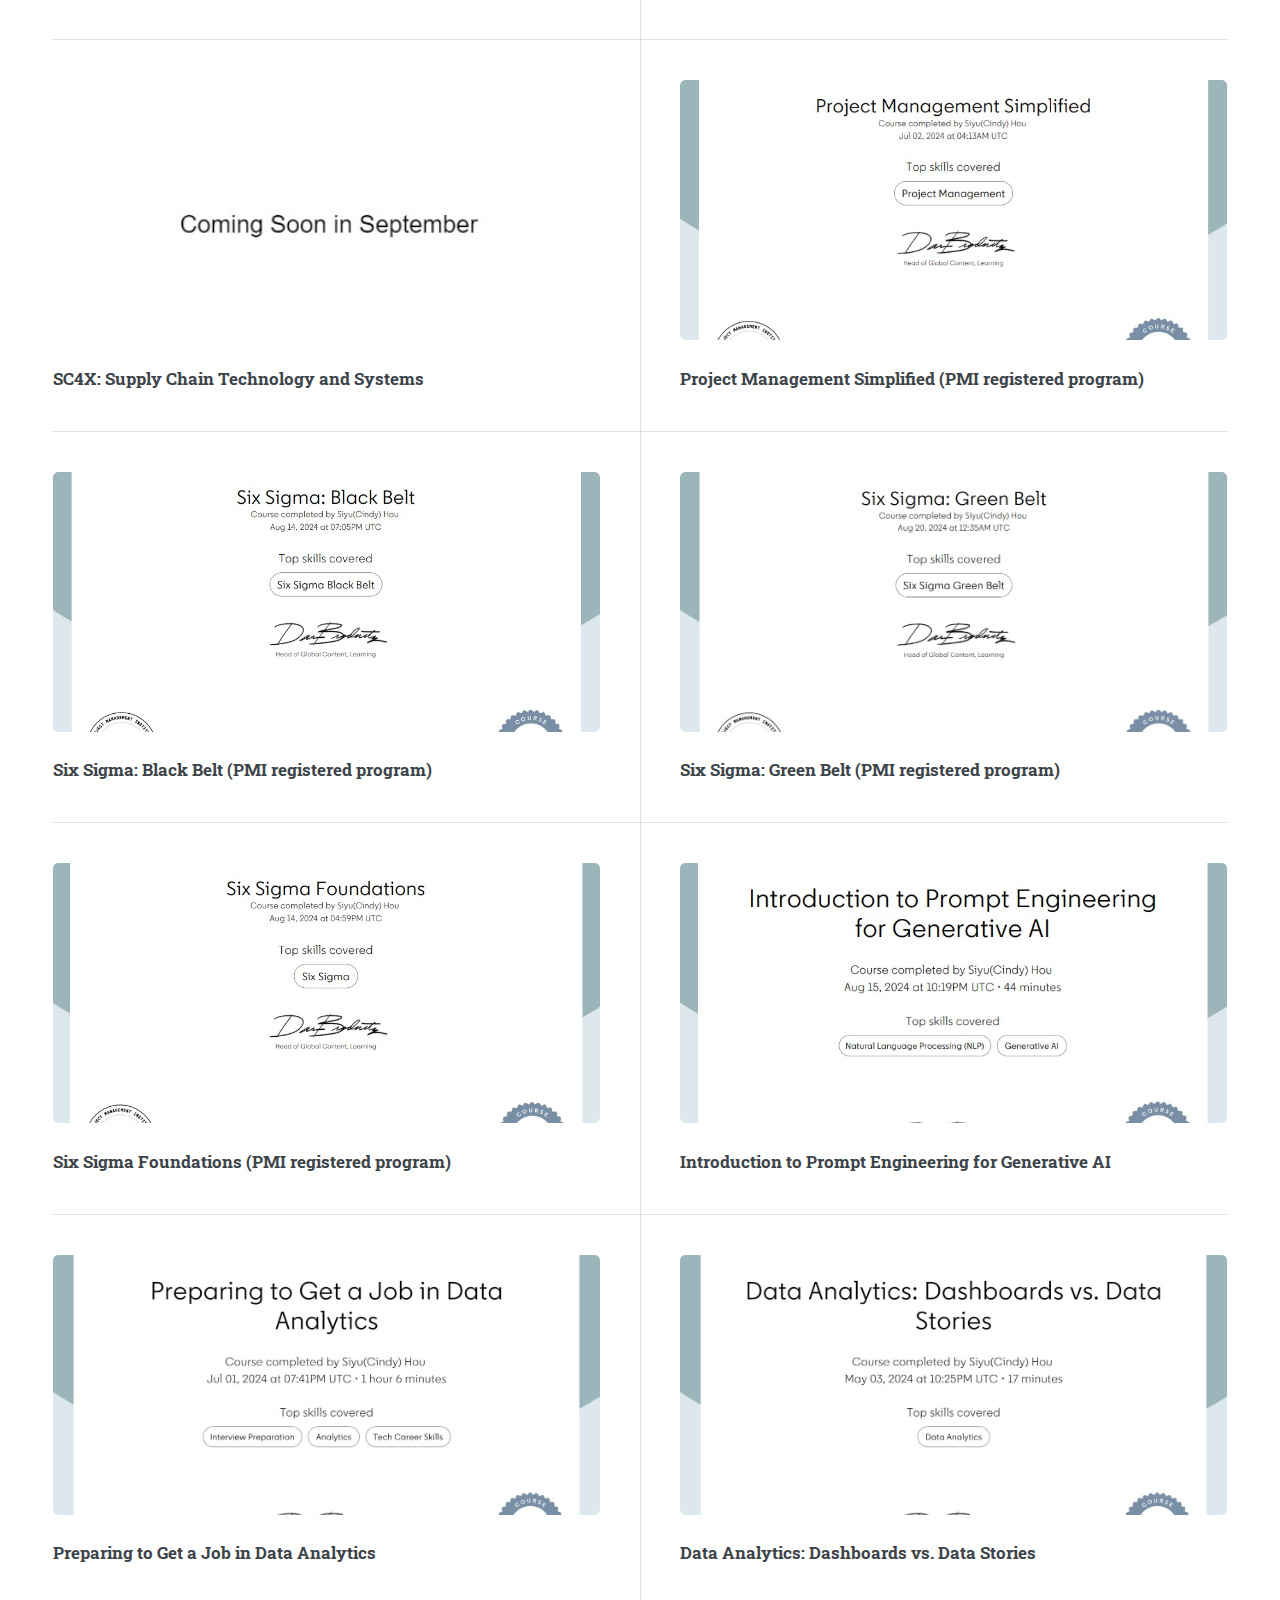
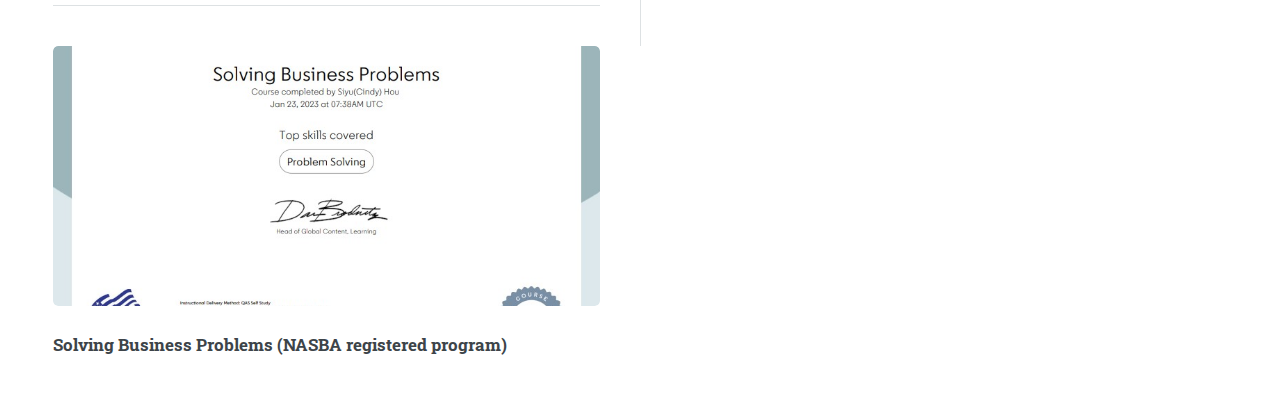
==== commit da8aad5d: "8/19" ====
--- a/background.html
+++ b/background.html
@@ -129,6 +129,10 @@
 										<a href="https://www.linkedin.com/learning/certificates/61e9bd72bdc718993e3d7cfebdafddc01236f990ee344a3ef2fa1e2ed6bc5845?trk=share_certificate" class="image"><img src="images/pic31.jpg" alt="" class="uniform-height" /></a>
 										<h3>Six Sigma: Black Belt (PMI registered program)</h3>
 								</article>
+								<article>
+									<a href="https://www.linkedin.com/learning/certificates/196812d1878a75f0267669137f2e54d764b2711672f92109f622b847457e88a6?trk=share_certificate" class="image"><img src="images/pic61.jpg" alt="" class="uniform-height" /></a>
+									<h3>Six Sigma: Green Belt (PMI registered program)</h3>
+							</article>
 								<article>
 									<a href="https://www.linkedin.com/learning/certificates/068616f7e4bf6c8d6bc3b28a590c7b57eb56a49c0970917cd80fca5feec7d390?trk=share_certificate" class="image"><img src="images/pic30.jpg" alt="" class="uniform-height" /></a>
 									<h3>Six Sigma Foundations (PMI registered program)</h3>
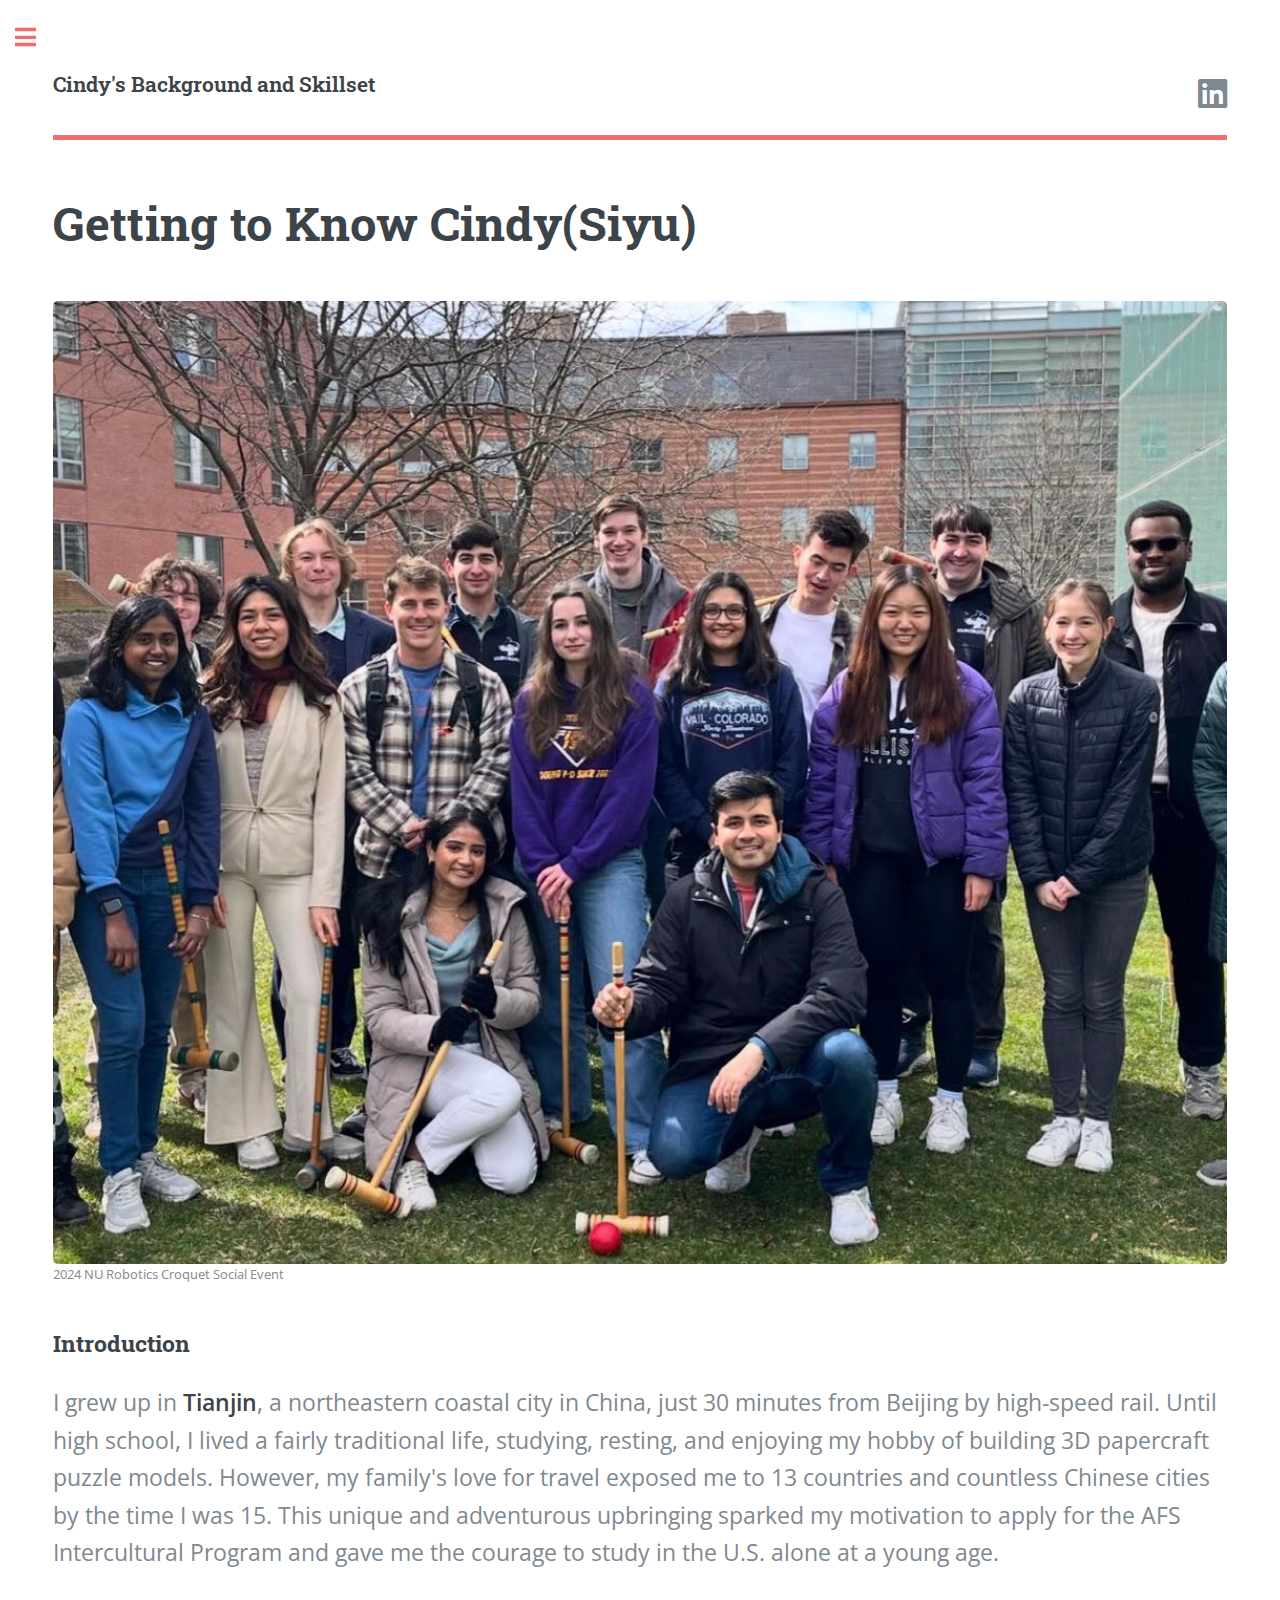
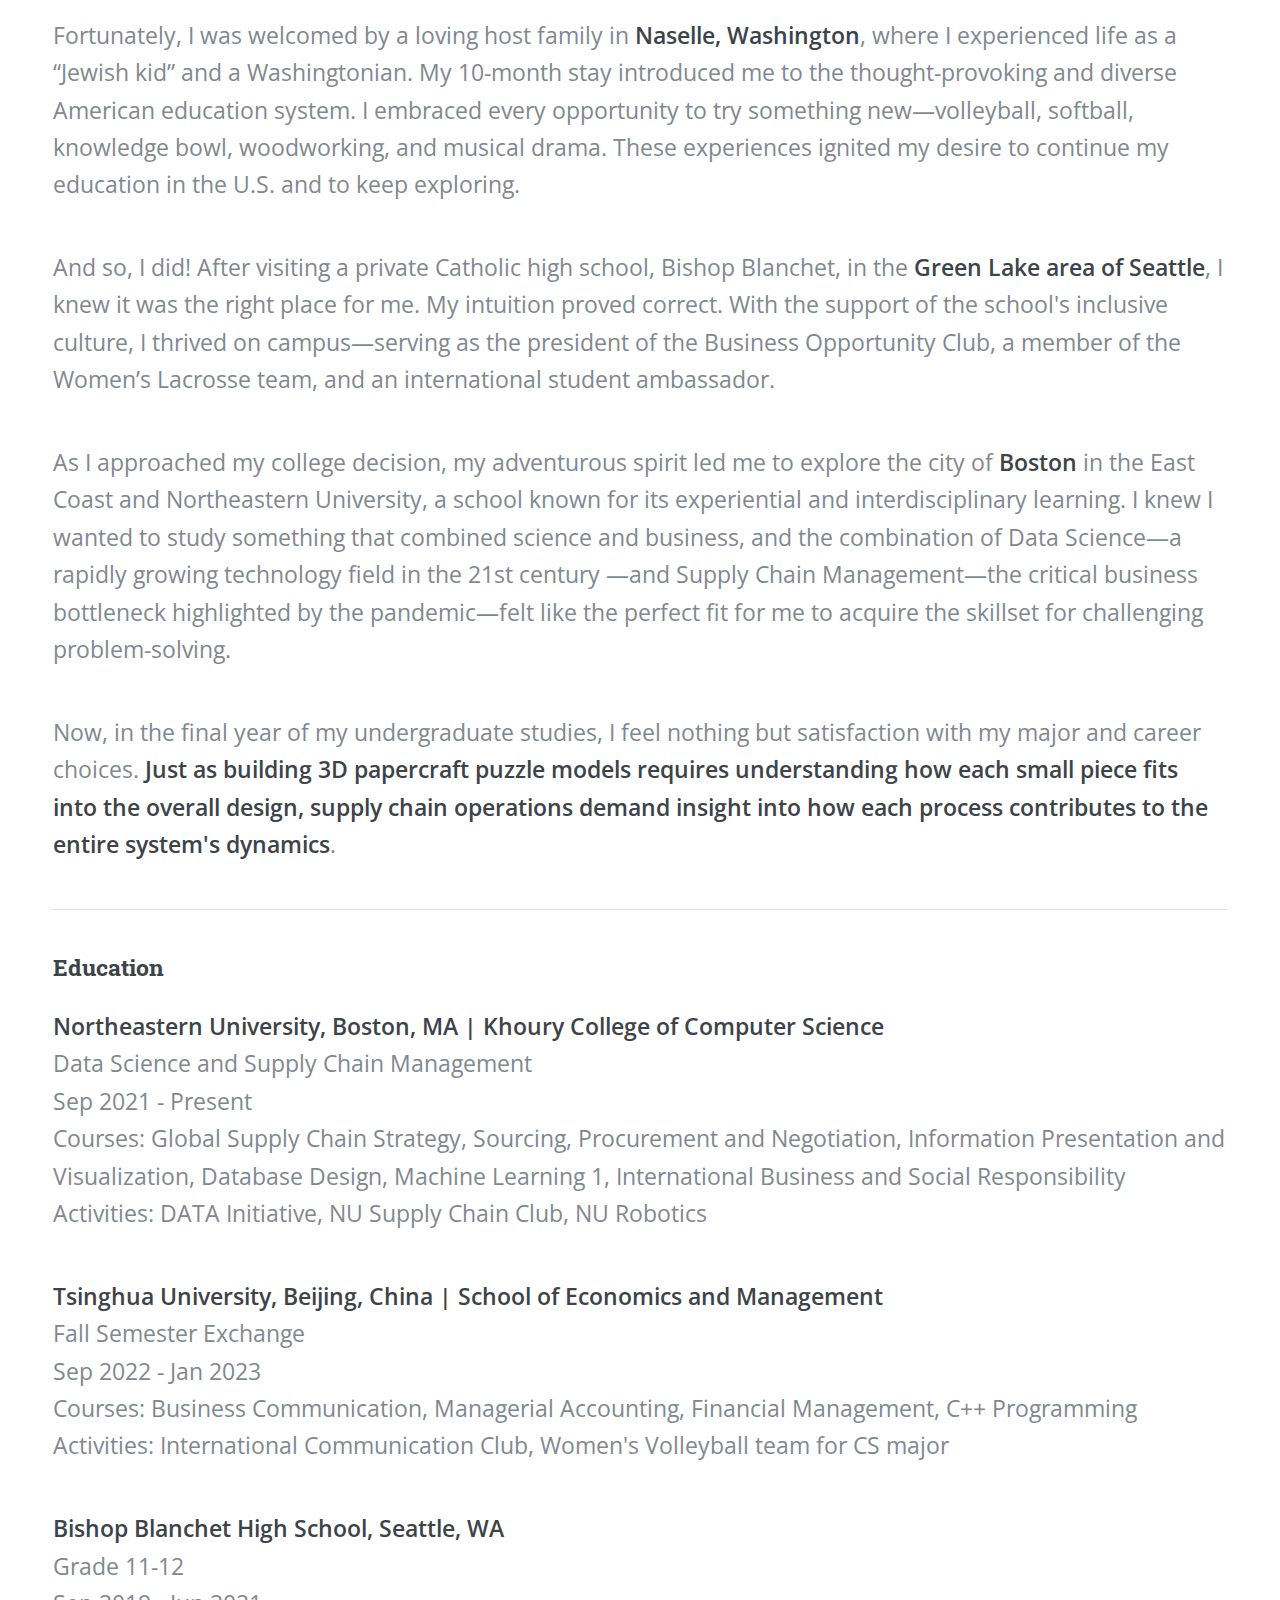
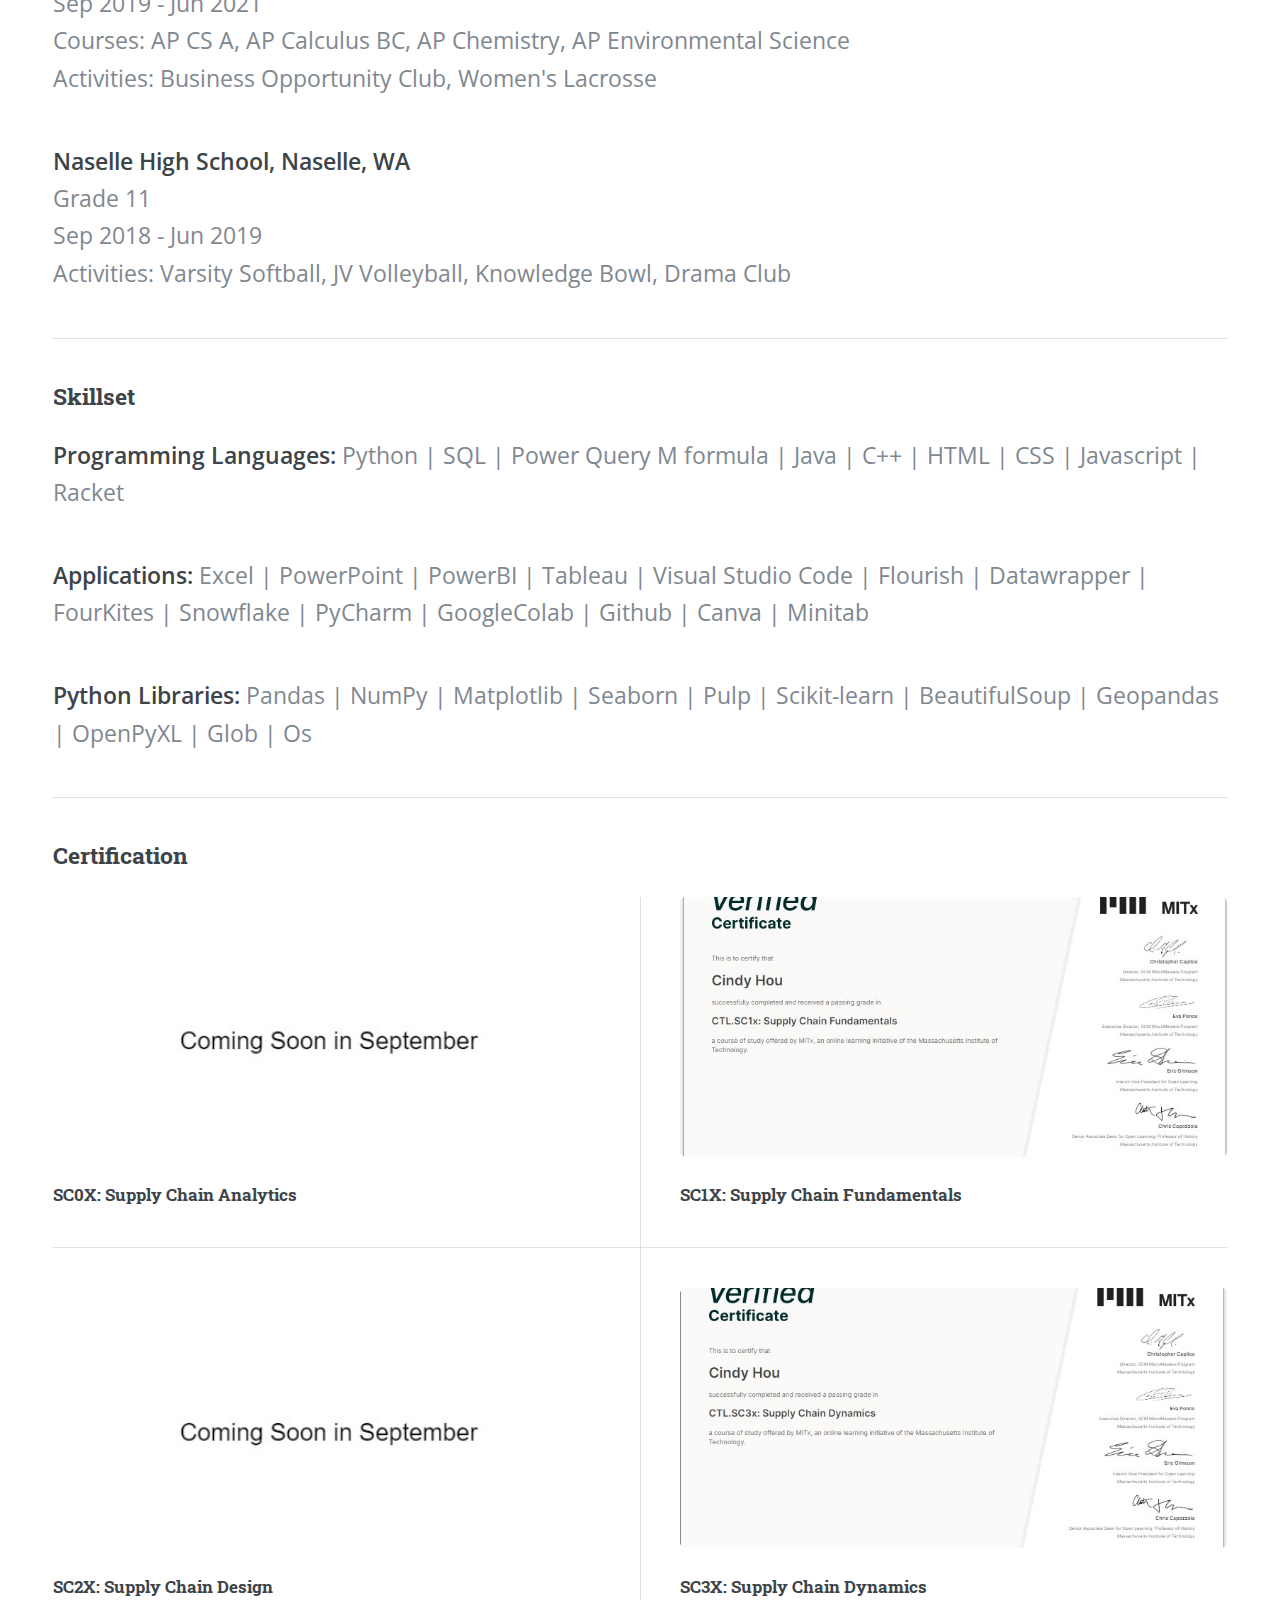
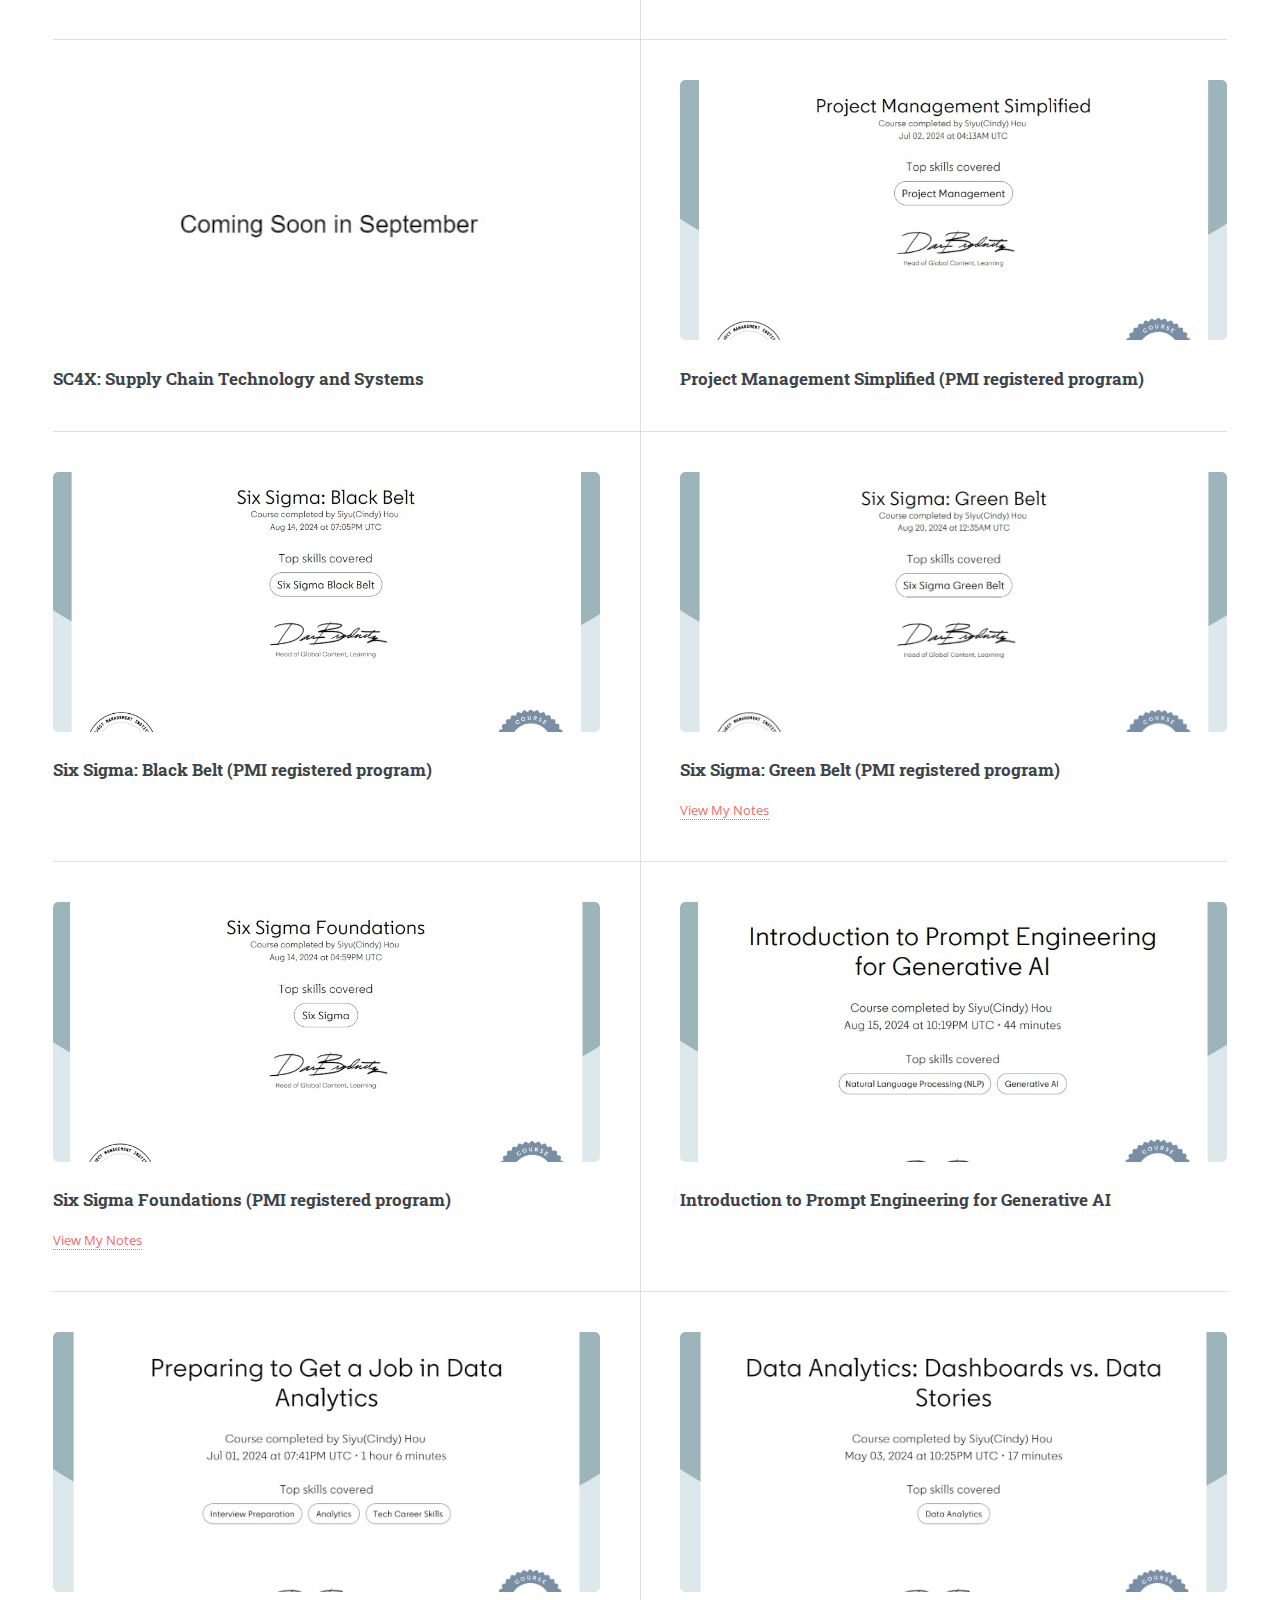
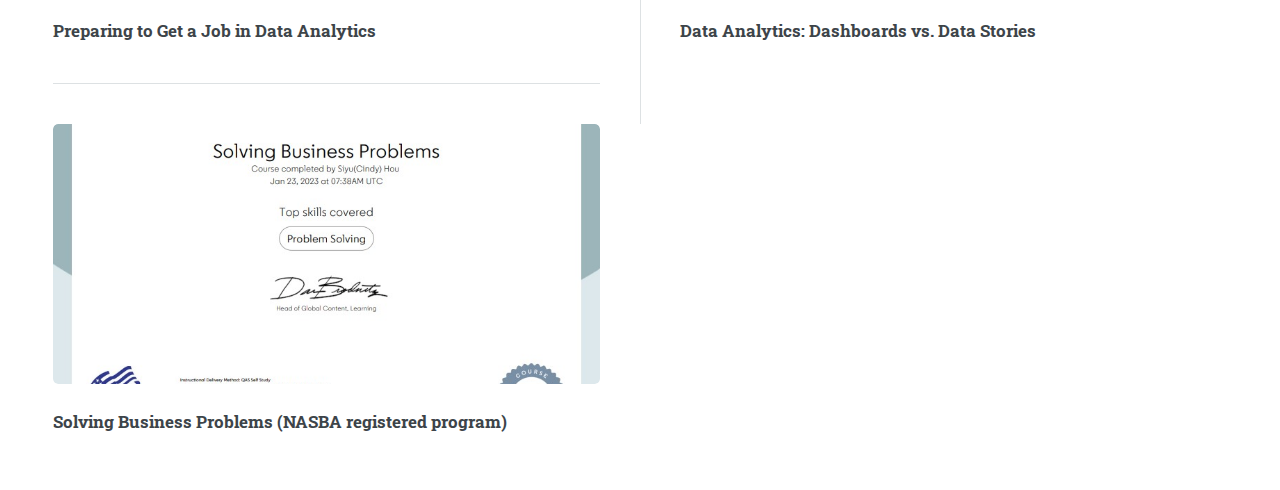
==== commit 3fc9c638: "8/24" ====
--- a/background.html
+++ b/background.html
@@ -132,10 +132,12 @@
 								<article>
 									<a href="https://www.linkedin.com/learning/certificates/196812d1878a75f0267669137f2e54d764b2711672f92109f622b847457e88a6?trk=share_certificate" class="image"><img src="images/pic61.jpg" alt="" class="uniform-height" /></a>
 									<h3>Six Sigma: Green Belt (PMI registered program)</h3>
+									<a href="https://drive.google.com/file/d/12AvwXMJQpwciW19yI7fWIgwbEhfp9QdR/view?usp=sharing" target="_blank">View My Notes</a>
 							</article>
 								<article>
 									<a href="https://www.linkedin.com/learning/certificates/068616f7e4bf6c8d6bc3b28a590c7b57eb56a49c0970917cd80fca5feec7d390?trk=share_certificate" class="image"><img src="images/pic30.jpg" alt="" class="uniform-height" /></a>
 									<h3>Six Sigma Foundations (PMI registered program)</h3>
+									<a href="https://drive.google.com/file/d/1cDfyW0_mfeMQHVBuF7V7EwipnlWnTfdD/view?usp=sharing" target="_blank">View My Notes</a>
 							</article>
 							<article>
 								<a href="https://www.linkedin.com/learning/certificates/23a7985000381ce1ba5c2695346fefc388b34a0baed1d0454580e2fdbe495038?trk=share_certificate" class="image"><img src="images/pic37.jpg" alt="" class="uniform-height" /></a>
